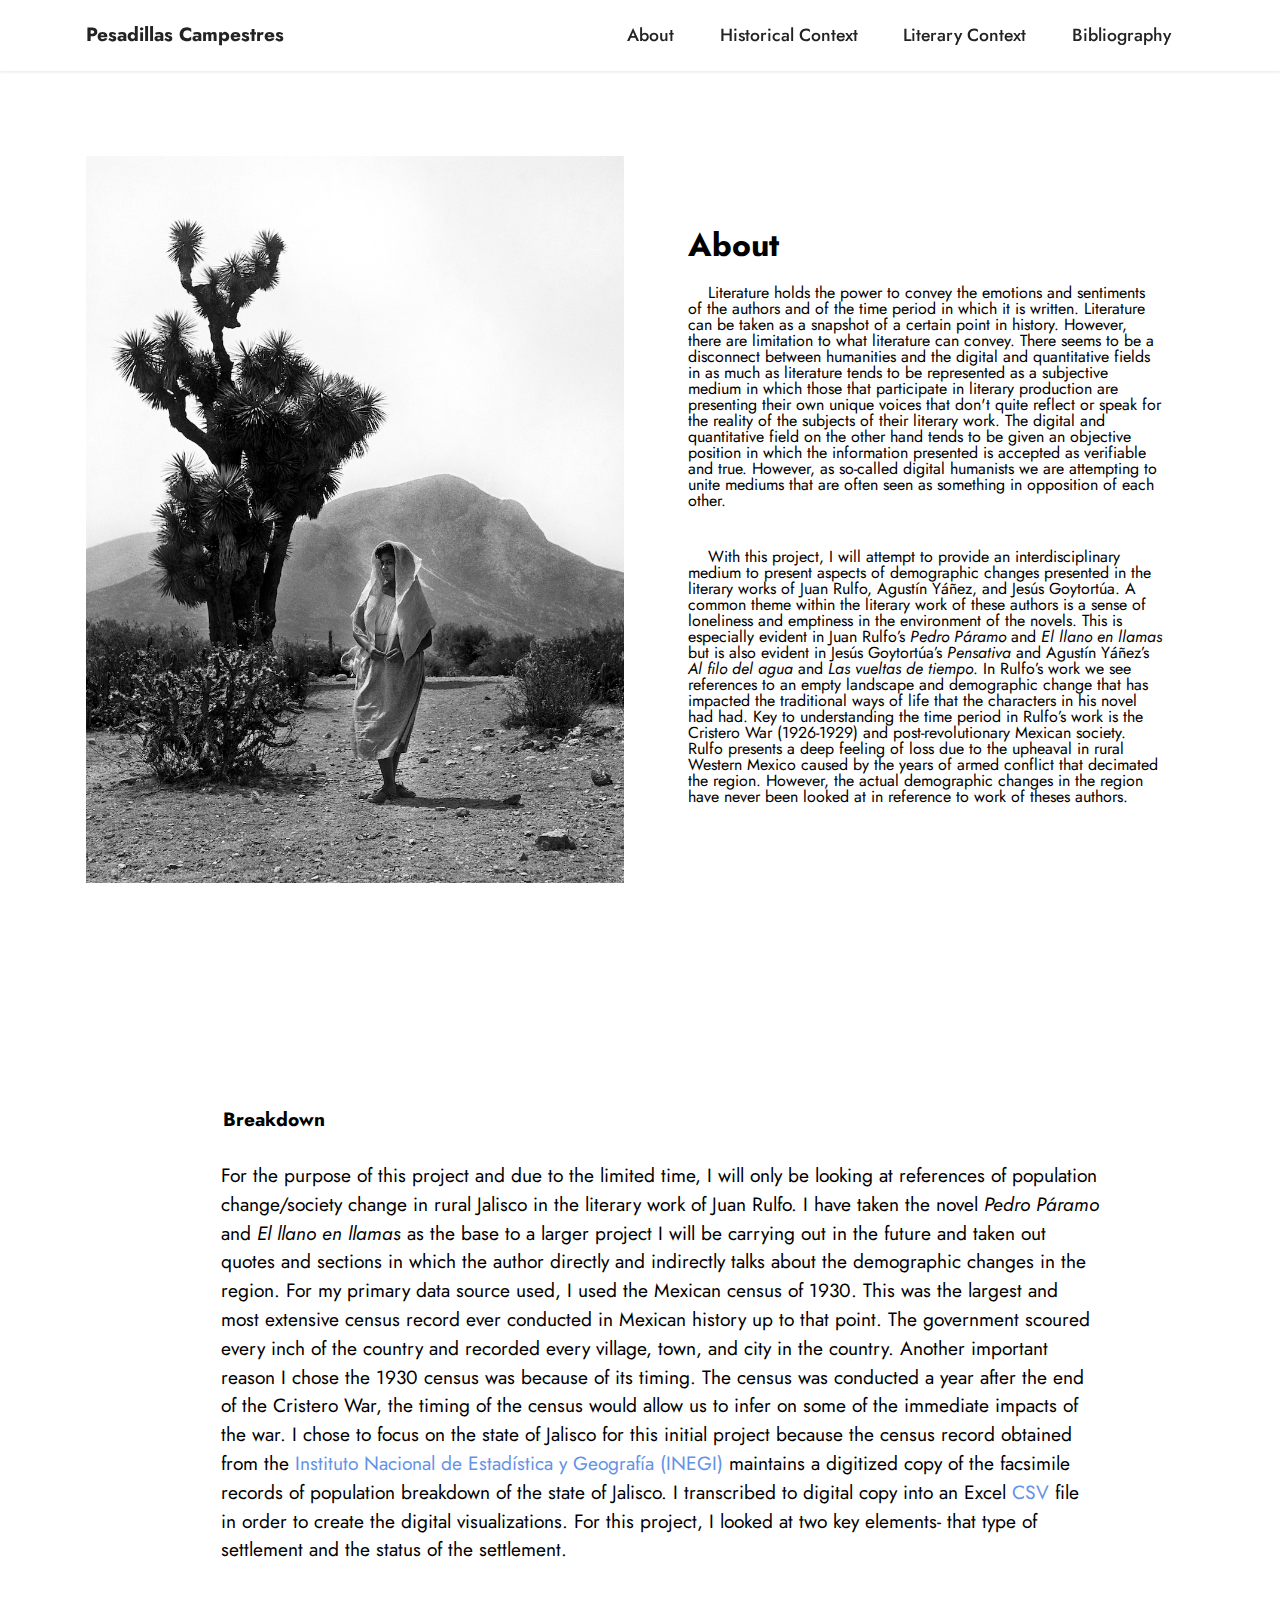
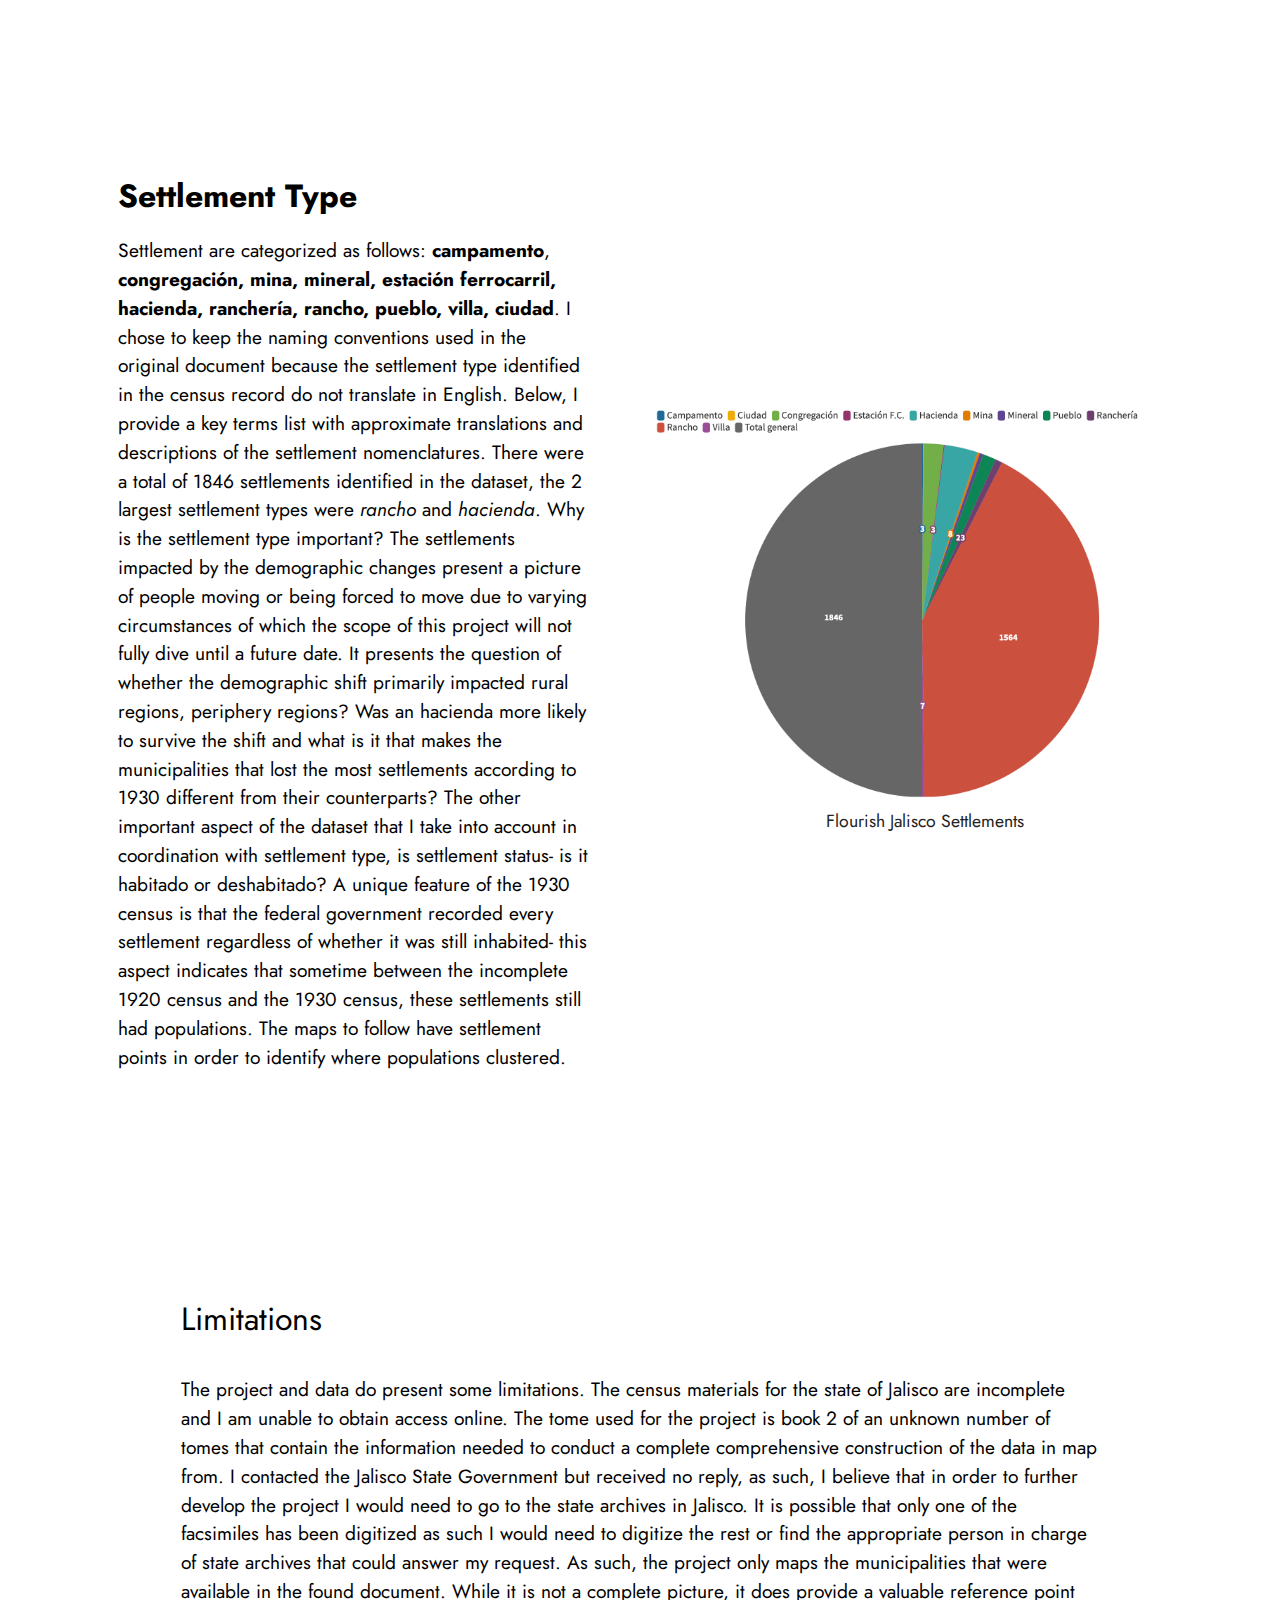
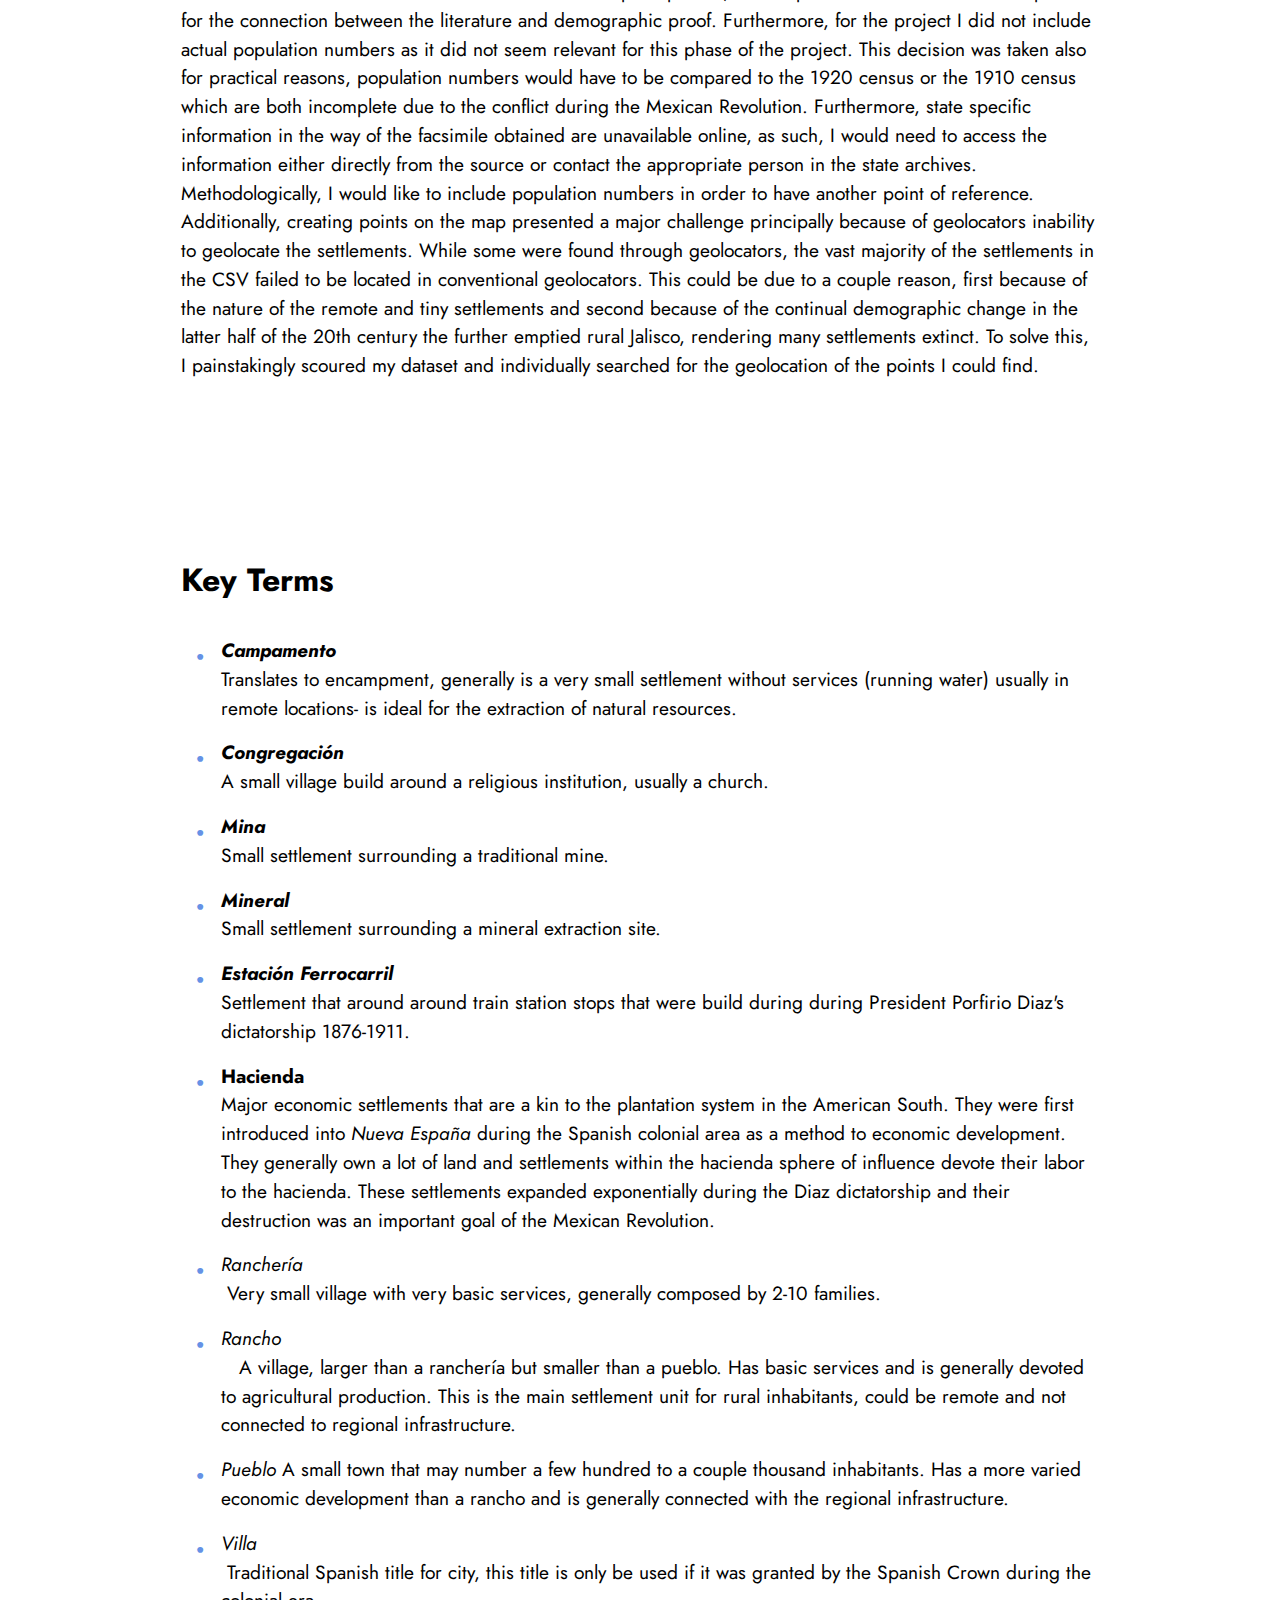
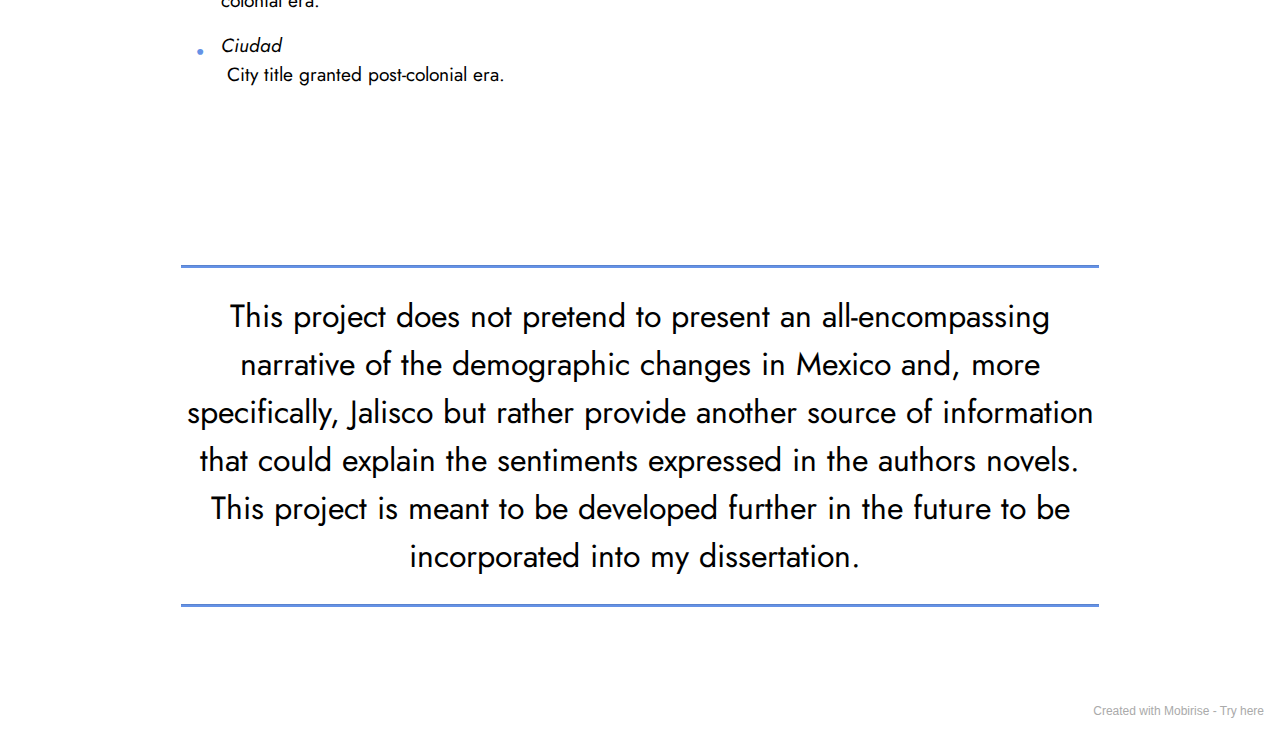
==== page1.html @ a88ec369 "create github pages" ====
<!DOCTYPE html>
<html  >
<head>
  <!-- Site made with Mobirise Website Builder v5.3.0, https://mobirise.com -->
  <meta charset="UTF-8">
  <meta http-equiv="X-UA-Compatible" content="IE=edge">
  <meta name="generator" content="Mobirise v5.3.0, mobirise.com">
  <meta name="viewport" content="width=device-width, initial-scale=1, minimum-scale=1">
  <link rel="shortcut icon" href="assets/images/eecpbb-xyae0jum.jpg" type="image/x-icon">
  <meta name="description" content="">
  
  
  <title>About</title>
  <link rel="stylesheet" href="assets/tether/tether.min.css">
  <link rel="stylesheet" href="assets/bootstrap/css/bootstrap.min.css">
  <link rel="stylesheet" href="assets/bootstrap/css/bootstrap-grid.min.css">
  <link rel="stylesheet" href="assets/bootstrap/css/bootstrap-reboot.min.css">
  <link rel="stylesheet" href="assets/dropdown/css/style.css">
  <link rel="stylesheet" href="assets/socicon/css/styles.css">
  <link rel="stylesheet" href="assets/theme/css/style.css">
  <link rel="preload" as="style" href="assets/mobirise/css/mbr-additional.css"><link rel="stylesheet" href="assets/mobirise/css/mbr-additional.css" type="text/css">
  
  
  
  
</head>
<body>
  
  <section class="menu menu1 cid-srTQe94ipS" once="menu" id="menu1-3">
    

    <nav class="navbar navbar-dropdown navbar-fixed-top navbar-expand-lg">
        <div class="container">
            <div class="navbar-brand">
                
                <span class="navbar-caption-wrap"><a class="navbar-caption text-black text-primary display-7" href="index.html">Pesadillas Campestres</a></span>
            </div>
            <button class="navbar-toggler" type="button" data-toggle="collapse" data-target="#navbarSupportedContent" aria-controls="navbarNavAltMarkup" aria-expanded="false" aria-label="Toggle navigation">
                <div class="hamburger">
                    <span></span>
                    <span></span>
                    <span></span>
                    <span></span>
                </div>
            </button>
            <div class="collapse navbar-collapse" id="navbarSupportedContent">
                <ul class="navbar-nav nav-dropdown nav-right" data-app-modern-menu="true"><li class="nav-item"><a class="nav-link link text-black display-4" href="page1.html">
                            About</a></li>
                    <li class="nav-item"><a class="nav-link link text-black display-4" href="page2.html">Historical Context</a></li>
                    <li class="nav-item"><a class="nav-link link text-black display-4" href="page3.html">Literary Context</a>
                    </li><li class="nav-item"><a class="nav-link link text-black display-4" href="page4.html">Bibliography</a></li></ul>
                
                
            </div>
        </div>
    </nav>
</section>

<section class="image1 cid-ss3Ut6fkdR" id="image1-7">
    

    

    <div class="container">
        <div class="row align-items-center">
            <div class="col-12 col-lg-6">
                <div class="image-wrapper">
                    <img src="assets/images/juan-rulfo-3.png" alt="Mobirise">
                    <p class="mbr-description mbr-fonts-style pt-2 align-center display-4">Actriz Principal de El Despojo, Rulfo, 1959</p>
                </div>
            </div>
            <div class="col-12 col-lg">
                <div class="text-wrapper">
                    <h3 class="mbr-section-title mbr-fonts-style mb-3 display-5"><strong>About</strong></h3>
                    <p class="mbr-text mbr-fonts-style display-7"></p><p>&nbsp;&nbsp;&nbsp;&nbsp;Literature holds the power to convey the emotions and sentiments of the authors and of the time period in which it is written. Literature can be taken as a snapshot of a certain point in history. However, there are limitation to what literature can convey. There seems to be a disconnect between humanities and the digital and quantitative fields in as much as literature tends to be represented as a subjective medium in which those that participate in literary production are presenting their own unique voices that don't quite reflect or speak for the reality of the subjects of their literary work. The digital and quantitative field on the other hand tends to be given an objective position in which the information presented is accepted as verifiable and true. However, as so-called digital humanists we are attempting to unite mediums that are often seen as something in opposition of each other.&nbsp;&nbsp;<br></p><br><p>&nbsp;&nbsp;&nbsp;&nbsp;With this project, I will attempt to provide an interdisciplinary medium to present aspects of demographic changes presented in the literary works of Juan Rulfo, Agustín Yáñez, and Jesús Goytortúa. A common theme within the literary work of these authors is a sense of loneliness and emptiness in the environment of the novels. This is especially evident in Juan Rulfo’s <em>Pedro Páramo</em> and <em>El llano en llamas</em> but is also evident in Jesús Goytortúa’s <em>Pensativa</em> and Agustín Yáñez’s <em>Al filo del agua</em> and <em>Las vueltas de tiempo</em>. In Rulfo’s work we see references to an empty landscape and demographic change that has impacted the traditional ways of life that the characters in his novel had had. Key to understanding the time period in Rulfo’s work is the Cristero War (1926-1929) and post-revolutionary Mexican society. Rulfo presents a deep feeling of loss due to the upheaval in rural Western Mexico caused by the years of armed conflict that decimated the region. However, the actual demographic changes in the region have never been looked at in reference to work of theses authors.&nbsp; &nbsp;</p><p></p><p>&nbsp;&nbsp;<br>&nbsp;</p><p></p>
                </div>
            </div>
        </div>
    </div>
</section>

<section class="content14 cid-ss3WP2ea7P" id="content14-8">
    
    
    
    <div class="container">
        <div class="row justify-content-center">
            <div class="col-md-12 col-lg-10">
                    <h3 class="mbr-section-title mbr-fonts-style mb-4 display-7"><p>&nbsp; &nbsp; &nbsp; &nbsp;<strong>Breakdown</strong><br></p></h3>
                <ul class="list mbr-fonts-style display-7">For the purpose of this project and due to the limited time, I will only be looking at references of population change/society change in rural Jalisco in the literary work of Juan Rulfo. I have taken the novel <em>Pedro Páramo</em> and <em>El llano en llamas</em> as the base to a larger project I will be carrying out in the future and taken out quotes and sections in which the author directly and indirectly talks about the demographic changes in the region. For my primary data source used, I used the Mexican census of 1930. This was the largest and most extensive census record ever conducted in Mexican history up to that point. The government scoured every inch of the country and recorded every village, town, and city in the country. Another important reason I chose the 1930 census was because of its timing. The census was conducted a year after the end of the Cristero War, the timing of the census would allow us to infer on some of the immediate impacts of the war. I chose to focus on the state of Jalisco for this initial project because the census record obtained from the <em><a href="assets/files/QCPEJAL30II.pdf" class="text-primary">Instituto Nacional de Estadística y Geografía (INEGI)</a></em> maintains a digitized copy of the facsimile records of population breakdown of the state of Jalisco. I transcribed to digital copy into an Excel <a href="assets/files/Diaz--CensodePoblacion1930-Jal-Dataset-Updated.xls" class="text-primary">CSV</a> file in order to create the digital visualizations. For this project, I looked at two key elements- that type of settlement and the status of the settlement.<strong>&nbsp;</strong></ul>
            </div>
        </div>
    </div>
</section>

<section class="image2 cid-ss3XR66ey6" id="image2-9">
    

    

    <div class="container">
        <div class="row align-items-center">
            <div class="col-12 col-lg-6">
                <div class="image-wrapper">
                    <img src="assets/images/captura-de-pantalla-2021-03-18-a-las-7.50.52-p.m..png" alt="Mobirise">
                    <p class="mbr-description mbr-fonts-style mt-2 align-center display-4">Flourish Jalisco Settlements</p>
                </div>
            </div>
            <div class="col-12 col-lg">
                <div class="text-wrapper">
                    <h3 class="mbr-section-title mbr-fonts-style mb-3 display-5"><strong>Settlement Type</strong></h3>
                    <p class="mbr-text mbr-fonts-style display-7">Settlement are categorized as follows: <strong>campamento</strong>, <strong>congregación, mina, mineral, estación ferrocarril, hacienda, ranchería, rancho, pueblo, villa, ciudad</strong>. I chose to keep the naming conventions used in the original document because the settlement type identified in the census record do not translate in English. Below, I provide a key terms list with approximate translations and descriptions of the settlement nomenclatures. There were a total of 1846 settlements identified in the dataset, the 2 largest settlement types were <em>rancho</em> and <em>hacienda</em>. Why is the settlement type important? The settlements impacted by the demographic changes present a picture of people moving or being forced to move due to varying circumstances of which the scope of this project will not fully dive until a future date. It presents the question of whether the demographic shift primarily impacted rural regions, periphery regions? Was an hacienda more likely to survive the shift and what is it that makes the municipalities that lost the most settlements according to 1930 different from their counterparts? The other important aspect of the dataset that I take into account in coordination with settlement type, is settlement status- is it habitado or deshabitado? A unique feature of the 1930 census is that the federal government recorded every settlement regardless of whether it was still inhabited- this aspect indicates that sometime between the incomplete 1920 census and the 1930 census, these settlements still had populations. The maps to follow have settlement points in order to identify where populations clustered.&nbsp;</p>
                </div>
            </div>
        </div>
    </div>
</section>

<section class="content5 cid-ss41r25uuj" id="content5-a">
    
    <div class="container">
        <div class="row justify-content-center">
            <div class="col-md-12 col-lg-10">
                
                <h4 class="mbr-section-subtitle mbr-fonts-style mb-4 display-5">Limitations</h4>
                <p class="mbr-text mbr-fonts-style display-7">The project and data do present some limitations. The census materials for the state of Jalisco are incomplete and I am unable to obtain access online. The tome used for the project is book 2 of an unknown number of tomes that contain the information needed to conduct a complete comprehensive construction of the data in map from. I contacted the Jalisco State Government but received no reply, as such, I believe that in order to further develop the project I would need to go to the state archives in Jalisco. It is possible that only one of the facsimiles has been digitized as such I would need to digitize the rest or find the appropriate person in charge of state archives that could answer my request. As such, the project only maps the municipalities that were available in the found document. While it is not a complete picture, it does provide a valuable reference point for the connection between the literature and demographic proof. Furthermore, for the project I did not include actual population numbers as it did not seem relevant for this phase of the project. This decision was taken also for practical reasons, population numbers would have to be compared to the 1920 census or the 1910 census which are both incomplete due to the conflict during the Mexican Revolution. Furthermore, state specific information in the way of the facsimile obtained are unavailable online, as such, I would need to access the information either directly from the source or contact the appropriate person in the state archives. Methodologically, I would like to include population numbers in order to have another point of reference. Additionally, creating points on the map presented a major challenge principally because of geolocators inability to geolocate the settlements. While some were found through geolocators, the vast majority of the settlements in the CSV failed to be located in conventional geolocators. This could be due to a couple reason, first because of the nature of the remote and tiny settlements and second because of the continual demographic change in the latter half of the 20th century the further emptied rural Jalisco, rendering many settlements extinct. To solve this, I painstakingly scoured my dataset and individually searched for the geolocation of the points I could find.</p>
            </div>
        </div>
    </div>
</section>

<section class="content14 cid-ss47DtKlG8" id="content14-c">
    
    
    
    <div class="container">
        <div class="row justify-content-center">
            <div class="col-md-12 col-lg-10">
                    <h3 class="mbr-section-title mbr-fonts-style mb-4 display-5"><strong>Key Terms</strong></h3>
                <ul class="list mbr-fonts-style display-7">
                    <li><strong><em>Campamento</em></strong><br>Translates to encampment, generally is a very small settlement without services (running water) usually in remote locations- is ideal for the extraction of natural resources.</li>
                    <li><strong><em>Congregación</em></strong><br>A small village build around a religious institution, usually a church.&nbsp;</li>
                    <li><strong><em>Mina</em></strong><br>Small settlement surrounding a traditional mine.</li>
                    <li><strong><em>Mineral</em>&nbsp;</strong><br>Small settlement surrounding a mineral extraction site.</li>
                    <li><strong><em>Estación Ferrocarril&nbsp;</em><br></strong>Settlement that around around train station stops that were build during during President Porfirio Diaz's dictatorship 1876-1911.</li><li><strong>Hacienda&nbsp; &nbsp; &nbsp; &nbsp; &nbsp; &nbsp; &nbsp; &nbsp; &nbsp; &nbsp; &nbsp; &nbsp; &nbsp; &nbsp; &nbsp; &nbsp; &nbsp; &nbsp; &nbsp; &nbsp; &nbsp; &nbsp; &nbsp; &nbsp; &nbsp; &nbsp; &nbsp; &nbsp; &nbsp; &nbsp; &nbsp; &nbsp; &nbsp; &nbsp; &nbsp; &nbsp; &nbsp; &nbsp; &nbsp; &nbsp; &nbsp; &nbsp; &nbsp; &nbsp; &nbsp; &nbsp; &nbsp; &nbsp; &nbsp; &nbsp; &nbsp; &nbsp; &nbsp; &nbsp; &nbsp; &nbsp; &nbsp; &nbsp; &nbsp; &nbsp; &nbsp; &nbsp; &nbsp; &nbsp; &nbsp; </strong>Major economic settlements that are a kin to the plantation system in the American South. They were first introduced into <em>Nueva España </em>during the Spanish colonial area as a method to economic development. They generally own a lot of land and settlements within the hacienda sphere of influence devote their labor to the hacienda. These settlements expanded exponentially during the Diaz dictatorship and their destruction was an important goal of the Mexican Revolution.&nbsp;</li><li><em>Ranchería&nbsp; &nbsp; &nbsp; &nbsp; &nbsp; &nbsp; &nbsp; &nbsp; &nbsp; &nbsp; &nbsp; &nbsp; &nbsp; &nbsp; &nbsp; &nbsp; &nbsp; &nbsp; &nbsp; &nbsp; &nbsp; &nbsp; &nbsp; &nbsp; &nbsp; &nbsp; &nbsp; &nbsp; &nbsp; &nbsp; &nbsp; &nbsp; &nbsp; &nbsp; &nbsp; &nbsp; &nbsp; &nbsp; &nbsp; &nbsp; &nbsp; &nbsp; &nbsp; &nbsp; &nbsp; &nbsp; &nbsp; &nbsp; &nbsp; &nbsp; &nbsp; &nbsp; &nbsp; &nbsp; &nbsp; &nbsp; &nbsp; &nbsp; &nbsp; &nbsp; &nbsp; &nbsp; &nbsp; &nbsp; &nbsp; &nbsp;</em>Very small village with very basic services, generally composed by 2-10 families.</li><li><em>Rancho&nbsp; &nbsp; &nbsp; &nbsp; &nbsp; &nbsp; &nbsp; &nbsp; &nbsp; &nbsp; &nbsp; &nbsp; &nbsp; &nbsp; &nbsp; &nbsp; &nbsp; &nbsp; &nbsp; &nbsp; &nbsp; &nbsp; &nbsp; &nbsp; &nbsp; &nbsp; &nbsp; &nbsp; &nbsp; &nbsp; &nbsp; &nbsp; &nbsp; &nbsp; &nbsp; &nbsp; &nbsp; &nbsp; &nbsp; &nbsp; &nbsp; &nbsp; &nbsp; &nbsp; &nbsp; &nbsp; &nbsp; &nbsp; &nbsp; &nbsp; &nbsp; &nbsp; &nbsp; &nbsp; &nbsp; &nbsp; &nbsp; &nbsp; &nbsp; &nbsp; &nbsp; &nbsp; &nbsp; &nbsp; &nbsp; &nbsp; &nbsp; &nbsp; &nbsp; &nbsp;</em>A village, larger than a ranchería but smaller than a pueblo. Has basic services and is generally devoted to agricultural production. This is the main settlement unit for rural inhabitants, could be remote and not connected to regional infrastructure.</li><li><em>Pueblo </em>A small town that may number a few hundred to a couple thousand inhabitants. Has a more varied economic development than a rancho and is generally connected with the regional infrastructure.&nbsp;</li><li><em>Villa&nbsp; &nbsp; &nbsp; &nbsp; &nbsp; &nbsp; &nbsp; &nbsp; &nbsp; &nbsp; &nbsp; &nbsp; &nbsp; &nbsp; &nbsp; &nbsp; &nbsp; &nbsp; &nbsp; &nbsp; &nbsp; &nbsp; &nbsp; &nbsp; &nbsp; &nbsp; &nbsp; &nbsp; &nbsp; &nbsp; &nbsp; &nbsp; &nbsp; &nbsp; &nbsp; &nbsp; &nbsp; &nbsp; &nbsp; &nbsp; &nbsp; &nbsp; &nbsp; &nbsp; &nbsp; &nbsp; &nbsp; &nbsp; &nbsp; &nbsp; &nbsp; &nbsp; &nbsp; &nbsp; &nbsp; &nbsp; &nbsp; &nbsp; &nbsp; &nbsp; &nbsp; &nbsp; &nbsp; &nbsp; &nbsp; &nbsp; &nbsp; &nbsp;</em>Traditional Spanish title for city, this title is only be used if it was granted by the Spanish Crown during the colonial era.&nbsp;</li><li><em>Ciudad&nbsp; &nbsp; &nbsp; &nbsp; &nbsp; &nbsp; &nbsp; &nbsp; &nbsp; &nbsp; &nbsp; &nbsp; &nbsp; &nbsp; &nbsp; &nbsp; &nbsp; &nbsp; &nbsp; &nbsp; &nbsp; &nbsp; &nbsp; &nbsp; &nbsp; &nbsp; &nbsp; &nbsp; &nbsp; &nbsp; &nbsp; &nbsp; &nbsp; &nbsp; &nbsp; &nbsp; &nbsp; &nbsp; &nbsp; &nbsp; &nbsp; &nbsp; &nbsp; &nbsp; &nbsp; &nbsp; &nbsp; &nbsp; &nbsp; &nbsp; &nbsp; &nbsp; &nbsp; &nbsp; &nbsp; &nbsp; &nbsp; &nbsp; &nbsp; &nbsp; &nbsp; &nbsp; &nbsp; &nbsp; &nbsp; &nbsp; &nbsp; &nbsp; &nbsp;</em>City title granted post-colonial era.&nbsp;</li>
                </ul>
            </div>
        </div>
    </div>
</section>

<section class="content6 cid-ss47POtqCQ" id="content6-d">
    
    <div class="container">
        <div class="row justify-content-center">
            <div class="col-md-12 col-lg-10">
                <hr class="line">
                <p class="mbr-text align-center mbr-fonts-style my-4 display-5">This project does not pretend to present an all-encompassing narrative of the demographic changes in Mexico and, more specifically, Jalisco but rather provide another source of information that could explain the sentiments expressed in the authors novels. This project is meant to be developed further in the future to be incorporated into my dissertation.&nbsp;</p>
                <hr class="line">
            </div>
        </div>
    </div>
</section><section style="background-color: #fff; font-family: -apple-system, BlinkMacSystemFont, 'Segoe UI', 'Roboto', 'Helvetica Neue', Arial, sans-serif; color:#aaa; font-size:12px; padding: 0; align-items: center; display: flex;"><a href="https://mobirise.site/v" style="flex: 1 1; height: 3rem; padding-left: 1rem;"></a><p style="flex: 0 0 auto; margin:0; padding-right:1rem;">Created with Mobirise - <a href="https://mobirise.site/l" style="color:#aaa;">Try here</a></p></section><script src="assets/web/assets/jquery/jquery.min.js"></script>  <script src="assets/popper/popper.min.js"></script>  <script src="assets/tether/tether.min.js"></script>  <script src="assets/bootstrap/js/bootstrap.min.js"></script>  <script src="assets/smoothscroll/smooth-scroll.js"></script>  <script src="assets/dropdown/js/nav-dropdown.js"></script>  <script src="assets/dropdown/js/navbar-dropdown.js"></script>  <script src="assets/touchswipe/jquery.touch-swipe.min.js"></script>  <script src="assets/theme/js/script.js"></script>  
  
  
</body>
</html>
---- assets/dropdown/css/style.css ----
.navbar-dropdown {
  left: 0;
  padding: 0;
  position: absolute;
  right: 0;
  top: 0;
  transition: all 0.45s ease;
  z-index: 1030;
  background: #282828; }
  .navbar-dropdown .navbar-logo {
    margin-right: 0.8rem;
    transition: margin 0.3s ease-in-out;
    vertical-align: middle; }
    .navbar-dropdown .navbar-logo img {
      height: 3.125rem;
      transition: all 0.3s ease-in-out; }
    .navbar-dropdown .navbar-logo.mbr-iconfont {
      font-size: 3.125rem;
      line-height: 3.125rem; }
  .navbar-dropdown .navbar-caption {
    font-weight: 700;
    white-space: normal;
    vertical-align: -4px;
    line-height: 3.125rem !important; }
    .navbar-dropdown .navbar-caption, .navbar-dropdown .navbar-caption:hover {
      color: inherit;
      text-decoration: none; }
  .navbar-dropdown .mbr-iconfont + .navbar-caption {
    vertical-align: -1px; }
  .navbar-dropdown.navbar-fixed-top {
    position: fixed; }
  .navbar-dropdown .navbar-brand span {
    vertical-align: -4px; }
  .navbar-dropdown.bg-color.transparent {
    background: none; }
  .navbar-dropdown.navbar-short .navbar-brand {
    padding: 0.625rem 0; }
    .navbar-dropdown.navbar-short .navbar-brand span {
      vertical-align: -1px; }
  .navbar-dropdown.navbar-short .navbar-caption {
    line-height: 2.375rem !important;
    vertical-align: -2px; }
  .navbar-dropdown.navbar-short .navbar-logo {
    margin-right: 0.5rem; }
    .navbar-dropdown.navbar-short .navbar-logo img {
      height: 2.375rem; }
    .navbar-dropdown.navbar-short .navbar-logo.mbr-iconfont {
      font-size: 2.375rem;
      line-height: 2.375rem; }
  .navbar-dropdown.navbar-short .mbr-table-cell {
    height: 3.625rem; }
  .navbar-dropdown .navbar-close {
    left: 0.6875rem;
    position: fixed;
    top: 0.75rem;
    z-index: 1000; }
  .navbar-dropdown .hamburger-icon {
    content: "";
    display: inline-block;
    vertical-align: middle;
    width: 16px;
    -webkit-box-shadow: 0 -6px 0 1px #282828,0 0 0 1px #282828,0 6px 0 1px #282828;
    -moz-box-shadow: 0 -6px 0 1px #282828,0 0 0 1px #282828,0 6px 0 1px #282828;
    box-shadow: 0 -6px 0 1px #282828,0 0 0 1px #282828,0 6px 0 1px #282828; }

.dropdown-menu .dropdown-toggle[data-toggle="dropdown-submenu"]::after {
  border-bottom: 0.35em solid transparent;
  border-left: 0.35em solid;
  border-right: 0;
  border-top: 0.35em solid transparent;
  margin-left: 0.3rem; }

.dropdown-menu .dropdown-item:focus {
  outline: 0; }

.nav-dropdown {
  font-size: 0.75rem;
  font-weight: 500;
  height: auto !important; }
  .nav-dropdown .nav-btn {
    padding-left: 1rem; }
  .nav-dropdown .link {
    margin: .667em 1.667em;
    font-weight: 500;
    padding: 0;
    transition: color .2s ease-in-out; }
    .nav-dropdown .link.dropdown-toggle {
      margin-right: 2.583em; }
      .nav-dropdown .link.dropdown-toggle::after {
        margin-left: .25rem;
        border-top: 0.35em solid;
        border-right: 0.35em solid transparent;
        border-left: 0.35em solid transparent;
        border-bottom: 0; }
      .nav-dropdown .link.dropdown-toggle[aria-expanded="true"] {
        margin: 0;
        padding: 0.667em 3.263em  0.667em 1.667em; }
  .nav-dropdown .link::after,
  .nav-dropdown .dropdown-item::after {
    color: inherit; }
  .nav-dropdown .btn {
    font-size: 0.75rem;
    font-weight: 700;
    letter-spacing: 0;
    margin-bottom: 0;
    padding-left: 1.25rem;
    padding-right: 1.25rem; }
  .nav-dropdown .dropdown-menu {
    border-radius: 0;
    border: 0;
    left: 0;
    margin: 0;
    padding-bottom: 1.25rem;
    padding-top: 1.25rem;
    position: relative; }
  .nav-dropdown .dropdown-submenu {
    margin-left: 0.125rem;
    top: 0; }
  .nav-dropdown .dropdown-item {
    font-weight: 500;
    line-height: 2;
    padding: 0.3846em 4.615em 0.3846em 1.5385em;
    position: relative;
    transition: color .2s ease-in-out, background-color .2s ease-in-out; }
    .nav-dropdown .dropdown-item::after {
      margin-top: -0.3077em;
      position: absolute;
      right: 1.1538em;
      top: 50%; }
    .nav-dropdown .dropdown-item:focus, .nav-dropdown .dropdown-item:hover {
      background: none; }

@media (max-width: 767px) {
  .nav-dropdown.navbar-toggleable-sm {
    bottom: 0;
    display: none;
    left: 0;
    overflow-x: hidden;
    position: fixed;
    top: 0;
    transform: translateX(-100%);
    -ms-transform: translateX(-100%);
    -webkit-transform: translateX(-100%);
    width: 18.75rem;
    z-index: 999; } }
.nav-dropdown.navbar-toggleable-xl {
  bottom: 0;
  display: none;
  left: 0;
  overflow-x: hidden;
  position: fixed;
  top: 0;
  transform: translateX(-100%);
  -ms-transform: translateX(-100%);
  -webkit-transform: translateX(-100%);
  width: 18.75rem;
  z-index: 999; }

.nav-dropdown-sm {
  display: block !important;
  overflow-x: hidden;
  overflow: auto;
  padding-top: 3.875rem; }
  .nav-dropdown-sm::after {
    content: "";
    display: block;
    height: 3rem;
    width: 100%; }
  .nav-dropdown-sm.collapse.in ~ .navbar-close {
    display: block !important; }
  .nav-dropdown-sm.collapsing, .nav-dropdown-sm.collapse.in {
    transform: translateX(0);
    -ms-transform: translateX(0);
    -webkit-transform: translateX(0);
    transition: all 0.25s ease-out;
    -webkit-transition: all 0.25s ease-out;
    background: #282828; }
  .nav-dropdown-sm.collapsing[aria-expanded="false"] {
    transform: translateX(-100%);
    -ms-transform: translateX(-100%);
    -webkit-transform: translateX(-100%); }
  .nav-dropdown-sm .nav-item {
    display: block;
    margin-left: 0 !important;
    padding-left: 0; }
  .nav-dropdown-sm .link,
  .nav-dropdown-sm .dropdown-item {
    border-top: 1px dotted rgba(255, 255, 255, 0.1);
    font-size: 0.8125rem;
    line-height: 1.6;
    margin: 0 !important;
    padding: 0.875rem 2.4rem 0.875rem 1.5625rem !important;
    position: relative;
    white-space: normal; }
    .nav-dropdown-sm .link:focus, .nav-dropdown-sm .link:hover,
    .nav-dropdown-sm .dropdown-item:focus,
    .nav-dropdown-sm .dropdown-item:hover {
      background: rgba(0, 0, 0, 0.2) !important;
      color: #c0a375; }
  .nav-dropdown-sm .nav-btn {
    position: relative;
    padding: 1.5625rem 1.5625rem 0 1.5625rem; }
    .nav-dropdown-sm .nav-btn::before {
      border-top: 1px dotted rgba(255, 255, 255, 0.1);
      content: "";
      left: 0;
      position: absolute;
      top: 0;
      width: 100%; }
    .nav-dropdown-sm .nav-btn + .nav-btn {
      padding-top: 0.625rem; }
      .nav-dropdown-sm .nav-btn + .nav-btn::before {
        display: none; }
  .nav-dropdown-sm .btn {
    padding: 0.625rem 0; }
  .nav-dropdown-sm .dropdown-toggle[data-toggle="dropdown-submenu"]::after {
    margin-left: .25rem;
    border-top: 0.35em solid;
    border-right: 0.35em solid transparent;
    border-left: 0.35em solid transparent;
    border-bottom: 0; }
  .nav-dropdown-sm .dropdown-toggle[data-toggle="dropdown-submenu"][aria-expanded="true"]::after {
    border-top: 0;
    border-right: 0.35em solid transparent;
    border-left: 0.35em solid transparent;
    border-bottom: 0.35em solid; }
  .nav-dropdown-sm .dropdown-menu {
    margin: 0;
    padding: 0;
    position: relative;
    top: 0;
    left: 0;
    width: 100%;
    border: 0;
    float: none;
    border-radius: 0;
    background: none; }
  .nav-dropdown-sm .dropdown-submenu {
    left: 100%;
    margin-left: 0.125rem;
    margin-top: -1.25rem;
    top: 0; }

.navbar-toggleable-sm .nav-dropdown .dropdown-menu {
  position: absolute; }

.navbar-toggleable-sm .nav-dropdown .dropdown-submenu {
  left: 100%;
  margin-left: 0.125rem;
  margin-top: -1.25rem;
  top: 0; }

.navbar-toggleable-sm.opened .nav-dropdown .dropdown-menu {
  position: relative; }

.navbar-toggleable-sm.opened .nav-dropdown .dropdown-submenu {
  left: 0;
  margin-left: 00rem;
  margin-top: 0rem;
  top: 0; }

.is-builder .nav-dropdown.collapsing {
  transition: none !important; }

/*# sourceMappingURL=style.css.map */
---- assets/socicon/css/styles.css ----
@charset "UTF-8";

@font-face {
  font-family: 'Socicon';
  src:  url('../fonts/socicon.eot');
  src:  url('../fonts/socicon.eot?#iefix') format('embedded-opentype'),
    url('../fonts/socicon.woff2') format('woff2'),
    url('../fonts/socicon.ttf') format('truetype'),
    url('../fonts/socicon.woff') format('woff'),
    url('../fonts/socicon.svg#socicon') format('svg');
  font-weight: normal;
  font-style: normal;
  font-display: swap;
}

[data-icon]:before {
  font-family: "socicon" !important;
  content: attr(data-icon);
  font-style: normal !important;
  font-weight: normal !important;
  font-variant: normal !important;
  text-transform: none !important;
  speak: none;
  line-height: 1;
  -webkit-font-smoothing: antialiased;
  -moz-osx-font-smoothing: grayscale;
}

[class^="socicon-"], [class*=" socicon-"] {
  /* use !important to prevent issues with browser extensions that change fonts */
  font-family: 'Socicon' !important;
  speak: none;
  font-style: normal;
  font-weight: normal;
  font-variant: normal;
  text-transform: none;
  line-height: 1;

  /* Better Font Rendering =========== */
  -webkit-font-smoothing: antialiased;
  -moz-osx-font-smoothing: grayscale;
}

.socicon-eitaa:before {
  content: "\e97c";
}
.socicon-soroush:before {
  content: "\e97d";
}
.socicon-bale:before {
  content: "\e97e";
}
.socicon-zazzle:before {
  content: "\e97b";
}
.socicon-society6:before {
  content: "\e97a";
}
.socicon-redbubble:before {
  content: "\e979";
}
.socicon-avvo:before {
  content: "\e978";
}
.socicon-stitcher:before {
  content: "\e977";
}
.socicon-googlehangouts:before {
  content: "\e974";
}
.socicon-dlive:before {
  content: "\e975";
}
.socicon-vsco:before {
  content: "\e976";
}
.socicon-flipboard:before {
  content: "\e973";
}
.socicon-ubuntu:before {
  content: "\e958";
}
.socicon-artstation:before {
  content: "\e959";
}
.socicon-invision:before {
  content: "\e95a";
}
.socicon-torial:before {
  content: "\e95b";
}
.socicon-collectorz:before {
  content: "\e95c";
}
.socicon-seenthis:before {
  content: "\e95d";
}
.socicon-googleplaymusic:before {
  content: "\e95e";
}
.socicon-debian:before {
  content: "\e95f";
}
.socicon-filmfreeway:before {
  content: "\e960";
}
.socicon-gnome:before {
  content: "\e961";
}
.socicon-itchio:before {
  content: "\e962";
}
.socicon-jamendo:before {
  content: "\e963";
}
.socicon-mix:before {
  content: "\e964";
}
.socicon-sharepoint:before {
  content: "\e965";
}
.socicon-tinder:before {
  content: "\e966";
}
.socicon-windguru:before {
  content: "\e967";
}
.socicon-cdbaby:before {
  content: "\e968";
}
.socicon-elementaryos:before {
  content: "\e969";
}
.socicon-stage32:before {
  content: "\e96a";
}
.socicon-tiktok:before {
  content: "\e96b";
}
.socicon-gitter:before {
  content: "\e96c";
}
.socicon-letterboxd:before {
  content: "\e96d";
}
.socicon-threema:before {
  content: "\e96e";
}
.socicon-splice:before {
  content: "\e96f";
}
.socicon-metapop:before {
  content: "\e970";
}
.socicon-naver:before {
  content: "\e971";
}
.socicon-remote:before {
  content: "\e972";
}
.socicon-internet:before {
  content: "\e957";
}
.socicon-moddb:before {
  content: "\e94b";
}
.socicon-indiedb:before {
  content: "\e94c";
}
.socicon-traxsource:before {
  content: "\e94d";
}
.socicon-gamefor:before {
  content: "\e94e";
}
.socicon-pixiv:before {
  content: "\e94f";
}
.socicon-myanimelist:before {
  content: "\e950";
}
.socicon-blackberry:before {
  content: "\e951";
}
.socicon-wickr:before {
  content: "\e952";
}
.socicon-spip:before {
  content: "\e953";
}
.socicon-napster:before {
  content: "\e954";
}
.socicon-beatport:before {
  content: "\e955";
}
.socicon-hackerone:before {
  content: "\e956";
}
.socicon-hackernews:before {
  content: "\e946";
}
.socicon-smashwords:before {
  content: "\e947";
}
.socicon-kobo:before {
  content: "\e948";
}
.socicon-bookbub:before {
  content: "\e949";
}
.socicon-mailru:before {
  content: "\e94a";
}
.socicon-gitlab:before {
  content: "\e945";
}
.socicon-instructables:before {
  content: "\e944";
}
.socicon-portfolio:before {
  content: "\e943";
}
.socicon-codered:before {
  content: "\e940";
}
.socicon-origin:before {
  content: "\e941";
}
.socicon-nextdoor:before {
  content: "\e942";
}
.socicon-udemy:before {
  content: "\e93f";
}
.socicon-livemaster:before {
  content: "\e93e";
}
.socicon-crunchbase:before {
  content: "\e93b";
}
.socicon-homefy:before {
  content: "\e93c";
}
.socicon-calendly:before {
  content: "\e93d";
}
.socicon-realtor:before {
  content: "\e90f";
}
.socicon-tidal:before {
  content: "\e910";
}
.socicon-qobuz:before {
  content: "\e911";
}
.socicon-natgeo:before {
  content: "\e912";
}
.socicon-mastodon:before {
  content: "\e913";
}
.socicon-unsplash:before {
  content: "\e914";
}
.socicon-homeadvisor:before {
  content: "\e915";
}
.socicon-angieslist:before {
  content: "\e916";
}
.socicon-codepen:before {
  content: "\e917";
}
.socicon-slack:before {
  content: "\e918";
}
.socicon-openaigym:before {
  content: "\e919";
}
.socicon-logmein:before {
  content: "\e91a";
}
.socicon-fiverr:before {
  content: "\e91b";
}
.socicon-gotomeeting:before {
  content: "\e91c";
}
.socicon-aliexpress:before {
  content: "\e91d";
}
.socicon-guru:before {
  content: "\e91e";
}
.socicon-appstore:before {
  content: "\e91f";
}
.socicon-homes:before {
  content: "\e920";
}
.socicon-zoom:before {
  content: "\e921";
}
.socicon-alibaba:before {
  content: "\e922";
}
.socicon-craigslist:before {
  content: "\e923";
}
.socicon-wix:before {
  content: "\e924";
}
.socicon-redfin:before {
  content: "\e925";
}
.socicon-googlecalendar:before {
  content: "\e926";
}
.socicon-shopify:before {
  content: "\e927";
}
.socicon-freelancer:before {
  content: "\e928";
}
.socicon-seedrs:before {
  content: "\e929";
}
.socicon-bing:before {
  content: "\e92a";
}
.socicon-doodle:before {
  content: "\e92b";
}
.socicon-bonanza:before {
  content: "\e92c";
}
.socicon-squarespace:before {
  content: "\e92d";
}
.socicon-toptal:before {
  content: "\e92e";
}
.socicon-gust:before {
  content: "\e92f";
}
.socicon-ask:before {
  content: "\e930";
}
.socicon-trulia:before {
  content: "\e931";
}
.socicon-loomly:before {
  content: "\e932";
}
.socicon-ghost:before {
  content: "\e933";
}
.socicon-upwork:before {
  content: "\e934";
}
.socicon-fundable:before {
  content: "\e935";
}
.socicon-booking:before {
  content: "\e936";
}
.socicon-googlemaps:before {
  content: "\e937";
}
.socicon-zillow:before {
  content: "\e938";
}
.socicon-niconico:before {
  content: "\e939";
}
.socicon-toneden:before {
  content: "\e93a";
}
.socicon-augment:before {
  content: "\e908";
}
.socicon-bitbucket:before {
  content: "\e909";
}
.socicon-fyuse:before {
  content: "\e90a";
}
.socicon-yt-gaming:before {
  content: "\e90b";
}
.socicon-sketchfab:before {
  content: "\e90c";
}
.socicon-mobcrush:before {
  content: "\e90d";
}
.socicon-microsoft:before {
  content: "\e90e";
}
.socicon-pandora:before {
  content: "\e907";
}
.socicon-messenger:before {
  content: "\e906";
}
.socicon-gamewisp:before {
  content: "\e905";
}
.socicon-bloglovin:before {
  content: "\e904";
}
.socicon-tunein:before {
  content: "\e903";
}
.socicon-gamejolt:before {
  content: "\e901";
}
.socicon-trello:before {
  content: "\e902";
}
.socicon-spreadshirt:before {
  content: "\e900";
}
.socicon-500px:before {
  content: "\e000";
}
.socicon-8tracks:before {
  content: "\e001";
}
.socicon-airbnb:before {
  content: "\e002";
}
.socicon-alliance:before {
  content: "\e003";
}
.socicon-amazon:before {
  content: "\e004";
}
.socicon-amplement:before {
  content: "\e005";
}
.socicon-android:before {
  content: "\e006";
}
.socicon-angellist:before {
  content: "\e007";
}
.socicon-apple:before {
  content: "\e008";
}
.socicon-appnet:before {
  content: "\e009";
}
.socicon-baidu:before {
  content: "\e00a";
}
.socicon-bandcamp:before {
  content: "\e00b";
}
.socicon-battlenet:before {
  content: "\e00c";
}
.socicon-mixer:before {
  content: "\e00d";
}
.socicon-bebee:before {
  content: "\e00e";
}
.socicon-bebo:before {
  content: "\e00f";
}
.socicon-behance:before {
  content: "\e010";
}
.socicon-blizzard:before {
  content: "\e011";
}
.socicon-blogger:before {
  content: "\e012";
}
.socicon-buffer:before {
  content: "\e013";
}
.socicon-chrome:before {
  content: "\e014";
}
.socicon-coderwall:before {
  content: "\e015";
}
.socicon-curse:before {
  content: "\e016";
}
.socicon-dailymotion:before {
  content: "\e017";
}
.socicon-deezer:before {
  content: "\e018";
}
.socicon-delicious:before {
  content: "\e019";
}
.socicon-deviantart:before {
  content: "\e01a";
}
.socicon-diablo:before {
  content: "\e01b";
}
.socicon-digg:before {
  content: "\e01c";
}
.socicon-discord:before {
  content: "\e01d";
}
.socicon-disqus:before {
  content: "\e01e";
}
.socicon-douban:before {
  content: "\e01f";
}
.socicon-draugiem:before {
  content: "\e020";
}
.socicon-dribbble:before {
  content: "\e021";
}
.socicon-drupal:before {
  content: "\e022";
}
.socicon-ebay:before {
  content: "\e023";
}
.socicon-ello:before {
  content: "\e024";
}
.socicon-endomodo:before {
  content: "\e025";
}
.socicon-envato:before {
  content: "\e026";
}
.socicon-etsy:before {
  content: "\e027";
}
.socicon-facebook:before {
  content: "\e028";
}
.socicon-feedburner:before {
  content: "\e029";
}
.socicon-filmweb:before {
  content: "\e02a";
}
.socicon-firefox:before {
  content: "\e02b";
}
.socicon-flattr:before {
  content: "\e02c";
}
.socicon-flickr:before {
  content: "\e02d";
}
.socicon-formulr:before {
  content: "\e02e";
}
.socicon-forrst:before {
  content: "\e02f";
}
.socicon-foursquare:before {
  content: "\e030";
}
.socicon-friendfeed:before {
  content: "\e031";
}
.socicon-github:before {
  content: "\e032";
}
.socicon-goodreads:before {
  content: "\e033";
}
.socicon-google:before {
  content: "\e034";
}
.socicon-googlescholar:before {
  content: "\e035";
}
.socicon-googlegroups:before {
  content: "\e036";
}
.socicon-googlephotos:before {
  content: "\e037";
}
.socicon-googleplus:before {
  content: "\e038";
}
.socicon-grooveshark:before {
  content: "\e039";
}
.socicon-hackerrank:before {
  content: "\e03a";
}
.socicon-hearthstone:before {
  content: "\e03b";
}
.socicon-hellocoton:before {
  content: "\e03c";
}
.socicon-heroes:before {
  content: "\e03d";
}
.socicon-smashcast:before {
  content: "\e03e";
}
.socicon-horde:before {
  content: "\e03f";
}
.socicon-houzz:before {
  content: "\e040";
}
.socicon-icq:before {
  content: "\e041";
}
.socicon-identica:before {
  content: "\e042";
}
.socicon-imdb:before {
  content: "\e043";
}
.socicon-instagram:before {
  content: "\e044";
}
.socicon-issuu:before {
  content: "\e045";
}
.socicon-istock:before {
  content: "\e046";
}
.socicon-itunes:before {
  content: "\e047";
}
.socicon-keybase:before {
  content: "\e048";
}
.socicon-lanyrd:before {
  content: "\e049";
}
.socicon-lastfm:before {
  content: "\e04a";
}
.socicon-line:before {
  content: "\e04b";
}
.socicon-linkedin:before {
  content: "\e04c";
}
.socicon-livejournal:before {
  content: "\e04d";
}
.socicon-lyft:before {
  content: "\e04e";
}
.socicon-macos:before {
  content: "\e04f";
}
.socicon-mail:before {
  content: "\e050";
}
.socicon-medium:before {
  content: "\e051";
}
.socicon-meetup:before {
  content: "\e052";
}
.socicon-mixcloud:before {
  content: "\e053";
}
.socicon-modelmayhem:before {
  content: "\e054";
}
.socicon-mumble:before {
  content: "\e055";
}
.socicon-myspace:before {
  content: "\e056";
}
.socicon-newsvine:before {
  content: "\e057";
}
.socicon-nintendo:before {
  content: "\e058";
}
.socicon-npm:before {
  content: "\e059";
}
.socicon-odnoklassniki:before {
  content: "\e05a";
}
.socicon-openid:before {
  content: "\e05b";
}
.socicon-opera:before {
  content: "\e05c";
}
.socicon-outlook:before {
  content: "\e05d";
}
.socicon-overwatch:before {
  content: "\e05e";
}
.socicon-patreon:before {
  content: "\e05f";
}
.socicon-paypal:before {
  content: "\e060";
}
.socicon-periscope:before {
  content: "\e061";
}
.socicon-persona:before {
  content: "\e062";
}
.socicon-pinterest:before {
  content: "\e063";
}
.socicon-play:before {
  content: "\e064";
}
.socicon-player:before {
  content: "\e065";
}
.socicon-playstation:before {
  content: "\e066";
}
.socicon-pocket:before {
  content: "\e067";
}
.socicon-qq:before {
  content: "\e068";
}
.socicon-quora:before {
  content: "\e069";
}
.socicon-raidcall:before {
  content: "\e06a";
}
.socicon-ravelry:before {
  content: "\e06b";
}
.socicon-reddit:before {
  content: "\e06c";
}
.socicon-renren:before {
  content: "\e06d";
}
.socicon-researchgate:before {
  content: "\e06e";
}
.socicon-residentadvisor:before {
  content: "\e06f";
}
.socicon-reverbnation:before {
  content: "\e070";
}
.socicon-rss:before {
  content: "\e071";
}
.socicon-sharethis:before {
  content: "\e072";
}
.socicon-skype:before {
  content: "\e073";
}
.socicon-slideshare:before {
  content: "\e074";
}
.socicon-smugmug:before {
  content: "\e075";
}
.socicon-snapchat:before {
  content: "\e076";
}
.socicon-songkick:before {
  content: "\e077";
}
.socicon-soundcloud:before {
  content: "\e078";
}
.socicon-spotify:before {
  content: "\e079";
}
.socicon-stackexchange:before {
  content: "\e07a";
}
.socicon-stackoverflow:before {
  content: "\e07b";
}
.socicon-starcraft:before {
  content: "\e07c";
}
.socicon-stayfriends:before {
  content: "\e07d";
}
.socicon-steam:before {
  content: "\e07e";
}
.socicon-storehouse:before {
  content: "\e07f";
}
.socicon-strava:before {
  content: "\e080";
}
.socicon-streamjar:before {
  content: "\e081";
}
.socicon-stumbleupon:before {
  content: "\e082";
}
.socicon-swarm:before {
  content: "\e083";
}
.socicon-teamspeak:before {
  content: "\e084";
}
.socicon-teamviewer:before {
  content: "\e085";
}
.socicon-technorati:before {
  content: "\e086";
}
.socicon-telegram:before {
  content: "\e087";
}
.socicon-tripadvisor:before {
  content: "\e088";
}
.socicon-tripit:before {
  content: "\e089";
}
.socicon-triplej:before {
  content: "\e08a";
}
.socicon-tumblr:before {
  content: "\e08b";
}
.socicon-twitch:before {
  content: "\e08c";
}
.socicon-twitter:before {
  content: "\e08d";
}
.socicon-uber:before {
  content: "\e08e";
}
.socicon-ventrilo:before {
  content: "\e08f";
}
.socicon-viadeo:before {
  content: "\e090";
}
.socicon-viber:before {
  content: "\e091";
}
.socicon-viewbug:before {
  content: "\e092";
}
.socicon-vimeo:before {
  content: "\e093";
}
.socicon-vine:before {
  content: "\e094";
}
.socicon-vkontakte:before {
  content: "\e095";
}
.socicon-warcraft:before {
  content: "\e096";
}
.socicon-wechat:before {
  content: "\e097";
}
.socicon-weibo:before {
  content: "\e098";
}
.socicon-whatsapp:before {
  content: "\e099";
}
.socicon-wikipedia:before {
  content: "\e09a";
}
.socicon-windows:before {
  content: "\e09b";
}
.socicon-wordpress:before {
  content: "\e09c";
}
.socicon-wykop:before {
  content: "\e09d";
}
.socicon-xbox:before {
  content: "\e09e";
}
.socicon-xing:before {
  content: "\e09f";
}
.socicon-yahoo:before {
  content: "\e0a0";
}
.socicon-yammer:before {
  content: "\e0a1";
}
.socicon-yandex:before {
  content: "\e0a2";
}
.socicon-yelp:before {
  content: "\e0a3";
}
.socicon-younow:before {
  content: "\e0a4";
}
.socicon-youtube:before {
  content: "\e0a5";
}
.socicon-zapier:before {
  content: "\e0a6";
}
.socicon-zerply:before {
  content: "\e0a7";
}
.socicon-zomato:before {
  content: "\e0a8";
}
.socicon-zynga:before {
  content: "\e0a9";
}
---- assets/theme/css/style.css ----
@charset "UTF-8";
section {
  background-color: #ffffff;
}

body {
  font-style: normal;
  line-height: 1.5;
  font-weight: 400;
  color: #232323;
  position: relative;
}

section,
.container,
.container-fluid {
  position: relative;
  word-wrap: break-word;
}

a.mbr-iconfont:hover {
  text-decoration: none;
}

.article .lead p,
.article .lead ul,
.article .lead ol,
.article .lead pre,
.article .lead blockquote {
  margin-bottom: 0;
}

a {
  font-style: normal;
  font-weight: 400;
  cursor: pointer;
}
a, a:hover {
  text-decoration: none;
}

.mbr-section-title {
  font-style: normal;
  line-height: 1.3;
}

.mbr-section-subtitle {
  line-height: 1.3;
}

.mbr-text {
  font-style: normal;
  line-height: 1.7;
}

h1,
h2,
h3,
h4,
h5,
h6,
.display-1,
.display-2,
.display-4,
.display-5,
.display-7,
span,
p,
a {
  line-height: 1;
  word-break: break-word;
  word-wrap: break-word;
  font-weight: 400;
}

b,
strong {
  font-weight: bold;
}

input:-webkit-autofill, input:-webkit-autofill:hover, input:-webkit-autofill:focus, input:-webkit-autofill:active {
  transition-delay: 9999s;
  -webkit-transition-property: background-color, color;
  transition-property: background-color, color;
}

textarea[type=hidden] {
  display: none;
}

section {
  background-position: 50% 50%;
  background-repeat: no-repeat;
  background-size: cover;
}
section .mbr-background-video,
section .mbr-background-video-preview {
  position: absolute;
  bottom: 0;
  left: 0;
  right: 0;
  top: 0;
}

.hidden {
  visibility: hidden;
}

.mbr-z-index20 {
  z-index: 20;
}

/*! Base colors */
.mbr-white {
  color: #ffffff;
}

.mbr-black {
  color: #111111;
}

.mbr-bg-white {
  background-color: #ffffff;
}

.mbr-bg-black {
  background-color: #000000;
}

/*! Text-aligns */
.align-left {
  text-align: left;
}

.align-center {
  text-align: center;
}

.align-right {
  text-align: right;
}

/*! Font-weight  */
.mbr-light {
  font-weight: 300;
}

.mbr-regular {
  font-weight: 400;
}

.mbr-semibold {
  font-weight: 500;
}

.mbr-bold {
  font-weight: 700;
}

/*! Media  */
.media-content {
  flex-basis: 100%;
}

.media-container-row {
  display: flex;
  flex-direction: row;
  flex-wrap: wrap;
  justify-content: center;
  align-content: center;
  align-items: start;
}
.media-container-row .media-size-item {
  width: 400px;
}

.media-container-column {
  display: flex;
  flex-direction: column;
  flex-wrap: wrap;
  justify-content: center;
  align-content: center;
  align-items: stretch;
}
.media-container-column > * {
  width: 100%;
}

@media (min-width: 992px) {
  .media-container-row {
    flex-wrap: nowrap;
  }
}
figure {
  margin-bottom: 0;
  overflow: hidden;
}

figure[mbr-media-size] {
  transition: width 0.1s;
}

img,
iframe {
  display: block;
  width: 100%;
}

.card {
  background-color: transparent;
  border: none;
}

.card-box {
  width: 100%;
}

.card-img {
  text-align: center;
  flex-shrink: 0;
  -webkit-flex-shrink: 0;
}

.media {
  max-width: 100%;
  margin: 0 auto;
}

.mbr-figure {
  align-self: center;
}

.media-container > div {
  max-width: 100%;
}

.mbr-figure img,
.card-img img {
  width: 100%;
}

@media (max-width: 991px) {
  .media-size-item {
    width: auto !important;
  }

  .media {
    width: auto;
  }

  .mbr-figure {
    width: 100% !important;
  }
}
/*! Buttons */
.mbr-section-btn {
  margin-left: -0.6rem;
  margin-right: -0.6rem;
  font-size: 0;
}

.btn {
  font-weight: 600;
  border-width: 1px;
  font-style: normal;
  margin: 0.6rem 0.6rem;
  white-space: normal;
  transition: all 0.2s ease-in-out;
  display: inline-flex;
  align-items: center;
  justify-content: center;
  word-break: break-word;
}

.btn-sm {
  font-weight: 600;
  letter-spacing: 0px;
  transition: all 0.3s ease-in-out;
}

.btn-md {
  font-weight: 600;
  letter-spacing: 0px;
  transition: all 0.3s ease-in-out;
}

.btn-lg {
  font-weight: 600;
  letter-spacing: 0px;
  transition: all 0.3s ease-in-out;
}

.btn-form {
  margin: 0;
}
.btn-form:hover {
  cursor: pointer;
}

nav .mbr-section-btn {
  margin-left: 0rem;
  margin-right: 0rem;
}

/*! Btn icon margin */
.btn .mbr-iconfont,
.btn.btn-sm .mbr-iconfont {
  order: 1;
  cursor: pointer;
  margin-left: 0.5rem;
  vertical-align: sub;
}

.btn.btn-md .mbr-iconfont,
.btn.btn-md .mbr-iconfont {
  margin-left: 0.8rem;
}

.mbr-regular {
  font-weight: 400;
}

.mbr-semibold {
  font-weight: 500;
}

.mbr-bold {
  font-weight: 700;
}

[type=submit] {
  -webkit-appearance: none;
}

/*! Full-screen */
.mbr-fullscreen .mbr-overlay {
  min-height: 100vh;
}

.mbr-fullscreen {
  display: flex;
  display: -moz-flex;
  display: -ms-flex;
  display: -o-flex;
  align-items: center;
  min-height: 100vh;
  padding-top: 3rem;
  padding-bottom: 3rem;
}

/*! Map */
.map {
  height: 25rem;
  position: relative;
}
.map iframe {
  width: 100%;
  height: 100%;
}

/*! Scroll to top arrow */
.mbr-arrow-up {
  bottom: 25px;
  right: 90px;
  position: fixed;
  text-align: right;
  z-index: 5000;
  color: #ffffff;
  font-size: 22px;
}

.mbr-arrow-up a {
  background: rgba(0, 0, 0, 0.2);
  border-radius: 50%;
  color: #fff;
  display: inline-block;
  height: 60px;
  width: 60px;
  border: 2px solid #fff;
  outline-style: none !important;
  position: relative;
  text-decoration: none;
  transition: all 0.3s ease-in-out;
  cursor: pointer;
  text-align: center;
}
.mbr-arrow-up a:hover {
  background-color: rgba(0, 0, 0, 0.4);
}
.mbr-arrow-up a i {
  line-height: 60px;
}

.mbr-arrow-up-icon {
  display: block;
  color: #fff;
}

.mbr-arrow-up-icon::before {
  content: "›";
  display: inline-block;
  font-family: serif;
  font-size: 22px;
  line-height: 1;
  font-style: normal;
  position: relative;
  top: 6px;
  left: -4px;
  transform: rotate(-90deg);
}

/*! Arrow Down */
.mbr-arrow {
  position: absolute;
  bottom: 45px;
  left: 50%;
  width: 60px;
  height: 60px;
  cursor: pointer;
  background-color: rgba(80, 80, 80, 0.5);
  border-radius: 50%;
  transform: translateX(-50%);
}
@media (max-width: 767px) {
  .mbr-arrow {
    display: none;
  }
}
.mbr-arrow > a {
  display: inline-block;
  text-decoration: none;
  outline-style: none;
  -webkit-animation: arrowdown 1.7s ease-in-out infinite;
          animation: arrowdown 1.7s ease-in-out infinite;
  color: #ffffff;
}
.mbr-arrow > a > i {
  position: absolute;
  top: -2px;
  left: 15px;
  font-size: 2rem;
}

#scrollToTop a i::before {
  content: "";
  position: absolute;
  display: block;
  border-bottom: 2.5px solid #fff;
  border-left: 2.5px solid #fff;
  width: 27.8%;
  height: 27.8%;
  left: 50%;
  top: 51%;
  transform: translateY(-30%) translateX(-50%) rotate(135deg);
}

@keyframes arrowdown {
  0% {
    transform: translateY(0px);
  }
  50% {
    transform: translateY(-5px);
  }
  100% {
    transform: translateY(0px);
  }
}
@-webkit-keyframes arrowdown {
  0% {
    transform: translateY(0px);
  }
  50% {
    transform: translateY(-5px);
  }
  100% {
    transform: translateY(0px);
  }
}
@media (max-width: 500px) {
  .mbr-arrow-up {
    left: 0;
    right: 0;
    text-align: center;
  }
}
/*Gradients animation*/
@keyframes gradient-animation {
  from {
    background-position: 0% 100%;
    -webkit-animation-timing-function: ease-in-out;
            animation-timing-function: ease-in-out;
  }
  to {
    background-position: 100% 0%;
    -webkit-animation-timing-function: ease-in-out;
            animation-timing-function: ease-in-out;
  }
}
@-webkit-keyframes gradient-animation {
  from {
    background-position: 0% 100%;
    -webkit-animation-timing-function: ease-in-out;
            animation-timing-function: ease-in-out;
  }
  to {
    background-position: 100% 0%;
    -webkit-animation-timing-function: ease-in-out;
            animation-timing-function: ease-in-out;
  }
}
.bg-gradient {
  background-size: 200% 200%;
  animation: gradient-animation 5s infinite alternate;
  -webkit-animation: gradient-animation 5s infinite alternate;
}

.menu .navbar-brand {
  display: -webkit-flex;
}
.menu .navbar-brand span {
  display: flex;
  display: -webkit-flex;
}
.menu .navbar-brand .navbar-caption-wrap {
  display: -webkit-flex;
}
.menu .navbar-brand .navbar-logo img {
  display: -webkit-flex;
  width: auto;
}
@media (min-width: 768px) and (max-width: 991px) {
  .menu .navbar-toggleable-sm .navbar-nav {
    display: -ms-flexbox;
  }
}
@media (max-width: 991px) {
  .menu .navbar-collapse {
    max-height: 93.5vh;
  }
  .menu .navbar-collapse.show {
    overflow: auto;
  }
}
@media (min-width: 992px) {
  .menu .navbar-nav.nav-dropdown {
    display: -webkit-flex;
  }
  .menu .navbar-toggleable-sm .navbar-collapse {
    display: -webkit-flex !important;
  }
  .menu .collapsed .navbar-collapse {
    max-height: 93.5vh;
  }
  .menu .collapsed .navbar-collapse.show {
    overflow: auto;
  }
}
@media (max-width: 767px) {
  .menu .navbar-collapse {
    max-height: 80vh;
  }
}

.nav-link .mbr-iconfont {
  margin-right: 0.5rem;
}

.navbar {
  display: -webkit-flex;
  -webkit-flex-wrap: wrap;
  -webkit-align-items: center;
  -webkit-justify-content: space-between;
}

.navbar-collapse {
  -webkit-flex-basis: 100%;
  -webkit-flex-grow: 1;
  -webkit-align-items: center;
}

.nav-dropdown .link {
  padding: 0.667em 1.667em !important;
  margin: 0 !important;
}

.nav {
  display: -webkit-flex;
  -webkit-flex-wrap: wrap;
}

.row {
  display: -webkit-flex;
  -webkit-flex-wrap: wrap;
}

.justify-content-center {
  -webkit-justify-content: center;
}

.form-inline {
  display: -webkit-flex;
}

.card-wrapper {
  -webkit-flex: 1;
}

.carousel-control {
  z-index: 10;
  display: -webkit-flex;
}

.carousel-controls {
  display: -webkit-flex;
}

.media {
  display: -webkit-flex;
}

.form-group:focus {
  outline: none;
}

.jq-selectbox__select {
  padding: 7px 0;
  position: relative;
}

.jq-selectbox__dropdown {
  overflow: hidden;
  border-radius: 10px;
  position: absolute;
  top: 100%;
  left: 0 !important;
  width: 100% !important;
}

.jq-selectbox__trigger-arrow {
  right: 0;
  transform: translateY(-50%);
}

.jq-selectbox li {
  padding: 1.07em 0.5em;
}

input[type=range] {
  padding-left: 0 !important;
  padding-right: 0 !important;
}

.modal-dialog,
.modal-content {
  height: 100%;
}

.modal-dialog .carousel-inner {
  height: calc(100vh - 1.75rem);
}
@media (max-width: 575px) {
  .modal-dialog .carousel-inner {
    height: calc(100vh - 1rem);
  }
}

.carousel-item {
  text-align: center;
}

.carousel-item img {
  margin: auto;
}

.navbar-toggler {
  align-self: flex-start;
  padding: 0.25rem 0.75rem;
  font-size: 1.25rem;
  line-height: 1;
  background: transparent;
  border: 1px solid transparent;
  border-radius: 0.25rem;
}

.navbar-toggler:focus,
.navbar-toggler:hover {
  text-decoration: none;
}

.navbar-toggler-icon {
  display: inline-block;
  width: 1.5em;
  height: 1.5em;
  vertical-align: middle;
  content: "";
  background: no-repeat center center;
  background-size: 100% 100%;
}

.navbar-toggler-left {
  position: absolute;
  left: 1rem;
}

.navbar-toggler-right {
  position: absolute;
  right: 1rem;
}

.card-img {
  width: auto;
}

.menu .navbar.collapsed:not(.beta-menu) {
  flex-direction: column;
}

.carousel-item.active,
.carousel-item-next,
.carousel-item-prev {
  display: flex;
}

.note-air-layout .dropup .dropdown-menu,
.note-air-layout .navbar-fixed-bottom .dropdown .dropdown-menu {
  bottom: initial !important;
}

html,
body {
  height: auto;
  min-height: 100vh;
}

.dropup .dropdown-toggle::after {
  display: none;
}

.form-asterisk {
  font-family: initial;
  position: absolute;
  top: -2px;
  font-weight: normal;
}

.form-control-label {
  position: relative;
  cursor: pointer;
  margin-bottom: 0.357em;
  padding: 0;
}

.alert {
  color: #ffffff;
  border-radius: 0;
  border: 0;
  font-size: 1.1rem;
  line-height: 1.5;
  margin-bottom: 1.875rem;
  padding: 1.25rem;
  position: relative;
  text-align: center;
}
.alert.alert-form::after {
  background-color: inherit;
  bottom: -7px;
  content: "";
  display: block;
  height: 14px;
  left: 50%;
  margin-left: -7px;
  position: absolute;
  transform: rotate(45deg);
  width: 14px;
}

.form-control {
  background-color: #ffffff;
  background-clip: border-box;
  color: #232323;
  line-height: 1rem !important;
  height: auto;
  padding: 0.6rem 1.2rem;
  transition: border-color 0.25s ease 0s;
  border: 1px solid transparent !important;
  border-radius: 4px;
  box-shadow: rgba(0, 0, 0, 0.07) 0px 1px 1px 0px, rgba(0, 0, 0, 0.07) 0px 1px 3px 0px, rgba(0, 0, 0, 0.03) 0px 0px 0px 1px;
}
.form-active .form-control:invalid {
  border-color: red;
}

form .row {
  margin-left: -0.6rem;
  margin-right: -0.6rem;
}
form .row [class*=col] {
  padding-left: 0.6rem;
  padding-right: 0.6rem;
}

form .mbr-section-btn {
  margin: 0;
  padding-left: 0.6rem;
  padding-right: 0.6rem;
}

form .btn {
  display: flex;
  padding: 0.6rem 1.2rem;
  margin: 0;
}

form .form-check-input {
  margin-top: 0.5;
}

textarea.form-control {
  line-height: 1.5rem !important;
}

.form-group {
  margin-bottom: 1.2rem;
}

.form-control,
form .btn {
  min-height: 48px;
}

.gdpr-block label span.textGDPR input[name=gdpr] {
  top: 7px;
}

.form-control:focus {
  box-shadow: none;
}

:focus {
  outline: none;
}

.mbr-overlay {
  background-color: #000;
  bottom: 0;
  left: 0;
  opacity: 0.5;
  position: absolute;
  right: 0;
  top: 0;
  z-index: 0;
  pointer-events: none;
}

blockquote {
  font-style: italic;
  padding: 3rem;
  font-size: 1.09rem;
  position: relative;
  border-left: 3px solid;
}

ul,
ol,
pre,
blockquote {
  margin-bottom: 2.3125rem;
}

.mt-4 {
  margin-top: 2rem !important;
}

.mb-4 {
  margin-bottom: 2rem !important;
}

@media (min-width: 992px) {
  .container {
    padding-left: 16px;
    padding-right: 16px;
  }

  .row {
    margin-left: -16px;
    margin-right: -16px;
  }
  .row > [class*=col] {
    padding-left: 16px;
    padding-right: 16px;
  }
}
@media (min-width: 768px) {
  .container-fluid {
    padding-left: 32px;
    padding-right: 32px;
  }
}
@media (min-width: 768px) and (max-width: 991px) {
  .mbr-container {
    padding-left: 32px;
    padding-right: 32px;
  }
}
@media (max-width: 767px) {
  .mbr-container {
    padding-left: 16px;
    padding-right: 16px;
  }
}
.card-wrapper,
.item-wrapper {
  overflow: hidden;
}

.app-video-wrapper > img {
  opacity: 1;
}.engine {
	position: absolute;
	text-indent: -2400px;
	text-align: center;
	padding: 0;
	top: 0;
	left: -2400px;
}
---- assets/mobirise/css/mbr-additional.css ----
@import url(https://fonts.googleapis.com/css?family=Jost:100,200,300,400,500,600,700,800,900,100i,200i,300i,400i,500i,600i,700i,800i,900i&display=swap);





body {
  font-family: Jost;
}
.display-1 {
  font-family: 'Jost', sans-serif;
  font-size: 4.6rem;
  line-height: 1.1;
}
.display-1 > .mbr-iconfont {
  font-size: 5.75rem;
}
.display-2 {
  font-family: 'Jost', sans-serif;
  font-size: 3rem;
  line-height: 1.1;
}
.display-2 > .mbr-iconfont {
  font-size: 3.75rem;
}
.display-4 {
  font-family: 'Jost', sans-serif;
  font-size: 1.1rem;
  line-height: 1.5;
}
.display-4 > .mbr-iconfont {
  font-size: 1.375rem;
}
.display-5 {
  font-family: 'Jost', sans-serif;
  font-size: 2rem;
  line-height: 1.5;
}
.display-5 > .mbr-iconfont {
  font-size: 2.5rem;
}
.display-7 {
  font-family: 'Jost', sans-serif;
  font-size: 1.2rem;
  line-height: 1.5;
}
.display-7 > .mbr-iconfont {
  font-size: 1.5rem;
}
/* ---- Fluid typography for mobile devices ---- */
/* 1.4 - font scale ratio ( bootstrap == 1.42857 ) */
/* 100vw - current viewport width */
/* (48 - 20)  48 == 48rem == 768px, 20 == 20rem == 320px(minimal supported viewport) */
/* 0.65 - min scale variable, may vary */
@media (max-width: 992px) {
  .display-1 {
    font-size: 3.68rem;
  }
}
@media (max-width: 768px) {
  .display-1 {
    font-size: 3.22rem;
    font-size: calc( 2.26rem + (4.6 - 2.26) * ((100vw - 20rem) / (48 - 20)));
    line-height: calc( 1.1 * (2.26rem + (4.6 - 2.26) * ((100vw - 20rem) / (48 - 20))));
  }
  .display-2 {
    font-size: 2.4rem;
    font-size: calc( 1.7rem + (3 - 1.7) * ((100vw - 20rem) / (48 - 20)));
    line-height: calc( 1.3 * (1.7rem + (3 - 1.7) * ((100vw - 20rem) / (48 - 20))));
  }
  .display-4 {
    font-size: 0.88rem;
    font-size: calc( 1.0350000000000001rem + (1.1 - 1.0350000000000001) * ((100vw - 20rem) / (48 - 20)));
    line-height: calc( 1.4 * (1.0350000000000001rem + (1.1 - 1.0350000000000001) * ((100vw - 20rem) / (48 - 20))));
  }
  .display-5 {
    font-size: 1.6rem;
    font-size: calc( 1.35rem + (2 - 1.35) * ((100vw - 20rem) / (48 - 20)));
    line-height: calc( 1.4 * (1.35rem + (2 - 1.35) * ((100vw - 20rem) / (48 - 20))));
  }
  .display-7 {
    font-size: 0.96rem;
    font-size: calc( 1.07rem + (1.2 - 1.07) * ((100vw - 20rem) / (48 - 20)));
    line-height: calc( 1.4 * (1.07rem + (1.2 - 1.07) * ((100vw - 20rem) / (48 - 20))));
  }
}
/* Buttons */
.btn {
  padding: 0.6rem 1.2rem;
  border-radius: 4px;
}
.btn-sm {
  padding: 0.6rem 1.2rem;
  border-radius: 4px;
}
.btn-md {
  padding: 0.6rem 1.2rem;
  border-radius: 4px;
}
.btn-lg {
  padding: 1rem 2.6rem;
  border-radius: 4px;
}
.bg-primary {
  background-color: #6592e6 !important;
}
.bg-success {
  background-color: #40b0bf !important;
}
.bg-info {
  background-color: #47b5ed !important;
}
.bg-warning {
  background-color: #ffe161 !important;
}
.bg-danger {
  background-color: #ff9966 !important;
}
.btn-primary,
.btn-primary:active {
  background-color: #6592e6 !important;
  border-color: #6592e6 !important;
  color: #ffffff !important;
  box-shadow: 0 2px 2px 0 rgba(0, 0, 0, 0.2);
}
.btn-primary:hover,
.btn-primary:focus,
.btn-primary.focus,
.btn-primary.active {
  color: #ffffff !important;
  background-color: #2260d2 !important;
  border-color: #2260d2 !important;
  box-shadow: 0 2px 5px 0 rgba(0, 0, 0, 0.2);
}
.btn-primary.disabled,
.btn-primary:disabled {
  color: #ffffff !important;
  background-color: #2260d2 !important;
  border-color: #2260d2 !important;
}
.btn-secondary,
.btn-secondary:active {
  background-color: #ff6666 !important;
  border-color: #ff6666 !important;
  color: #ffffff !important;
  box-shadow: 0 2px 2px 0 rgba(0, 0, 0, 0.2);
}
.btn-secondary:hover,
.btn-secondary:focus,
.btn-secondary.focus,
.btn-secondary.active {
  color: #ffffff !important;
  background-color: #ff0f0f !important;
  border-color: #ff0f0f !important;
  box-shadow: 0 2px 5px 0 rgba(0, 0, 0, 0.2);
}
.btn-secondary.disabled,
.btn-secondary:disabled {
  color: #ffffff !important;
  background-color: #ff0f0f !important;
  border-color: #ff0f0f !important;
}
.btn-info,
.btn-info:active {
  background-color: #47b5ed !important;
  border-color: #47b5ed !important;
  color: #ffffff !important;
  box-shadow: 0 2px 2px 0 rgba(0, 0, 0, 0.2);
}
.btn-info:hover,
.btn-info:focus,
.btn-info.focus,
.btn-info.active {
  color: #ffffff !important;
  background-color: #148cca !important;
  border-color: #148cca !important;
  box-shadow: 0 2px 5px 0 rgba(0, 0, 0, 0.2);
}
.btn-info.disabled,
.btn-info:disabled {
  color: #ffffff !important;
  background-color: #148cca !important;
  border-color: #148cca !important;
}
.btn-success,
.btn-success:active {
  background-color: #40b0bf !important;
  border-color: #40b0bf !important;
  color: #ffffff !important;
  box-shadow: 0 2px 2px 0 rgba(0, 0, 0, 0.2);
}
.btn-success:hover,
.btn-success:focus,
.btn-success.focus,
.btn-success.active {
  color: #ffffff !important;
  background-color: #2a747e !important;
  border-color: #2a747e !important;
  box-shadow: 0 2px 5px 0 rgba(0, 0, 0, 0.2);
}
.btn-success.disabled,
.btn-success:disabled {
  color: #ffffff !important;
  background-color: #2a747e !important;
  border-color: #2a747e !important;
}
.btn-warning,
.btn-warning:active {
  background-color: #ffe161 !important;
  border-color: #ffe161 !important;
  color: #614f00 !important;
  box-shadow: 0 2px 2px 0 rgba(0, 0, 0, 0.2);
}
.btn-warning:hover,
.btn-warning:focus,
.btn-warning.focus,
.btn-warning.active {
  color: #0a0800 !important;
  background-color: #ffd10a !important;
  border-color: #ffd10a !important;
  box-shadow: 0 2px 5px 0 rgba(0, 0, 0, 0.2);
}
.btn-warning.disabled,
.btn-warning:disabled {
  color: #614f00 !important;
  background-color: #ffd10a !important;
  border-color: #ffd10a !important;
}
.btn-danger,
.btn-danger:active {
  background-color: #ff9966 !important;
  border-color: #ff9966 !important;
  color: #ffffff !important;
  box-shadow: 0 2px 2px 0 rgba(0, 0, 0, 0.2);
}
.btn-danger:hover,
.btn-danger:focus,
.btn-danger.focus,
.btn-danger.active {
  color: #ffffff !important;
  background-color: #ff5f0f !important;
  border-color: #ff5f0f !important;
  box-shadow: 0 2px 5px 0 rgba(0, 0, 0, 0.2);
}
.btn-danger.disabled,
.btn-danger:disabled {
  color: #ffffff !important;
  background-color: #ff5f0f !important;
  border-color: #ff5f0f !important;
}
.btn-white,
.btn-white:active {
  background-color: #fafafa !important;
  border-color: #fafafa !important;
  color: #7a7a7a !important;
  box-shadow: 0 2px 2px 0 rgba(0, 0, 0, 0.2);
}
.btn-white:hover,
.btn-white:focus,
.btn-white.focus,
.btn-white.active {
  color: #4f4f4f !important;
  background-color: #cfcfcf !important;
  border-color: #cfcfcf !important;
  box-shadow: 0 2px 5px 0 rgba(0, 0, 0, 0.2);
}
.btn-white.disabled,
.btn-white:disabled {
  color: #7a7a7a !important;
  background-color: #cfcfcf !important;
  border-color: #cfcfcf !important;
}
.btn-black,
.btn-black:active {
  background-color: #232323 !important;
  border-color: #232323 !important;
  color: #ffffff !important;
  box-shadow: 0 2px 2px 0 rgba(0, 0, 0, 0.2);
}
.btn-black:hover,
.btn-black:focus,
.btn-black.focus,
.btn-black.active {
  color: #ffffff !important;
  background-color: #000000 !important;
  border-color: #000000 !important;
  box-shadow: 0 2px 5px 0 rgba(0, 0, 0, 0.2);
}
.btn-black.disabled,
.btn-black:disabled {
  color: #ffffff !important;
  background-color: #000000 !important;
  border-color: #000000 !important;
}
.btn-primary-outline,
.btn-primary-outline:active {
  background-color: transparent !important;
  border-color: transparent;
  color: #6592e6;
}
.btn-primary-outline:hover,
.btn-primary-outline:focus,
.btn-primary-outline.focus,
.btn-primary-outline.active {
  color: #2260d2 !important;
  background-color: transparent!important;
  border-color: transparent!important;
  box-shadow: none!important;
}
.btn-primary-outline.disabled,
.btn-primary-outline:disabled {
  color: #ffffff !important;
  background-color: #6592e6 !important;
  border-color: #6592e6 !important;
}
.btn-secondary-outline,
.btn-secondary-outline:active {
  background-color: transparent !important;
  border-color: transparent;
  color: #ff6666;
}
.btn-secondary-outline:hover,
.btn-secondary-outline:focus,
.btn-secondary-outline.focus,
.btn-secondary-outline.active {
  color: #ff0f0f !important;
  background-color: transparent!important;
  border-color: transparent!important;
  box-shadow: none!important;
}
.btn-secondary-outline.disabled,
.btn-secondary-outline:disabled {
  color: #ffffff !important;
  background-color: #ff6666 !important;
  border-color: #ff6666 !important;
}
.btn-info-outline,
.btn-info-outline:active {
  background-color: transparent !important;
  border-color: transparent;
  color: #47b5ed;
}
.btn-info-outline:hover,
.btn-info-outline:focus,
.btn-info-outline.focus,
.btn-info-outline.active {
  color: #148cca !important;
  background-color: transparent!important;
  border-color: transparent!important;
  box-shadow: none!important;
}
.btn-info-outline.disabled,
.btn-info-outline:disabled {
  color: #ffffff !important;
  background-color: #47b5ed !important;
  border-color: #47b5ed !important;
}
.btn-success-outline,
.btn-success-outline:active {
  background-color: transparent !important;
  border-color: transparent;
  color: #40b0bf;
}
.btn-success-outline:hover,
.btn-success-outline:focus,
.btn-success-outline.focus,
.btn-success-outline.active {
  color: #2a747e !important;
  background-color: transparent!important;
  border-color: transparent!important;
  box-shadow: none!important;
}
.btn-success-outline.disabled,
.btn-success-outline:disabled {
  color: #ffffff !important;
  background-color: #40b0bf !important;
  border-color: #40b0bf !important;
}
.btn-warning-outline,
.btn-warning-outline:active {
  background-color: transparent !important;
  border-color: transparent;
  color: #ffe161;
}
.btn-warning-outline:hover,
.btn-warning-outline:focus,
.btn-warning-outline.focus,
.btn-warning-outline.active {
  color: #ffd10a !important;
  background-color: transparent!important;
  border-color: transparent!important;
  box-shadow: none!important;
}
.btn-warning-outline.disabled,
.btn-warning-outline:disabled {
  color: #614f00 !important;
  background-color: #ffe161 !important;
  border-color: #ffe161 !important;
}
.btn-danger-outline,
.btn-danger-outline:active {
  background-color: transparent !important;
  border-color: transparent;
  color: #ff9966;
}
.btn-danger-outline:hover,
.btn-danger-outline:focus,
.btn-danger-outline.focus,
.btn-danger-outline.active {
  color: #ff5f0f !important;
  background-color: transparent!important;
  border-color: transparent!important;
  box-shadow: none!important;
}
.btn-danger-outline.disabled,
.btn-danger-outline:disabled {
  color: #ffffff !important;
  background-color: #ff9966 !important;
  border-color: #ff9966 !important;
}
.btn-black-outline,
.btn-black-outline:active {
  background-color: transparent !important;
  border-color: transparent;
  color: #232323;
}
.btn-black-outline:hover,
.btn-black-outline:focus,
.btn-black-outline.focus,
.btn-black-outline.active {
  color: #000000 !important;
  background-color: transparent!important;
  border-color: transparent!important;
  box-shadow: none!important;
}
.btn-black-outline.disabled,
.btn-black-outline:disabled {
  color: #ffffff !important;
  background-color: #232323 !important;
  border-color: #232323 !important;
}
.btn-white-outline,
.btn-white-outline:active {
  background-color: transparent !important;
  border-color: transparent;
  color: #fafafa;
}
.btn-white-outline:hover,
.btn-white-outline:focus,
.btn-white-outline.focus,
.btn-white-outline.active {
  color: #cfcfcf !important;
  background-color: transparent!important;
  border-color: transparent!important;
  box-shadow: none!important;
}
.btn-white-outline.disabled,
.btn-white-outline:disabled {
  color: #7a7a7a !important;
  background-color: #fafafa !important;
  border-color: #fafafa !important;
}
.text-primary {
  color: #6592e6 !important;
}
.text-secondary {
  color: #ff6666 !important;
}
.text-success {
  color: #40b0bf !important;
}
.text-info {
  color: #47b5ed !important;
}
.text-warning {
  color: #ffe161 !important;
}
.text-danger {
  color: #ff9966 !important;
}
.text-white {
  color: #fafafa !important;
}
.text-black {
  color: #232323 !important;
}
a.text-primary:hover,
a.text-primary:focus,
a.text-primary.active {
  color: #205ac5 !important;
}
a.text-secondary:hover,
a.text-secondary:focus,
a.text-secondary.active {
  color: #ff0000 !important;
}
a.text-success:hover,
a.text-success:focus,
a.text-success.active {
  color: #266a73 !important;
}
a.text-info:hover,
a.text-info:focus,
a.text-info.active {
  color: #1283bc !important;
}
a.text-warning:hover,
a.text-warning:focus,
a.text-warning.active {
  color: #facb00 !important;
}
a.text-danger:hover,
a.text-danger:focus,
a.text-danger.active {
  color: #ff5500 !important;
}
a.text-white:hover,
a.text-white:focus,
a.text-white.active {
  color: #c7c7c7 !important;
}
a.text-black:hover,
a.text-black:focus,
a.text-black.active {
  color: #000000 !important;
}
a[class*="text-"]:not(.nav-link):not(.dropdown-item):not([role]):not(.navbar-caption) {
  position: relative;
  background-image: transparent;
  background-size: 10000px 2px;
  background-repeat: no-repeat;
  background-position: 0px 1.2em;
  background-position: -10000px 1.2em;
}
a[class*="text-"]:not(.nav-link):not(.dropdown-item):not([role]):not(.navbar-caption):hover {
  transition: background-position 2s ease-in-out;
  background-image: linear-gradient(currentColor 50%, currentColor 50%);
  background-position: 0px 1.2em;
}
.nav-tabs .nav-link.active {
  color: #6592e6;
}
.nav-tabs .nav-link:not(.active) {
  color: #232323;
}
.alert-success {
  background-color: #70c770;
}
.alert-info {
  background-color: #47b5ed;
}
.alert-warning {
  background-color: #ffe161;
}
.alert-danger {
  background-color: #ff9966;
}
.mbr-gallery-filter li.active .btn {
  background-color: #6592e6;
  border-color: #6592e6;
  color: #ffffff;
}
.mbr-gallery-filter li.active .btn:focus {
  box-shadow: none;
}
a,
a:hover {
  color: #6592e6;
}
.mbr-plan-header.bg-primary .mbr-plan-subtitle,
.mbr-plan-header.bg-primary .mbr-plan-price-desc {
  color: #ffffff;
}
.mbr-plan-header.bg-success .mbr-plan-subtitle,
.mbr-plan-header.bg-success .mbr-plan-price-desc {
  color: #a0d8df;
}
.mbr-plan-header.bg-info .mbr-plan-subtitle,
.mbr-plan-header.bg-info .mbr-plan-price-desc {
  color: #ffffff;
}
.mbr-plan-header.bg-warning .mbr-plan-subtitle,
.mbr-plan-header.bg-warning .mbr-plan-price-desc {
  color: #ffffff;
}
.mbr-plan-header.bg-danger .mbr-plan-subtitle,
.mbr-plan-header.bg-danger .mbr-plan-price-desc {
  color: #ffffff;
}
/* Scroll to top button*/
.scrollToTop_wraper {
  display: none;
}
.form-control {
  font-family: 'Jost', sans-serif;
  font-size: 1.1rem;
  line-height: 1.5;
  font-weight: 400;
}
.form-control > .mbr-iconfont {
  font-size: 1.375rem;
}
.form-control:hover,
.form-control:focus {
  box-shadow: rgba(0, 0, 0, 0.07) 0px 1px 1px 0px, rgba(0, 0, 0, 0.07) 0px 1px 3px 0px, rgba(0, 0, 0, 0.03) 0px 0px 0px 1px;
  border-color: #6592e6 !important;
}
.form-control:-webkit-input-placeholder {
  font-family: 'Jost', sans-serif;
  font-size: 1.1rem;
  line-height: 1.5;
  font-weight: 400;
}
.form-control:-webkit-input-placeholder > .mbr-iconfont {
  font-size: 1.375rem;
}
blockquote {
  border-color: #6592e6;
}
/* Forms */
.jq-selectbox li:hover,
.jq-selectbox li.selected {
  background-color: #6592e6;
  color: #ffffff;
}
.jq-number__spin {
  transition: 0.25s ease;
}
.jq-number__spin:hover {
  border-color: #6592e6;
}
.jq-selectbox .jq-selectbox__trigger-arrow,
.jq-number__spin.minus:after,
.jq-number__spin.plus:after {
  transition: 0.4s;
  border-top-color: #353535;
  border-bottom-color: #353535;
}
.jq-selectbox:hover .jq-selectbox__trigger-arrow,
.jq-number__spin.minus:hover:after,
.jq-number__spin.plus:hover:after {
  border-top-color: #6592e6;
  border-bottom-color: #6592e6;
}
.xdsoft_datetimepicker .xdsoft_calendar td.xdsoft_default,
.xdsoft_datetimepicker .xdsoft_calendar td.xdsoft_current,
.xdsoft_datetimepicker .xdsoft_timepicker .xdsoft_time_box > div > div.xdsoft_current {
  color: #ffffff !important;
  background-color: #6592e6 !important;
  box-shadow: none !important;
}
.xdsoft_datetimepicker .xdsoft_calendar td:hover,
.xdsoft_datetimepicker .xdsoft_timepicker .xdsoft_time_box > div > div:hover {
  color: #000000 !important;
  background: #ff6666 !important;
  box-shadow: none !important;
}
.lazy-bg {
  background-image: none !important;
}
.lazy-placeholder:not(section),
.lazy-none {
  display: block;
  position: relative;
  padding-bottom: 56.25%;
  width: 100%;
  height: auto;
}
iframe.lazy-placeholder,
.lazy-placeholder:after {
  content: '';
  position: absolute;
  width: 200px;
  height: 200px;
  background: transparent no-repeat center;
  background-size: contain;
  top: 50%;
  left: 50%;
  transform: translateX(-50%) translateY(-50%);
  background-image: url("data:image/svg+xml;charset=UTF-8,%3csvg width='32' height='32' viewBox='0 0 64 64' xmlns='http://www.w3.org/2000/svg' stroke='%236592e6' %3e%3cg fill='none' fill-rule='evenodd'%3e%3cg transform='translate(16 16)' stroke-width='2'%3e%3ccircle stroke-opacity='.5' cx='16' cy='16' r='16'/%3e%3cpath d='M32 16c0-9.94-8.06-16-16-16'%3e%3canimateTransform attributeName='transform' type='rotate' from='0 16 16' to='360 16 16' dur='1s' repeatCount='indefinite'/%3e%3c/path%3e%3c/g%3e%3c/g%3e%3c/svg%3e");
}
section.lazy-placeholder:after {
  opacity: 0.5;
}
body {
  overflow-x: hidden;
}
a {
  transition: color 0.6s;
}
.cid-srTQe94ipS {
  z-index: 1000;
  width: 100%;
  position: relative;
  min-height: 60px;
}
.cid-srTQe94ipS nav.navbar {
  position: fixed;
}
.cid-srTQe94ipS .dropdown-item:before {
  font-family: Moririse2 !important;
  content: "\e966";
  display: inline-block;
  width: 0;
  position: absolute;
  left: 1rem;
  top: 0.5rem;
  margin-right: 0.5rem;
  line-height: 1;
  font-size: inherit;
  vertical-align: middle;
  text-align: center;
  overflow: hidden;
  transform: scale(0, 1);
  transition: all 0.25s ease-in-out;
}
.cid-srTQe94ipS .dropdown-menu {
  padding: 0;
  border-radius: 4px;
  box-shadow: 0 1px 3px 0 rgba(0, 0, 0, 0.1);
}
.cid-srTQe94ipS .dropdown-item {
  border-bottom: 1px solid #e6e6e6;
}
.cid-srTQe94ipS .dropdown-item:hover,
.cid-srTQe94ipS .dropdown-item:focus {
  background: #6592e6 !important;
  color: white !important;
}
.cid-srTQe94ipS .dropdown-item:first-child {
  border-top-left-radius: 4px;
  border-top-right-radius: 4px;
}
.cid-srTQe94ipS .dropdown-item:last-child {
  border-bottom: none;
  border-bottom-left-radius: 4px;
  border-bottom-right-radius: 4px;
}
.cid-srTQe94ipS .nav-dropdown .link {
  padding: 0 0.3em !important;
  margin: 0.667em 1em !important;
}
.cid-srTQe94ipS .nav-dropdown .link.dropdown-toggle::after {
  margin-left: 0.5rem;
  margin-top: 0.2rem;
}
.cid-srTQe94ipS .nav-link {
  position: relative;
}
.cid-srTQe94ipS .container {
  display: flex;
  margin: auto;
}
.cid-srTQe94ipS .iconfont-wrapper {
  color: #000000 !important;
  font-size: 1.5rem;
  padding-right: 0.5rem;
}
.cid-srTQe94ipS .dropdown-menu,
.cid-srTQe94ipS .navbar.opened {
  background: #ffffff !important;
}
.cid-srTQe94ipS .nav-item:focus,
.cid-srTQe94ipS .nav-link:focus {
  outline: none;
}
.cid-srTQe94ipS .dropdown .dropdown-menu .dropdown-item {
  width: auto;
  transition: all 0.25s ease-in-out;
}
.cid-srTQe94ipS .dropdown .dropdown-menu .dropdown-item::after {
  right: 0.5rem;
}
.cid-srTQe94ipS .dropdown .dropdown-menu .dropdown-item .mbr-iconfont {
  margin-right: 0.5rem;
  vertical-align: sub;
}
.cid-srTQe94ipS .dropdown .dropdown-menu .dropdown-item .mbr-iconfont:before {
  display: inline-block;
  transform: scale(1, 1);
  transition: all 0.25s ease-in-out;
}
.cid-srTQe94ipS .collapsed .dropdown-menu .dropdown-item:before {
  display: none;
}
.cid-srTQe94ipS .collapsed .dropdown .dropdown-menu .dropdown-item {
  padding: 0.235em 1.5em 0.235em 1.5em !important;
  transition: none;
  margin: 0 !important;
}
.cid-srTQe94ipS .navbar {
  min-height: 70px;
  transition: all 0.3s;
  border-bottom: 1px solid transparent;
  box-shadow: 0 1px 3px 0 rgba(0, 0, 0, 0.1);
  background: #ffffff;
}
.cid-srTQe94ipS .navbar.opened {
  transition: all 0.3s;
}
.cid-srTQe94ipS .navbar .dropdown-item {
  padding: 0.5rem 1.8rem;
}
.cid-srTQe94ipS .navbar .navbar-logo img {
  width: auto;
}
.cid-srTQe94ipS .navbar .navbar-collapse {
  justify-content: flex-end;
  z-index: 1;
}
.cid-srTQe94ipS .navbar.collapsed {
  justify-content: center;
}
.cid-srTQe94ipS .navbar.collapsed .nav-item .nav-link::before {
  display: none;
}
.cid-srTQe94ipS .navbar.collapsed.opened .dropdown-menu {
  top: 0;
}
.cid-srTQe94ipS .navbar.collapsed .dropdown-menu .dropdown-submenu {
  left: 0 !important;
}
.cid-srTQe94ipS .navbar.collapsed .dropdown-menu .dropdown-item:after {
  right: auto;
}
.cid-srTQe94ipS .navbar.collapsed .dropdown-menu .dropdown-toggle[data-toggle="dropdown-submenu"]:after {
  margin-left: 0.5rem;
  margin-top: 0.2rem;
  border-top: 0.35em solid;
  border-right: 0.35em solid transparent;
  border-left: 0.35em solid transparent;
  border-bottom: 0;
  top: 41%;
}
.cid-srTQe94ipS .navbar.collapsed ul.navbar-nav li {
  margin: auto;
}
.cid-srTQe94ipS .navbar.collapsed .dropdown-menu .dropdown-item {
  padding: 0.25rem 1.5rem;
  text-align: center;
}
.cid-srTQe94ipS .navbar.collapsed .icons-menu {
  padding-left: 0;
  padding-right: 0;
  padding-top: 0.5rem;
  padding-bottom: 0.5rem;
}
@media (max-width: 991px) {
  .cid-srTQe94ipS .navbar .nav-item .nav-link::before {
    display: none;
  }
  .cid-srTQe94ipS .navbar.opened .dropdown-menu {
    top: 0;
  }
  .cid-srTQe94ipS .navbar .dropdown-menu .dropdown-submenu {
    left: 0 !important;
  }
  .cid-srTQe94ipS .navbar .dropdown-menu .dropdown-item:after {
    right: auto;
  }
  .cid-srTQe94ipS .navbar .dropdown-menu .dropdown-toggle[data-toggle="dropdown-submenu"]:after {
    margin-left: 0.5rem;
    margin-top: 0.2rem;
    border-top: 0.35em solid;
    border-right: 0.35em solid transparent;
    border-left: 0.35em solid transparent;
    border-bottom: 0;
    top: 40%;
  }
  .cid-srTQe94ipS .navbar .navbar-logo img {
    height: 3rem !important;
  }
  .cid-srTQe94ipS .navbar ul.navbar-nav li {
    margin: auto;
  }
  .cid-srTQe94ipS .navbar .dropdown-menu .dropdown-item {
    padding: 0.25rem 1.5rem !important;
    text-align: center;
  }
  .cid-srTQe94ipS .navbar .navbar-brand {
    flex-shrink: initial;
    flex-basis: auto;
    word-break: break-word;
    padding-right: 2rem;
  }
  .cid-srTQe94ipS .navbar .navbar-toggler {
    flex-basis: auto;
  }
  .cid-srTQe94ipS .navbar .icons-menu {
    padding-left: 0;
    padding-top: 0.5rem;
    padding-bottom: 0.5rem;
  }
}
.cid-srTQe94ipS .navbar.navbar-short {
  min-height: 60px;
}
.cid-srTQe94ipS .navbar.navbar-short .navbar-logo img {
  height: 2.5rem !important;
}
.cid-srTQe94ipS .navbar.navbar-short .navbar-brand {
  min-height: 60px;
  padding: 0;
}
.cid-srTQe94ipS .navbar-brand {
  min-height: 70px;
  flex-shrink: 0;
  align-items: center;
  margin-right: 0;
  padding: 10px 0;
  transition: all 0.3s;
  word-break: break-word;
  z-index: 1;
}
.cid-srTQe94ipS .navbar-brand .navbar-caption {
  line-height: inherit !important;
}
.cid-srTQe94ipS .navbar-brand .navbar-logo a {
  outline: none;
}
.cid-srTQe94ipS .dropdown-item.active,
.cid-srTQe94ipS .dropdown-item:active {
  background-color: transparent;
}
.cid-srTQe94ipS .navbar-expand-lg .navbar-nav .nav-link {
  padding: 0;
}
.cid-srTQe94ipS .nav-dropdown .link.dropdown-toggle {
  margin-right: 1.667em;
}
.cid-srTQe94ipS .nav-dropdown .link.dropdown-toggle[aria-expanded="true"] {
  margin-right: 0;
  padding: 0.667em 1.667em;
}
.cid-srTQe94ipS .navbar.navbar-expand-lg .dropdown .dropdown-menu {
  background: #ffffff;
}
.cid-srTQe94ipS .navbar.navbar-expand-lg .dropdown .dropdown-menu .dropdown-submenu {
  margin: 0;
  left: 100%;
}
.cid-srTQe94ipS .navbar .dropdown.open > .dropdown-menu {
  display: block;
}
.cid-srTQe94ipS ul.navbar-nav {
  flex-wrap: wrap;
}
.cid-srTQe94ipS .navbar-buttons {
  text-align: center;
  min-width: 170px;
}
.cid-srTQe94ipS button.navbar-toggler {
  outline: none;
  width: 31px;
  height: 20px;
  cursor: pointer;
  transition: all 0.2s;
  position: relative;
  align-self: center;
}
.cid-srTQe94ipS button.navbar-toggler .hamburger span {
  position: absolute;
  right: 0;
  width: 30px;
  height: 2px;
  border-right: 5px;
  background-color: #000000;
}
.cid-srTQe94ipS button.navbar-toggler .hamburger span:nth-child(1) {
  top: 0;
  transition: all 0.2s;
}
.cid-srTQe94ipS button.navbar-toggler .hamburger span:nth-child(2) {
  top: 8px;
  transition: all 0.15s;
}
.cid-srTQe94ipS button.navbar-toggler .hamburger span:nth-child(3) {
  top: 8px;
  transition: all 0.15s;
}
.cid-srTQe94ipS button.navbar-toggler .hamburger span:nth-child(4) {
  top: 16px;
  transition: all 0.2s;
}
.cid-srTQe94ipS nav.opened .hamburger span:nth-child(1) {
  top: 8px;
  width: 0;
  opacity: 0;
  right: 50%;
  transition: all 0.2s;
}
.cid-srTQe94ipS nav.opened .hamburger span:nth-child(2) {
  transform: rotate(45deg);
  transition: all 0.25s;
}
.cid-srTQe94ipS nav.opened .hamburger span:nth-child(3) {
  transform: rotate(-45deg);
  transition: all 0.25s;
}
.cid-srTQe94ipS nav.opened .hamburger span:nth-child(4) {
  top: 8px;
  width: 0;
  opacity: 0;
  right: 50%;
  transition: all 0.2s;
}
.cid-srTQe94ipS .navbar-dropdown {
  padding: 0 1rem;
  position: fixed;
}
.cid-srTQe94ipS a.nav-link {
  display: flex;
  align-items: center;
  justify-content: center;
}
.cid-srTQe94ipS .icons-menu {
  flex-wrap: nowrap;
  display: flex;
  justify-content: center;
  padding-left: 1rem;
  padding-right: 1rem;
  padding-top: 0.3rem;
  text-align: center;
}
@media screen and (-ms-high-contrast: active), (-ms-high-contrast: none) {
  .cid-srTQe94ipS .navbar {
    height: 70px;
  }
  .cid-srTQe94ipS .navbar.opened {
    height: auto;
  }
  .cid-srTQe94ipS .nav-item .nav-link:hover::before {
    width: 175%;
    max-width: calc(100% + 2rem);
    left: -1rem;
  }
}
.cid-ss3LWwE1cX {
  background-image: url("../../../assets/images/dflf1oixkaajgcv.jpg");
}
.cid-ss3LWwE1cX .social-row .soc-item {
  display: inline-block;
  text-align: center;
  margin-bottom: 1rem;
  margin-right: .7rem;
}
.cid-ss3LWwE1cX .social-row .soc-item .mbr-iconfont {
  font-size: 32px;
  border-radius: 50%;
  padding: 0.6rem;
  border: 2px solid #232323;
  transition: all 0.3s;
  color: #232323;
}
.cid-ss3LWwE1cX .social-row .soc-item .mbr-iconfont:hover {
  background-color: #232323;
  color: #ffffff;
}
.cid-ss3LWwE1cX .mbr-section-title {
  color: #000000;
}
.cid-ss42tDWnlU {
  padding-top: 6rem;
  padding-bottom: 6rem;
  background-color: #ffffff;
}
.cid-ss42tDWnlU img,
.cid-ss42tDWnlU .item-img {
  width: 100%;
}
.cid-ss42tDWnlU .item:focus,
.cid-ss42tDWnlU span:focus {
  outline: none;
}
.cid-ss42tDWnlU .item {
  cursor: pointer;
  margin-bottom: 2rem;
}
.cid-ss42tDWnlU .item-wrapper {
  position: relative;
  border-radius: 4px;
  background: #fafafa;
  height: 100%;
  display: flex;
  flex-flow: column nowrap;
}
@media (min-width: 992px) {
  .cid-ss42tDWnlU .item-wrapper .item-content {
    padding: 2rem 2rem 0;
  }
  .cid-ss42tDWnlU .item-wrapper .item-footer {
    padding: 0 2rem 2rem;
  }
}
@media (max-width: 991px) {
  .cid-ss42tDWnlU .item-wrapper .item-content {
    padding: 1rem 1rem 0;
  }
  .cid-ss42tDWnlU .item-wrapper .item-footer {
    padding: 0 1rem 1rem;
  }
}
.cid-ss42tDWnlU .mbr-section-btn {
  margin-top: auto !important;
}
.cid-ss42tDWnlU .mbr-section-title {
  color: #232323;
}
.cid-ss42tDWnlU .mbr-text,
.cid-ss42tDWnlU .mbr-section-btn {
  text-align: left;
}
.cid-ss42tDWnlU .item-title {
  text-align: left;
}
.cid-ss42tDWnlU .item-subtitle {
  text-align: left;
}
.cid-srTQe94ipS {
  z-index: 1000;
  width: 100%;
  position: relative;
  min-height: 60px;
}
.cid-srTQe94ipS nav.navbar {
  position: fixed;
}
.cid-srTQe94ipS .dropdown-item:before {
  font-family: Moririse2 !important;
  content: "\e966";
  display: inline-block;
  width: 0;
  position: absolute;
  left: 1rem;
  top: 0.5rem;
  margin-right: 0.5rem;
  line-height: 1;
  font-size: inherit;
  vertical-align: middle;
  text-align: center;
  overflow: hidden;
  transform: scale(0, 1);
  transition: all 0.25s ease-in-out;
}
.cid-srTQe94ipS .dropdown-menu {
  padding: 0;
  border-radius: 4px;
  box-shadow: 0 1px 3px 0 rgba(0, 0, 0, 0.1);
}
.cid-srTQe94ipS .dropdown-item {
  border-bottom: 1px solid #e6e6e6;
}
.cid-srTQe94ipS .dropdown-item:hover,
.cid-srTQe94ipS .dropdown-item:focus {
  background: #6592e6 !important;
  color: white !important;
}
.cid-srTQe94ipS .dropdown-item:first-child {
  border-top-left-radius: 4px;
  border-top-right-radius: 4px;
}
.cid-srTQe94ipS .dropdown-item:last-child {
  border-bottom: none;
  border-bottom-left-radius: 4px;
  border-bottom-right-radius: 4px;
}
.cid-srTQe94ipS .nav-dropdown .link {
  padding: 0 0.3em !important;
  margin: 0.667em 1em !important;
}
.cid-srTQe94ipS .nav-dropdown .link.dropdown-toggle::after {
  margin-left: 0.5rem;
  margin-top: 0.2rem;
}
.cid-srTQe94ipS .nav-link {
  position: relative;
}
.cid-srTQe94ipS .container {
  display: flex;
  margin: auto;
}
.cid-srTQe94ipS .iconfont-wrapper {
  color: #000000 !important;
  font-size: 1.5rem;
  padding-right: 0.5rem;
}
.cid-srTQe94ipS .dropdown-menu,
.cid-srTQe94ipS .navbar.opened {
  background: #ffffff !important;
}
.cid-srTQe94ipS .nav-item:focus,
.cid-srTQe94ipS .nav-link:focus {
  outline: none;
}
.cid-srTQe94ipS .dropdown .dropdown-menu .dropdown-item {
  width: auto;
  transition: all 0.25s ease-in-out;
}
.cid-srTQe94ipS .dropdown .dropdown-menu .dropdown-item::after {
  right: 0.5rem;
}
.cid-srTQe94ipS .dropdown .dropdown-menu .dropdown-item .mbr-iconfont {
  margin-right: 0.5rem;
  vertical-align: sub;
}
.cid-srTQe94ipS .dropdown .dropdown-menu .dropdown-item .mbr-iconfont:before {
  display: inline-block;
  transform: scale(1, 1);
  transition: all 0.25s ease-in-out;
}
.cid-srTQe94ipS .collapsed .dropdown-menu .dropdown-item:before {
  display: none;
}
.cid-srTQe94ipS .collapsed .dropdown .dropdown-menu .dropdown-item {
  padding: 0.235em 1.5em 0.235em 1.5em !important;
  transition: none;
  margin: 0 !important;
}
.cid-srTQe94ipS .navbar {
  min-height: 70px;
  transition: all 0.3s;
  border-bottom: 1px solid transparent;
  box-shadow: 0 1px 3px 0 rgba(0, 0, 0, 0.1);
  background: #ffffff;
}
.cid-srTQe94ipS .navbar.opened {
  transition: all 0.3s;
}
.cid-srTQe94ipS .navbar .dropdown-item {
  padding: 0.5rem 1.8rem;
}
.cid-srTQe94ipS .navbar .navbar-logo img {
  width: auto;
}
.cid-srTQe94ipS .navbar .navbar-collapse {
  justify-content: flex-end;
  z-index: 1;
}
.cid-srTQe94ipS .navbar.collapsed {
  justify-content: center;
}
.cid-srTQe94ipS .navbar.collapsed .nav-item .nav-link::before {
  display: none;
}
.cid-srTQe94ipS .navbar.collapsed.opened .dropdown-menu {
  top: 0;
}
.cid-srTQe94ipS .navbar.collapsed .dropdown-menu .dropdown-submenu {
  left: 0 !important;
}
.cid-srTQe94ipS .navbar.collapsed .dropdown-menu .dropdown-item:after {
  right: auto;
}
.cid-srTQe94ipS .navbar.collapsed .dropdown-menu .dropdown-toggle[data-toggle="dropdown-submenu"]:after {
  margin-left: 0.5rem;
  margin-top: 0.2rem;
  border-top: 0.35em solid;
  border-right: 0.35em solid transparent;
  border-left: 0.35em solid transparent;
  border-bottom: 0;
  top: 41%;
}
.cid-srTQe94ipS .navbar.collapsed ul.navbar-nav li {
  margin: auto;
}
.cid-srTQe94ipS .navbar.collapsed .dropdown-menu .dropdown-item {
  padding: 0.25rem 1.5rem;
  text-align: center;
}
.cid-srTQe94ipS .navbar.collapsed .icons-menu {
  padding-left: 0;
  padding-right: 0;
  padding-top: 0.5rem;
  padding-bottom: 0.5rem;
}
@media (max-width: 991px) {
  .cid-srTQe94ipS .navbar .nav-item .nav-link::before {
    display: none;
  }
  .cid-srTQe94ipS .navbar.opened .dropdown-menu {
    top: 0;
  }
  .cid-srTQe94ipS .navbar .dropdown-menu .dropdown-submenu {
    left: 0 !important;
  }
  .cid-srTQe94ipS .navbar .dropdown-menu .dropdown-item:after {
    right: auto;
  }
  .cid-srTQe94ipS .navbar .dropdown-menu .dropdown-toggle[data-toggle="dropdown-submenu"]:after {
    margin-left: 0.5rem;
    margin-top: 0.2rem;
    border-top: 0.35em solid;
    border-right: 0.35em solid transparent;
    border-left: 0.35em solid transparent;
    border-bottom: 0;
    top: 40%;
  }
  .cid-srTQe94ipS .navbar .navbar-logo img {
    height: 3rem !important;
  }
  .cid-srTQe94ipS .navbar ul.navbar-nav li {
    margin: auto;
  }
  .cid-srTQe94ipS .navbar .dropdown-menu .dropdown-item {
    padding: 0.25rem 1.5rem !important;
    text-align: center;
  }
  .cid-srTQe94ipS .navbar .navbar-brand {
    flex-shrink: initial;
    flex-basis: auto;
    word-break: break-word;
    padding-right: 2rem;
  }
  .cid-srTQe94ipS .navbar .navbar-toggler {
    flex-basis: auto;
  }
  .cid-srTQe94ipS .navbar .icons-menu {
    padding-left: 0;
    padding-top: 0.5rem;
    padding-bottom: 0.5rem;
  }
}
.cid-srTQe94ipS .navbar.navbar-short {
  min-height: 60px;
}
.cid-srTQe94ipS .navbar.navbar-short .navbar-logo img {
  height: 2.5rem !important;
}
.cid-srTQe94ipS .navbar.navbar-short .navbar-brand {
  min-height: 60px;
  padding: 0;
}
.cid-srTQe94ipS .navbar-brand {
  min-height: 70px;
  flex-shrink: 0;
  align-items: center;
  margin-right: 0;
  padding: 10px 0;
  transition: all 0.3s;
  word-break: break-word;
  z-index: 1;
}
.cid-srTQe94ipS .navbar-brand .navbar-caption {
  line-height: inherit !important;
}
.cid-srTQe94ipS .navbar-brand .navbar-logo a {
  outline: none;
}
.cid-srTQe94ipS .dropdown-item.active,
.cid-srTQe94ipS .dropdown-item:active {
  background-color: transparent;
}
.cid-srTQe94ipS .navbar-expand-lg .navbar-nav .nav-link {
  padding: 0;
}
.cid-srTQe94ipS .nav-dropdown .link.dropdown-toggle {
  margin-right: 1.667em;
}
.cid-srTQe94ipS .nav-dropdown .link.dropdown-toggle[aria-expanded="true"] {
  margin-right: 0;
  padding: 0.667em 1.667em;
}
.cid-srTQe94ipS .navbar.navbar-expand-lg .dropdown .dropdown-menu {
  background: #ffffff;
}
.cid-srTQe94ipS .navbar.navbar-expand-lg .dropdown .dropdown-menu .dropdown-submenu {
  margin: 0;
  left: 100%;
}
.cid-srTQe94ipS .navbar .dropdown.open > .dropdown-menu {
  display: block;
}
.cid-srTQe94ipS ul.navbar-nav {
  flex-wrap: wrap;
}
.cid-srTQe94ipS .navbar-buttons {
  text-align: center;
  min-width: 170px;
}
.cid-srTQe94ipS button.navbar-toggler {
  outline: none;
  width: 31px;
  height: 20px;
  cursor: pointer;
  transition: all 0.2s;
  position: relative;
  align-self: center;
}
.cid-srTQe94ipS button.navbar-toggler .hamburger span {
  position: absolute;
  right: 0;
  width: 30px;
  height: 2px;
  border-right: 5px;
  background-color: #000000;
}
.cid-srTQe94ipS button.navbar-toggler .hamburger span:nth-child(1) {
  top: 0;
  transition: all 0.2s;
}
.cid-srTQe94ipS button.navbar-toggler .hamburger span:nth-child(2) {
  top: 8px;
  transition: all 0.15s;
}
.cid-srTQe94ipS button.navbar-toggler .hamburger span:nth-child(3) {
  top: 8px;
  transition: all 0.15s;
}
.cid-srTQe94ipS button.navbar-toggler .hamburger span:nth-child(4) {
  top: 16px;
  transition: all 0.2s;
}
.cid-srTQe94ipS nav.opened .hamburger span:nth-child(1) {
  top: 8px;
  width: 0;
  opacity: 0;
  right: 50%;
  transition: all 0.2s;
}
.cid-srTQe94ipS nav.opened .hamburger span:nth-child(2) {
  transform: rotate(45deg);
  transition: all 0.25s;
}
.cid-srTQe94ipS nav.opened .hamburger span:nth-child(3) {
  transform: rotate(-45deg);
  transition: all 0.25s;
}
.cid-srTQe94ipS nav.opened .hamburger span:nth-child(4) {
  top: 8px;
  width: 0;
  opacity: 0;
  right: 50%;
  transition: all 0.2s;
}
.cid-srTQe94ipS .navbar-dropdown {
  padding: 0 1rem;
  position: fixed;
}
.cid-srTQe94ipS a.nav-link {
  display: flex;
  align-items: center;
  justify-content: center;
}
.cid-srTQe94ipS .icons-menu {
  flex-wrap: nowrap;
  display: flex;
  justify-content: center;
  padding-left: 1rem;
  padding-right: 1rem;
  padding-top: 0.3rem;
  text-align: center;
}
@media screen and (-ms-high-contrast: active), (-ms-high-contrast: none) {
  .cid-srTQe94ipS .navbar {
    height: 70px;
  }
  .cid-srTQe94ipS .navbar.opened {
    height: auto;
  }
  .cid-srTQe94ipS .nav-item .nav-link:hover::before {
    width: 175%;
    max-width: calc(100% + 2rem);
    left: -1rem;
  }
}
.cid-ss3Ut6fkdR {
  padding-top: 6rem;
  padding-bottom: 6rem;
  background-color: #ffffff;
}
@media (max-width: 991px) {
  .cid-ss3Ut6fkdR .image-wrapper {
    margin-bottom: 1rem;
  }
}
.cid-ss3Ut6fkdR img {
  width: 100%;
}
@media (min-width: 992px) {
  .cid-ss3Ut6fkdR .text-wrapper {
    padding: 2rem;
  }
}
.cid-ss3Ut6fkdR .mbr-text {
  color: #000000;
}
.cid-ss3Ut6fkdR .mbr-section-title {
  color: #000000;
}
.cid-ss3Ut6fkdR .mbr-description {
  color: #ffffff;
}
.cid-ss3Ut6fkdR P {
  color: #000000;
}
.cid-ss3WP2ea7P {
  padding-top: 5rem;
  padding-bottom: 5rem;
  background-color: #ffffff;
}
.cid-ss3WP2ea7P ul {
  list-style: none;
  margin: 0;
  padding-left: 2.5rem;
}
.cid-ss3WP2ea7P li {
  position: relative;
  margin-bottom: 1rem;
}
.cid-ss3WP2ea7P ul li::before {
  position: absolute;
  left: -1.6rem;
  content: "\2022";
  color: #6592e6;
  font-weight: bold;
  font-size: 2rem;
  width: 1.6rem;
}
.cid-ss3WP2ea7P .list {
  color: #000000;
}
.cid-ss3WP2ea7P H3 {
  color: #000000;
}
.cid-ss3XR66ey6 {
  padding-top: 6rem;
  padding-bottom: 6rem;
  background-color: #ffffff;
}
@media (max-width: 991px) {
  .cid-ss3XR66ey6 .image-wrapper {
    margin-bottom: 1rem;
  }
}
.cid-ss3XR66ey6 .row {
  flex-direction: row-reverse;
}
.cid-ss3XR66ey6 img {
  width: 100%;
}
@media (min-width: 992px) {
  .cid-ss3XR66ey6 .text-wrapper {
    padding: 2rem;
  }
}
.cid-ss3XR66ey6 .mbr-text {
  color: #000000;
}
.cid-ss3XR66ey6 .mbr-section-title {
  color: #000000;
}
.cid-ss41r25uuj {
  padding-top: 5rem;
  padding-bottom: 5rem;
  background-color: #ffffff;
}
.cid-ss41r25uuj .mbr-text {
  color: #000000;
}
.cid-ss41r25uuj .mbr-section-subtitle {
  color: #000000;
}
.cid-ss47DtKlG8 {
  padding-top: 5rem;
  padding-bottom: 5rem;
  background-color: #ffffff;
}
.cid-ss47DtKlG8 ul {
  list-style: none;
  margin: 0;
  padding-left: 2.5rem;
}
.cid-ss47DtKlG8 li {
  position: relative;
  margin-bottom: 1rem;
}
.cid-ss47DtKlG8 ul li::before {
  position: absolute;
  left: -1.6rem;
  content: "\2022";
  color: #6592e6;
  font-weight: bold;
  font-size: 2rem;
  width: 1.6rem;
}
.cid-ss47DtKlG8 .list {
  text-align: left;
  color: #000000;
}
.cid-ss47DtKlG8 H3 {
  color: #000000;
}
.cid-ss47POtqCQ {
  padding-top: 5rem;
  padding-bottom: 5rem;
  background-color: #ffffff;
}
.cid-ss47POtqCQ .line {
  background-color: #6592e6;
  align: center;
  height: 2px;
  margin: 0 auto;
}
.cid-ss47POtqCQ .mbr-text {
  color: #000000;
}
.cid-ss3U6F41dG {
  z-index: 1000;
  width: 100%;
  position: relative;
  min-height: 60px;
}
.cid-ss3U6F41dG nav.navbar {
  position: fixed;
}
.cid-ss3U6F41dG .dropdown-item:before {
  font-family: Moririse2 !important;
  content: "\e966";
  display: inline-block;
  width: 0;
  position: absolute;
  left: 1rem;
  top: 0.5rem;
  margin-right: 0.5rem;
  line-height: 1;
  font-size: inherit;
  vertical-align: middle;
  text-align: center;
  overflow: hidden;
  transform: scale(0, 1);
  transition: all 0.25s ease-in-out;
}
.cid-ss3U6F41dG .dropdown-menu {
  padding: 0;
  border-radius: 4px;
  box-shadow: 0 1px 3px 0 rgba(0, 0, 0, 0.1);
}
.cid-ss3U6F41dG .dropdown-item {
  border-bottom: 1px solid #e6e6e6;
}
.cid-ss3U6F41dG .dropdown-item:hover,
.cid-ss3U6F41dG .dropdown-item:focus {
  background: #6592e6 !important;
  color: white !important;
}
.cid-ss3U6F41dG .dropdown-item:first-child {
  border-top-left-radius: 4px;
  border-top-right-radius: 4px;
}
.cid-ss3U6F41dG .dropdown-item:last-child {
  border-bottom: none;
  border-bottom-left-radius: 4px;
  border-bottom-right-radius: 4px;
}
.cid-ss3U6F41dG .nav-dropdown .link {
  padding: 0 0.3em !important;
  margin: 0.667em 1em !important;
}
.cid-ss3U6F41dG .nav-dropdown .link.dropdown-toggle::after {
  margin-left: 0.5rem;
  margin-top: 0.2rem;
}
.cid-ss3U6F41dG .nav-link {
  position: relative;
}
.cid-ss3U6F41dG .container {
  display: flex;
  margin: auto;
}
.cid-ss3U6F41dG .iconfont-wrapper {
  color: #000000 !important;
  font-size: 1.5rem;
  padding-right: 0.5rem;
}
.cid-ss3U6F41dG .dropdown-menu,
.cid-ss3U6F41dG .navbar.opened {
  background: #ffffff !important;
}
.cid-ss3U6F41dG .nav-item:focus,
.cid-ss3U6F41dG .nav-link:focus {
  outline: none;
}
.cid-ss3U6F41dG .dropdown .dropdown-menu .dropdown-item {
  width: auto;
  transition: all 0.25s ease-in-out;
}
.cid-ss3U6F41dG .dropdown .dropdown-menu .dropdown-item::after {
  right: 0.5rem;
}
.cid-ss3U6F41dG .dropdown .dropdown-menu .dropdown-item .mbr-iconfont {
  margin-right: 0.5rem;
  vertical-align: sub;
}
.cid-ss3U6F41dG .dropdown .dropdown-menu .dropdown-item .mbr-iconfont:before {
  display: inline-block;
  transform: scale(1, 1);
  transition: all 0.25s ease-in-out;
}
.cid-ss3U6F41dG .collapsed .dropdown-menu .dropdown-item:before {
  display: none;
}
.cid-ss3U6F41dG .collapsed .dropdown .dropdown-menu .dropdown-item {
  padding: 0.235em 1.5em 0.235em 1.5em !important;
  transition: none;
  margin: 0 !important;
}
.cid-ss3U6F41dG .navbar {
  min-height: 70px;
  transition: all 0.3s;
  border-bottom: 1px solid transparent;
  box-shadow: 0 1px 3px 0 rgba(0, 0, 0, 0.1);
  background: #ffffff;
}
.cid-ss3U6F41dG .navbar.opened {
  transition: all 0.3s;
}
.cid-ss3U6F41dG .navbar .dropdown-item {
  padding: 0.5rem 1.8rem;
}
.cid-ss3U6F41dG .navbar .navbar-logo img {
  width: auto;
}
.cid-ss3U6F41dG .navbar .navbar-collapse {
  justify-content: flex-end;
  z-index: 1;
}
.cid-ss3U6F41dG .navbar.collapsed {
  justify-content: center;
}
.cid-ss3U6F41dG .navbar.collapsed .nav-item .nav-link::before {
  display: none;
}
.cid-ss3U6F41dG .navbar.collapsed.opened .dropdown-menu {
  top: 0;
}
.cid-ss3U6F41dG .navbar.collapsed .dropdown-menu .dropdown-submenu {
  left: 0 !important;
}
.cid-ss3U6F41dG .navbar.collapsed .dropdown-menu .dropdown-item:after {
  right: auto;
}
.cid-ss3U6F41dG .navbar.collapsed .dropdown-menu .dropdown-toggle[data-toggle="dropdown-submenu"]:after {
  margin-left: 0.5rem;
  margin-top: 0.2rem;
  border-top: 0.35em solid;
  border-right: 0.35em solid transparent;
  border-left: 0.35em solid transparent;
  border-bottom: 0;
  top: 41%;
}
.cid-ss3U6F41dG .navbar.collapsed ul.navbar-nav li {
  margin: auto;
}
.cid-ss3U6F41dG .navbar.collapsed .dropdown-menu .dropdown-item {
  padding: 0.25rem 1.5rem;
  text-align: center;
}
.cid-ss3U6F41dG .navbar.collapsed .icons-menu {
  padding-left: 0;
  padding-right: 0;
  padding-top: 0.5rem;
  padding-bottom: 0.5rem;
}
@media (max-width: 991px) {
  .cid-ss3U6F41dG .navbar .nav-item .nav-link::before {
    display: none;
  }
  .cid-ss3U6F41dG .navbar.opened .dropdown-menu {
    top: 0;
  }
  .cid-ss3U6F41dG .navbar .dropdown-menu .dropdown-submenu {
    left: 0 !important;
  }
  .cid-ss3U6F41dG .navbar .dropdown-menu .dropdown-item:after {
    right: auto;
  }
  .cid-ss3U6F41dG .navbar .dropdown-menu .dropdown-toggle[data-toggle="dropdown-submenu"]:after {
    margin-left: 0.5rem;
    margin-top: 0.2rem;
    border-top: 0.35em solid;
    border-right: 0.35em solid transparent;
    border-left: 0.35em solid transparent;
    border-bottom: 0;
    top: 40%;
  }
  .cid-ss3U6F41dG .navbar .navbar-logo img {
    height: 3rem !important;
  }
  .cid-ss3U6F41dG .navbar ul.navbar-nav li {
    margin: auto;
  }
  .cid-ss3U6F41dG .navbar .dropdown-menu .dropdown-item {
    padding: 0.25rem 1.5rem !important;
    text-align: center;
  }
  .cid-ss3U6F41dG .navbar .navbar-brand {
    flex-shrink: initial;
    flex-basis: auto;
    word-break: break-word;
    padding-right: 2rem;
  }
  .cid-ss3U6F41dG .navbar .navbar-toggler {
    flex-basis: auto;
  }
  .cid-ss3U6F41dG .navbar .icons-menu {
    padding-left: 0;
    padding-top: 0.5rem;
    padding-bottom: 0.5rem;
  }
}
.cid-ss3U6F41dG .navbar.navbar-short {
  min-height: 60px;
}
.cid-ss3U6F41dG .navbar.navbar-short .navbar-logo img {
  height: 2.5rem !important;
}
.cid-ss3U6F41dG .navbar.navbar-short .navbar-brand {
  min-height: 60px;
  padding: 0;
}
.cid-ss3U6F41dG .navbar-brand {
  min-height: 70px;
  flex-shrink: 0;
  align-items: center;
  margin-right: 0;
  padding: 10px 0;
  transition: all 0.3s;
  word-break: break-word;
  z-index: 1;
}
.cid-ss3U6F41dG .navbar-brand .navbar-caption {
  line-height: inherit !important;
}
.cid-ss3U6F41dG .navbar-brand .navbar-logo a {
  outline: none;
}
.cid-ss3U6F41dG .dropdown-item.active,
.cid-ss3U6F41dG .dropdown-item:active {
  background-color: transparent;
}
.cid-ss3U6F41dG .navbar-expand-lg .navbar-nav .nav-link {
  padding: 0;
}
.cid-ss3U6F41dG .nav-dropdown .link.dropdown-toggle {
  margin-right: 1.667em;
}
.cid-ss3U6F41dG .nav-dropdown .link.dropdown-toggle[aria-expanded="true"] {
  margin-right: 0;
  padding: 0.667em 1.667em;
}
.cid-ss3U6F41dG .navbar.navbar-expand-lg .dropdown .dropdown-menu {
  background: #ffffff;
}
.cid-ss3U6F41dG .navbar.navbar-expand-lg .dropdown .dropdown-menu .dropdown-submenu {
  margin: 0;
  left: 100%;
}
.cid-ss3U6F41dG .navbar .dropdown.open > .dropdown-menu {
  display: block;
}
.cid-ss3U6F41dG ul.navbar-nav {
  flex-wrap: wrap;
}
.cid-ss3U6F41dG .navbar-buttons {
  text-align: center;
  min-width: 170px;
}
.cid-ss3U6F41dG button.navbar-toggler {
  outline: none;
  width: 31px;
  height: 20px;
  cursor: pointer;
  transition: all 0.2s;
  position: relative;
  align-self: center;
}
.cid-ss3U6F41dG button.navbar-toggler .hamburger span {
  position: absolute;
  right: 0;
  width: 30px;
  height: 2px;
  border-right: 5px;
  background-color: #000000;
}
.cid-ss3U6F41dG button.navbar-toggler .hamburger span:nth-child(1) {
  top: 0;
  transition: all 0.2s;
}
.cid-ss3U6F41dG button.navbar-toggler .hamburger span:nth-child(2) {
  top: 8px;
  transition: all 0.15s;
}
.cid-ss3U6F41dG button.navbar-toggler .hamburger span:nth-child(3) {
  top: 8px;
  transition: all 0.15s;
}
.cid-ss3U6F41dG button.navbar-toggler .hamburger span:nth-child(4) {
  top: 16px;
  transition: all 0.2s;
}
.cid-ss3U6F41dG nav.opened .hamburger span:nth-child(1) {
  top: 8px;
  width: 0;
  opacity: 0;
  right: 50%;
  transition: all 0.2s;
}
.cid-ss3U6F41dG nav.opened .hamburger span:nth-child(2) {
  transform: rotate(45deg);
  transition: all 0.25s;
}
.cid-ss3U6F41dG nav.opened .hamburger span:nth-child(3) {
  transform: rotate(-45deg);
  transition: all 0.25s;
}
.cid-ss3U6F41dG nav.opened .hamburger span:nth-child(4) {
  top: 8px;
  width: 0;
  opacity: 0;
  right: 50%;
  transition: all 0.2s;
}
.cid-ss3U6F41dG .navbar-dropdown {
  padding: 0 1rem;
  position: fixed;
}
.cid-ss3U6F41dG a.nav-link {
  display: flex;
  align-items: center;
  justify-content: center;
}
.cid-ss3U6F41dG .icons-menu {
  flex-wrap: nowrap;
  display: flex;
  justify-content: center;
  padding-left: 1rem;
  padding-right: 1rem;
  padding-top: 0.3rem;
  text-align: center;
}
@media screen and (-ms-high-contrast: active), (-ms-high-contrast: none) {
  .cid-ss3U6F41dG .navbar {
    height: 70px;
  }
  .cid-ss3U6F41dG .navbar.opened {
    height: auto;
  }
  .cid-ss3U6F41dG .nav-item .nav-link:hover::before {
    width: 175%;
    max-width: calc(100% + 2rem);
    left: -1rem;
  }
}
.cid-ss5PStpiKw {
  background-image: linear-gradient(135deg, #e43f3f 10%, #4479d9 100%) !important;
}
.cid-ss5RHxeXs6 {
  padding-top: 6rem;
  padding-bottom: 6rem;
  background-color: #ffffff;
}
@media (max-width: 991px) {
  .cid-ss5RHxeXs6 .image-wrapper {
    margin-bottom: 1rem;
  }
}
.cid-ss5RHxeXs6 .row {
  flex-direction: row-reverse;
}
.cid-ss5RHxeXs6 img {
  width: 100%;
}
.cid-ss5TbyWtx8 {
  padding-top: 5rem;
  padding-bottom: 5rem;
  background-color: #ffffff;
}
.cid-ss5TKsYYkL {
  padding-top: 6rem;
  padding-bottom: 6rem;
  background-color: #ffffff;
}
@media (max-width: 991px) {
  .cid-ss5TKsYYkL .image-wrapper {
    margin-bottom: 1rem;
  }
}
.cid-ss5TKsYYkL .row {
  flex-direction: row-reverse;
}
.cid-ss5TKsYYkL img {
  width: 100%;
}
@media (min-width: 992px) {
  .cid-ss5TKsYYkL .text-wrapper {
    padding: 2rem;
  }
}
.cid-ss5XroikBG {
  padding-top: 6rem;
  padding-bottom: 6rem;
  background-color: #ffffff;
}
@media (max-width: 991px) {
  .cid-ss5XroikBG .image-wrapper {
    margin-bottom: 1rem;
  }
}
.cid-ss5XroikBG .row {
  flex-direction: row-reverse;
}
.cid-ss5XroikBG img {
  width: 100%;
}
.cid-ss5YAWPOs4 {
  padding-top: 6rem;
  padding-bottom: 6rem;
  background-color: #ffffff;
}
@media (max-width: 991px) {
  .cid-ss5YAWPOs4 .image-wrapper {
    margin-bottom: 1rem;
  }
}
.cid-ss5YAWPOs4 img {
  width: 100%;
}
@media (min-width: 992px) {
  .cid-ss5YAWPOs4 .text-wrapper {
    padding: 2rem;
  }
}
.cid-ss63Jwc18m {
  padding-top: 6rem;
  padding-bottom: 6rem;
  background-color: #ffffff;
}
@media (max-width: 991px) {
  .cid-ss63Jwc18m .image-wrapper {
    margin-bottom: 1rem;
  }
}
.cid-ss63Jwc18m .row {
  flex-direction: row-reverse;
}
.cid-ss63Jwc18m img {
  width: 100%;
}
.cid-ss8CtRtN1s {
  padding-top: 6rem;
  padding-bottom: 6rem;
  background-color: #ffffff;
}
@media (max-width: 991px) {
  .cid-ss8CtRtN1s .image-wrapper {
    margin-bottom: 1rem;
  }
}
.cid-ss8CtRtN1s .row {
  flex-direction: row-reverse;
}
.cid-ss8CtRtN1s img {
  width: 100%;
}
@media (min-width: 992px) {
  .cid-ss8CtRtN1s .text-wrapper {
    padding: 2rem;
  }
}
.cid-ss8IiUQAr4 {
  padding-top: 6rem;
  padding-bottom: 6rem;
  background-color: #ffffff;
}
@media (max-width: 991px) {
  .cid-ss8IiUQAr4 .image-wrapper {
    margin-bottom: 1rem;
  }
}
.cid-ss8IiUQAr4 img {
  width: 100%;
}
@media (min-width: 992px) {
  .cid-ss8IiUQAr4 .text-wrapper {
    padding: 2rem;
  }
}
.cid-ss8WXfQE38 {
  padding-top: 5rem;
  padding-bottom: 5rem;
  background-color: #ffffff;
}
.cid-ss8WXfQE38 .mbr-overlay {
  z-index: 1;
}
@media (min-width: 992px) {
  .cid-ss8WXfQE38 .carousel {
    min-height: 800px;
  }
  .cid-ss8WXfQE38 .carousel img {
    max-height: 800px;
    object-fit: contain;
  }
}
@media (max-width: 991px) and (min-width: 768px) {
  .cid-ss8WXfQE38 .carousel {
    min-height: 520px;
  }
  .cid-ss8WXfQE38 .carousel img {
    max-height: 520px;
    object-fit: contain;
  }
}
@media (max-width: 767px) {
  .cid-ss8WXfQE38 .carousel {
    min-height: 440px;
  }
  .cid-ss8WXfQE38 .carousel img {
    max-height: 440px;
    object-fit: contain;
  }
  .cid-ss8WXfQE38 .container .carousel-control {
    margin-bottom: 0;
  }
  .cid-ss8WXfQE38 .content-slider-wrap {
    width: 100% !important;
  }
}
.cid-ss8WXfQE38 .carousel,
.cid-ss8WXfQE38 .carousel-inner {
  display: flex;
  align-items: center;
}
.cid-ss8WXfQE38 .item-wrapper {
  width: 100%;
}
.cid-ss8WXfQE38 .carousel-caption {
  bottom: 40px;
}
.cid-ss8WXfQE38 .carousel-control:hover {
  background: #1b1b1b;
  color: #fff;
  opacity: 1;
}
.cid-ss8WXfQE38 .mobi-mbri-arrow-next {
  margin-left: 5px;
}
.cid-ss8WXfQE38 .mobi-mbri-arrow-prev {
  margin-right: 5px;
}
.cid-ss8WXfQE38 .container .carousel-indicators {
  margin-bottom: 3px;
}
.cid-ss8WXfQE38 .carousel-control {
  top: 50%;
  width: 60px;
  height: 60px;
  margin-top: -1.5rem;
  font-size: 22px;
  background-color: rgba(0, 0, 0, 0.5);
  border: 2px solid #fff;
  border-radius: 50%;
  transition: all 0.3s;
}
.cid-ss8WXfQE38 .carousel-control.carousel-control-prev {
  left: 0;
  margin-left: 2.5rem;
}
.cid-ss8WXfQE38 .carousel-control.carousel-control-next {
  right: 0;
  margin-right: 2.5rem;
}
@media (max-width: 767px) {
  .cid-ss8WXfQE38 .carousel-control {
    top: auto;
    bottom: 1rem;
  }
}
.cid-ss8WXfQE38 .carousel-indicators {
  position: absolute;
  bottom: 0;
  margin-bottom: 1.5rem !important;
}
.cid-ss8WXfQE38 .carousel-indicators li {
  max-width: 15px;
  height: 15px;
  width: 15px;
  max-height: 15px;
  margin: 3px;
  background-color: rgba(0, 0, 0, 0.5);
  border: 2px solid #fff;
  border-radius: 50%;
  opacity: 0.5;
  transition: all 0.3s;
}
.cid-ss8WXfQE38 .carousel-indicators li.active,
.cid-ss8WXfQE38 .carousel-indicators li:hover {
  opacity: 0.9;
}
.cid-ss8WXfQE38 .carousel-indicators li::after,
.cid-ss8WXfQE38 .carousel-indicators li::before {
  content: none;
}
.cid-ss8WXfQE38 .carousel-indicators.ie-fix {
  left: 50%;
  display: block;
  width: 60%;
  margin-left: -30%;
  text-align: center;
}
@media (max-width: 768px) {
  .cid-ss8WXfQE38 .carousel-indicators {
    display: none !important;
  }
}
.cid-ss8WXfQE38 P {
  color: #000000;
}
.cid-ss8WXfQE38 H5 {
  color: #000000;
}
.cid-ss3U7bBLK7 {
  z-index: 1000;
  width: 100%;
  position: relative;
  min-height: 60px;
}
.cid-ss3U7bBLK7 nav.navbar {
  position: fixed;
}
.cid-ss3U7bBLK7 .dropdown-item:before {
  font-family: Moririse2 !important;
  content: "\e966";
  display: inline-block;
  width: 0;
  position: absolute;
  left: 1rem;
  top: 0.5rem;
  margin-right: 0.5rem;
  line-height: 1;
  font-size: inherit;
  vertical-align: middle;
  text-align: center;
  overflow: hidden;
  transform: scale(0, 1);
  transition: all 0.25s ease-in-out;
}
.cid-ss3U7bBLK7 .dropdown-menu {
  padding: 0;
  border-radius: 4px;
  box-shadow: 0 1px 3px 0 rgba(0, 0, 0, 0.1);
}
.cid-ss3U7bBLK7 .dropdown-item {
  border-bottom: 1px solid #e6e6e6;
}
.cid-ss3U7bBLK7 .dropdown-item:hover,
.cid-ss3U7bBLK7 .dropdown-item:focus {
  background: #6592e6 !important;
  color: white !important;
}
.cid-ss3U7bBLK7 .dropdown-item:first-child {
  border-top-left-radius: 4px;
  border-top-right-radius: 4px;
}
.cid-ss3U7bBLK7 .dropdown-item:last-child {
  border-bottom: none;
  border-bottom-left-radius: 4px;
  border-bottom-right-radius: 4px;
}
.cid-ss3U7bBLK7 .nav-dropdown .link {
  padding: 0 0.3em !important;
  margin: 0.667em 1em !important;
}
.cid-ss3U7bBLK7 .nav-dropdown .link.dropdown-toggle::after {
  margin-left: 0.5rem;
  margin-top: 0.2rem;
}
.cid-ss3U7bBLK7 .nav-link {
  position: relative;
}
.cid-ss3U7bBLK7 .container {
  display: flex;
  margin: auto;
}
.cid-ss3U7bBLK7 .iconfont-wrapper {
  color: #000000 !important;
  font-size: 1.5rem;
  padding-right: 0.5rem;
}
.cid-ss3U7bBLK7 .dropdown-menu,
.cid-ss3U7bBLK7 .navbar.opened {
  background: #ffffff !important;
}
.cid-ss3U7bBLK7 .nav-item:focus,
.cid-ss3U7bBLK7 .nav-link:focus {
  outline: none;
}
.cid-ss3U7bBLK7 .dropdown .dropdown-menu .dropdown-item {
  width: auto;
  transition: all 0.25s ease-in-out;
}
.cid-ss3U7bBLK7 .dropdown .dropdown-menu .dropdown-item::after {
  right: 0.5rem;
}
.cid-ss3U7bBLK7 .dropdown .dropdown-menu .dropdown-item .mbr-iconfont {
  margin-right: 0.5rem;
  vertical-align: sub;
}
.cid-ss3U7bBLK7 .dropdown .dropdown-menu .dropdown-item .mbr-iconfont:before {
  display: inline-block;
  transform: scale(1, 1);
  transition: all 0.25s ease-in-out;
}
.cid-ss3U7bBLK7 .collapsed .dropdown-menu .dropdown-item:before {
  display: none;
}
.cid-ss3U7bBLK7 .collapsed .dropdown .dropdown-menu .dropdown-item {
  padding: 0.235em 1.5em 0.235em 1.5em !important;
  transition: none;
  margin: 0 !important;
}
.cid-ss3U7bBLK7 .navbar {
  min-height: 70px;
  transition: all 0.3s;
  border-bottom: 1px solid transparent;
  box-shadow: 0 1px 3px 0 rgba(0, 0, 0, 0.1);
  background: #ffffff;
}
.cid-ss3U7bBLK7 .navbar.opened {
  transition: all 0.3s;
}
.cid-ss3U7bBLK7 .navbar .dropdown-item {
  padding: 0.5rem 1.8rem;
}
.cid-ss3U7bBLK7 .navbar .navbar-logo img {
  width: auto;
}
.cid-ss3U7bBLK7 .navbar .navbar-collapse {
  justify-content: flex-end;
  z-index: 1;
}
.cid-ss3U7bBLK7 .navbar.collapsed {
  justify-content: center;
}
.cid-ss3U7bBLK7 .navbar.collapsed .nav-item .nav-link::before {
  display: none;
}
.cid-ss3U7bBLK7 .navbar.collapsed.opened .dropdown-menu {
  top: 0;
}
.cid-ss3U7bBLK7 .navbar.collapsed .dropdown-menu .dropdown-submenu {
  left: 0 !important;
}
.cid-ss3U7bBLK7 .navbar.collapsed .dropdown-menu .dropdown-item:after {
  right: auto;
}
.cid-ss3U7bBLK7 .navbar.collapsed .dropdown-menu .dropdown-toggle[data-toggle="dropdown-submenu"]:after {
  margin-left: 0.5rem;
  margin-top: 0.2rem;
  border-top: 0.35em solid;
  border-right: 0.35em solid transparent;
  border-left: 0.35em solid transparent;
  border-bottom: 0;
  top: 41%;
}
.cid-ss3U7bBLK7 .navbar.collapsed ul.navbar-nav li {
  margin: auto;
}
.cid-ss3U7bBLK7 .navbar.collapsed .dropdown-menu .dropdown-item {
  padding: 0.25rem 1.5rem;
  text-align: center;
}
.cid-ss3U7bBLK7 .navbar.collapsed .icons-menu {
  padding-left: 0;
  padding-right: 0;
  padding-top: 0.5rem;
  padding-bottom: 0.5rem;
}
@media (max-width: 991px) {
  .cid-ss3U7bBLK7 .navbar .nav-item .nav-link::before {
    display: none;
  }
  .cid-ss3U7bBLK7 .navbar.opened .dropdown-menu {
    top: 0;
  }
  .cid-ss3U7bBLK7 .navbar .dropdown-menu .dropdown-submenu {
    left: 0 !important;
  }
  .cid-ss3U7bBLK7 .navbar .dropdown-menu .dropdown-item:after {
    right: auto;
  }
  .cid-ss3U7bBLK7 .navbar .dropdown-menu .dropdown-toggle[data-toggle="dropdown-submenu"]:after {
    margin-left: 0.5rem;
    margin-top: 0.2rem;
    border-top: 0.35em solid;
    border-right: 0.35em solid transparent;
    border-left: 0.35em solid transparent;
    border-bottom: 0;
    top: 40%;
  }
  .cid-ss3U7bBLK7 .navbar .navbar-logo img {
    height: 3rem !important;
  }
  .cid-ss3U7bBLK7 .navbar ul.navbar-nav li {
    margin: auto;
  }
  .cid-ss3U7bBLK7 .navbar .dropdown-menu .dropdown-item {
    padding: 0.25rem 1.5rem !important;
    text-align: center;
  }
  .cid-ss3U7bBLK7 .navbar .navbar-brand {
    flex-shrink: initial;
    flex-basis: auto;
    word-break: break-word;
    padding-right: 2rem;
  }
  .cid-ss3U7bBLK7 .navbar .navbar-toggler {
    flex-basis: auto;
  }
  .cid-ss3U7bBLK7 .navbar .icons-menu {
    padding-left: 0;
    padding-top: 0.5rem;
    padding-bottom: 0.5rem;
  }
}
.cid-ss3U7bBLK7 .navbar.navbar-short {
  min-height: 60px;
}
.cid-ss3U7bBLK7 .navbar.navbar-short .navbar-logo img {
  height: 2.5rem !important;
}
.cid-ss3U7bBLK7 .navbar.navbar-short .navbar-brand {
  min-height: 60px;
  padding: 0;
}
.cid-ss3U7bBLK7 .navbar-brand {
  min-height: 70px;
  flex-shrink: 0;
  align-items: center;
  margin-right: 0;
  padding: 10px 0;
  transition: all 0.3s;
  word-break: break-word;
  z-index: 1;
}
.cid-ss3U7bBLK7 .navbar-brand .navbar-caption {
  line-height: inherit !important;
}
.cid-ss3U7bBLK7 .navbar-brand .navbar-logo a {
  outline: none;
}
.cid-ss3U7bBLK7 .dropdown-item.active,
.cid-ss3U7bBLK7 .dropdown-item:active {
  background-color: transparent;
}
.cid-ss3U7bBLK7 .navbar-expand-lg .navbar-nav .nav-link {
  padding: 0;
}
.cid-ss3U7bBLK7 .nav-dropdown .link.dropdown-toggle {
  margin-right: 1.667em;
}
.cid-ss3U7bBLK7 .nav-dropdown .link.dropdown-toggle[aria-expanded="true"] {
  margin-right: 0;
  padding: 0.667em 1.667em;
}
.cid-ss3U7bBLK7 .navbar.navbar-expand-lg .dropdown .dropdown-menu {
  background: #ffffff;
}
.cid-ss3U7bBLK7 .navbar.navbar-expand-lg .dropdown .dropdown-menu .dropdown-submenu {
  margin: 0;
  left: 100%;
}
.cid-ss3U7bBLK7 .navbar .dropdown.open > .dropdown-menu {
  display: block;
}
.cid-ss3U7bBLK7 ul.navbar-nav {
  flex-wrap: wrap;
}
.cid-ss3U7bBLK7 .navbar-buttons {
  text-align: center;
  min-width: 170px;
}
.cid-ss3U7bBLK7 button.navbar-toggler {
  outline: none;
  width: 31px;
  height: 20px;
  cursor: pointer;
  transition: all 0.2s;
  position: relative;
  align-self: center;
}
.cid-ss3U7bBLK7 button.navbar-toggler .hamburger span {
  position: absolute;
  right: 0;
  width: 30px;
  height: 2px;
  border-right: 5px;
  background-color: #000000;
}
.cid-ss3U7bBLK7 button.navbar-toggler .hamburger span:nth-child(1) {
  top: 0;
  transition: all 0.2s;
}
.cid-ss3U7bBLK7 button.navbar-toggler .hamburger span:nth-child(2) {
  top: 8px;
  transition: all 0.15s;
}
.cid-ss3U7bBLK7 button.navbar-toggler .hamburger span:nth-child(3) {
  top: 8px;
  transition: all 0.15s;
}
.cid-ss3U7bBLK7 button.navbar-toggler .hamburger span:nth-child(4) {
  top: 16px;
  transition: all 0.2s;
}
.cid-ss3U7bBLK7 nav.opened .hamburger span:nth-child(1) {
  top: 8px;
  width: 0;
  opacity: 0;
  right: 50%;
  transition: all 0.2s;
}
.cid-ss3U7bBLK7 nav.opened .hamburger span:nth-child(2) {
  transform: rotate(45deg);
  transition: all 0.25s;
}
.cid-ss3U7bBLK7 nav.opened .hamburger span:nth-child(3) {
  transform: rotate(-45deg);
  transition: all 0.25s;
}
.cid-ss3U7bBLK7 nav.opened .hamburger span:nth-child(4) {
  top: 8px;
  width: 0;
  opacity: 0;
  right: 50%;
  transition: all 0.2s;
}
.cid-ss3U7bBLK7 .navbar-dropdown {
  padding: 0 1rem;
  position: fixed;
}
.cid-ss3U7bBLK7 a.nav-link {
  display: flex;
  align-items: center;
  justify-content: center;
}
.cid-ss3U7bBLK7 .icons-menu {
  flex-wrap: nowrap;
  display: flex;
  justify-content: center;
  padding-left: 1rem;
  padding-right: 1rem;
  padding-top: 0.3rem;
  text-align: center;
}
@media screen and (-ms-high-contrast: active), (-ms-high-contrast: none) {
  .cid-ss3U7bBLK7 .navbar {
    height: 70px;
  }
  .cid-ss3U7bBLK7 .navbar.opened {
    height: auto;
  }
  .cid-ss3U7bBLK7 .nav-item .nav-link:hover::before {
    width: 175%;
    max-width: calc(100% + 2rem);
    left: -1rem;
  }
}
.cid-ss930Nkc7e {
  padding-top: 5rem;
  padding-bottom: 5rem;
  background-color: #ffffff;
}
.cid-ss930Nkc7e .line {
  background-color: #6592e6;
  align: center;
  height: 2px;
  margin: 0 auto;
}
.cid-ss93ghYtFs {
  padding-top: 5rem;
  padding-bottom: 5rem;
  background-color: #ffffff;
}
.cid-ss95EkE5R0 {
  padding-top: 5rem;
  padding-bottom: 5rem;
  background-color: #ffffff;
}
.cid-ss97kfjyS7 {
  padding-top: 6rem;
  padding-bottom: 6rem;
  background-color: #ffffff;
}
@media (max-width: 991px) {
  .cid-ss97kfjyS7 .image-wrapper {
    margin-bottom: 1rem;
  }
}
.cid-ss97kfjyS7 img {
  width: 100%;
}
@media (min-width: 992px) {
  .cid-ss97kfjyS7 .text-wrapper {
    padding: 2rem;
  }
}
.cid-ss9nHHX7nd {
  padding-top: 6rem;
  padding-bottom: 6rem;
  background-color: #ffffff;
}
@media (max-width: 991px) {
  .cid-ss9nHHX7nd .image-wrapper {
    margin-bottom: 1rem;
  }
}
.cid-ss9nHHX7nd .row {
  flex-direction: row-reverse;
}
.cid-ss9nHHX7nd img {
  width: 100%;
}
.cid-ss9q3ul3d9 {
  padding-top: 5rem;
  padding-bottom: 5rem;
  background-color: #ffffff;
}
.cid-ss9s8yOrcO {
  padding-top: 5rem;
  padding-bottom: 5rem;
  background-color: #ffffff;
}
.cid-ss9aooCCZO {
  padding-top: 6rem;
  padding-bottom: 6rem;
  background-color: #ffffff;
}
@media (max-width: 991px) {
  .cid-ss9aooCCZO .image-wrapper {
    margin-bottom: 1rem;
  }
}
.cid-ss9aooCCZO .row {
  flex-direction: row-reverse;
}
.cid-ss9aooCCZO img {
  width: 100%;
}
.cid-ss9x03Tp2l {
  padding-top: 6rem;
  padding-bottom: 6rem;
  background-color: #ffffff;
}
@media (max-width: 991px) {
  .cid-ss9x03Tp2l .image-wrapper {
    margin-bottom: 1rem;
  }
}
.cid-ss9x03Tp2l .row {
  flex-direction: row-reverse;
}
.cid-ss9x03Tp2l img {
  width: 100%;
}
@media (min-width: 992px) {
  .cid-ss9x03Tp2l .text-wrapper {
    padding: 2rem;
  }
}
.cid-ss9zKznUyV {
  padding-top: 5rem;
  padding-bottom: 5rem;
  background-color: #ffffff;
}
.cid-ss9zKznUyV .line {
  background-color: #6592e6;
  align: center;
  height: 2px;
  margin: 0 auto;
}
.cid-ss9ATNLju4 {
  padding-top: 5rem;
  padding-bottom: 5rem;
  background-color: #ffffff;
}
.cid-ss9CKekJ2E {
  padding-top: 6rem;
  padding-bottom: 6rem;
  background-color: #ffffff;
}
@media (max-width: 991px) {
  .cid-ss9CKekJ2E .image-wrapper {
    margin-bottom: 1rem;
  }
}
.cid-ss9CKekJ2E .row {
  flex-direction: row-reverse;
}
.cid-ss9CKekJ2E img {
  width: 100%;
}
.cid-ss9CWs0BrV {
  padding-top: 5rem;
  padding-bottom: 5rem;
  background-color: #ffffff;
}
.cid-ss9EKU4hPc {
  padding-top: 5rem;
  padding-bottom: 5rem;
  background-color: #ffffff;
}
.cid-ss9EKU4hPc .line {
  background-color: #6592e6;
  align: center;
  height: 2px;
  margin: 0 auto;
}
.cid-ss9FOhwv5C {
  padding-top: 5rem;
  padding-bottom: 5rem;
  background-color: #ffffff;
}
.cid-ss3U7bBLK7 {
  z-index: 1000;
  width: 100%;
  position: relative;
  min-height: 60px;
}
.cid-ss3U7bBLK7 nav.navbar {
  position: fixed;
}
.cid-ss3U7bBLK7 .dropdown-item:before {
  font-family: Moririse2 !important;
  content: "\e966";
  display: inline-block;
  width: 0;
  position: absolute;
  left: 1rem;
  top: 0.5rem;
  margin-right: 0.5rem;
  line-height: 1;
  font-size: inherit;
  vertical-align: middle;
  text-align: center;
  overflow: hidden;
  transform: scale(0, 1);
  transition: all 0.25s ease-in-out;
}
.cid-ss3U7bBLK7 .dropdown-menu {
  padding: 0;
  border-radius: 4px;
  box-shadow: 0 1px 3px 0 rgba(0, 0, 0, 0.1);
}
.cid-ss3U7bBLK7 .dropdown-item {
  border-bottom: 1px solid #e6e6e6;
}
.cid-ss3U7bBLK7 .dropdown-item:hover,
.cid-ss3U7bBLK7 .dropdown-item:focus {
  background: #6592e6 !important;
  color: white !important;
}
.cid-ss3U7bBLK7 .dropdown-item:first-child {
  border-top-left-radius: 4px;
  border-top-right-radius: 4px;
}
.cid-ss3U7bBLK7 .dropdown-item:last-child {
  border-bottom: none;
  border-bottom-left-radius: 4px;
  border-bottom-right-radius: 4px;
}
.cid-ss3U7bBLK7 .nav-dropdown .link {
  padding: 0 0.3em !important;
  margin: 0.667em 1em !important;
}
.cid-ss3U7bBLK7 .nav-dropdown .link.dropdown-toggle::after {
  margin-left: 0.5rem;
  margin-top: 0.2rem;
}
.cid-ss3U7bBLK7 .nav-link {
  position: relative;
}
.cid-ss3U7bBLK7 .container {
  display: flex;
  margin: auto;
}
.cid-ss3U7bBLK7 .iconfont-wrapper {
  color: #000000 !important;
  font-size: 1.5rem;
  padding-right: 0.5rem;
}
.cid-ss3U7bBLK7 .dropdown-menu,
.cid-ss3U7bBLK7 .navbar.opened {
  background: #ffffff !important;
}
.cid-ss3U7bBLK7 .nav-item:focus,
.cid-ss3U7bBLK7 .nav-link:focus {
  outline: none;
}
.cid-ss3U7bBLK7 .dropdown .dropdown-menu .dropdown-item {
  width: auto;
  transition: all 0.25s ease-in-out;
}
.cid-ss3U7bBLK7 .dropdown .dropdown-menu .dropdown-item::after {
  right: 0.5rem;
}
.cid-ss3U7bBLK7 .dropdown .dropdown-menu .dropdown-item .mbr-iconfont {
  margin-right: 0.5rem;
  vertical-align: sub;
}
.cid-ss3U7bBLK7 .dropdown .dropdown-menu .dropdown-item .mbr-iconfont:before {
  display: inline-block;
  transform: scale(1, 1);
  transition: all 0.25s ease-in-out;
}
.cid-ss3U7bBLK7 .collapsed .dropdown-menu .dropdown-item:before {
  display: none;
}
.cid-ss3U7bBLK7 .collapsed .dropdown .dropdown-menu .dropdown-item {
  padding: 0.235em 1.5em 0.235em 1.5em !important;
  transition: none;
  margin: 0 !important;
}
.cid-ss3U7bBLK7 .navbar {
  min-height: 70px;
  transition: all 0.3s;
  border-bottom: 1px solid transparent;
  box-shadow: 0 1px 3px 0 rgba(0, 0, 0, 0.1);
  background: #ffffff;
}
.cid-ss3U7bBLK7 .navbar.opened {
  transition: all 0.3s;
}
.cid-ss3U7bBLK7 .navbar .dropdown-item {
  padding: 0.5rem 1.8rem;
}
.cid-ss3U7bBLK7 .navbar .navbar-logo img {
  width: auto;
}
.cid-ss3U7bBLK7 .navbar .navbar-collapse {
  justify-content: flex-end;
  z-index: 1;
}
.cid-ss3U7bBLK7 .navbar.collapsed {
  justify-content: center;
}
.cid-ss3U7bBLK7 .navbar.collapsed .nav-item .nav-link::before {
  display: none;
}
.cid-ss3U7bBLK7 .navbar.collapsed.opened .dropdown-menu {
  top: 0;
}
.cid-ss3U7bBLK7 .navbar.collapsed .dropdown-menu .dropdown-submenu {
  left: 0 !important;
}
.cid-ss3U7bBLK7 .navbar.collapsed .dropdown-menu .dropdown-item:after {
  right: auto;
}
.cid-ss3U7bBLK7 .navbar.collapsed .dropdown-menu .dropdown-toggle[data-toggle="dropdown-submenu"]:after {
  margin-left: 0.5rem;
  margin-top: 0.2rem;
  border-top: 0.35em solid;
  border-right: 0.35em solid transparent;
  border-left: 0.35em solid transparent;
  border-bottom: 0;
  top: 41%;
}
.cid-ss3U7bBLK7 .navbar.collapsed ul.navbar-nav li {
  margin: auto;
}
.cid-ss3U7bBLK7 .navbar.collapsed .dropdown-menu .dropdown-item {
  padding: 0.25rem 1.5rem;
  text-align: center;
}
.cid-ss3U7bBLK7 .navbar.collapsed .icons-menu {
  padding-left: 0;
  padding-right: 0;
  padding-top: 0.5rem;
  padding-bottom: 0.5rem;
}
@media (max-width: 991px) {
  .cid-ss3U7bBLK7 .navbar .nav-item .nav-link::before {
    display: none;
  }
  .cid-ss3U7bBLK7 .navbar.opened .dropdown-menu {
    top: 0;
  }
  .cid-ss3U7bBLK7 .navbar .dropdown-menu .dropdown-submenu {
    left: 0 !important;
  }
  .cid-ss3U7bBLK7 .navbar .dropdown-menu .dropdown-item:after {
    right: auto;
  }
  .cid-ss3U7bBLK7 .navbar .dropdown-menu .dropdown-toggle[data-toggle="dropdown-submenu"]:after {
    margin-left: 0.5rem;
    margin-top: 0.2rem;
    border-top: 0.35em solid;
    border-right: 0.35em solid transparent;
    border-left: 0.35em solid transparent;
    border-bottom: 0;
    top: 40%;
  }
  .cid-ss3U7bBLK7 .navbar .navbar-logo img {
    height: 3rem !important;
  }
  .cid-ss3U7bBLK7 .navbar ul.navbar-nav li {
    margin: auto;
  }
  .cid-ss3U7bBLK7 .navbar .dropdown-menu .dropdown-item {
    padding: 0.25rem 1.5rem !important;
    text-align: center;
  }
  .cid-ss3U7bBLK7 .navbar .navbar-brand {
    flex-shrink: initial;
    flex-basis: auto;
    word-break: break-word;
    padding-right: 2rem;
  }
  .cid-ss3U7bBLK7 .navbar .navbar-toggler {
    flex-basis: auto;
  }
  .cid-ss3U7bBLK7 .navbar .icons-menu {
    padding-left: 0;
    padding-top: 0.5rem;
    padding-bottom: 0.5rem;
  }
}
.cid-ss3U7bBLK7 .navbar.navbar-short {
  min-height: 60px;
}
.cid-ss3U7bBLK7 .navbar.navbar-short .navbar-logo img {
  height: 2.5rem !important;
}
.cid-ss3U7bBLK7 .navbar.navbar-short .navbar-brand {
  min-height: 60px;
  padding: 0;
}
.cid-ss3U7bBLK7 .navbar-brand {
  min-height: 70px;
  flex-shrink: 0;
  align-items: center;
  margin-right: 0;
  padding: 10px 0;
  transition: all 0.3s;
  word-break: break-word;
  z-index: 1;
}
.cid-ss3U7bBLK7 .navbar-brand .navbar-caption {
  line-height: inherit !important;
}
.cid-ss3U7bBLK7 .navbar-brand .navbar-logo a {
  outline: none;
}
.cid-ss3U7bBLK7 .dropdown-item.active,
.cid-ss3U7bBLK7 .dropdown-item:active {
  background-color: transparent;
}
.cid-ss3U7bBLK7 .navbar-expand-lg .navbar-nav .nav-link {
  padding: 0;
}
.cid-ss3U7bBLK7 .nav-dropdown .link.dropdown-toggle {
  margin-right: 1.667em;
}
.cid-ss3U7bBLK7 .nav-dropdown .link.dropdown-toggle[aria-expanded="true"] {
  margin-right: 0;
  padding: 0.667em 1.667em;
}
.cid-ss3U7bBLK7 .navbar.navbar-expand-lg .dropdown .dropdown-menu {
  background: #ffffff;
}
.cid-ss3U7bBLK7 .navbar.navbar-expand-lg .dropdown .dropdown-menu .dropdown-submenu {
  margin: 0;
  left: 100%;
}
.cid-ss3U7bBLK7 .navbar .dropdown.open > .dropdown-menu {
  display: block;
}
.cid-ss3U7bBLK7 ul.navbar-nav {
  flex-wrap: wrap;
}
.cid-ss3U7bBLK7 .navbar-buttons {
  text-align: center;
  min-width: 170px;
}
.cid-ss3U7bBLK7 button.navbar-toggler {
  outline: none;
  width: 31px;
  height: 20px;
  cursor: pointer;
  transition: all 0.2s;
  position: relative;
  align-self: center;
}
.cid-ss3U7bBLK7 button.navbar-toggler .hamburger span {
  position: absolute;
  right: 0;
  width: 30px;
  height: 2px;
  border-right: 5px;
  background-color: #000000;
}
.cid-ss3U7bBLK7 button.navbar-toggler .hamburger span:nth-child(1) {
  top: 0;
  transition: all 0.2s;
}
.cid-ss3U7bBLK7 button.navbar-toggler .hamburger span:nth-child(2) {
  top: 8px;
  transition: all 0.15s;
}
.cid-ss3U7bBLK7 button.navbar-toggler .hamburger span:nth-child(3) {
  top: 8px;
  transition: all 0.15s;
}
.cid-ss3U7bBLK7 button.navbar-toggler .hamburger span:nth-child(4) {
  top: 16px;
  transition: all 0.2s;
}
.cid-ss3U7bBLK7 nav.opened .hamburger span:nth-child(1) {
  top: 8px;
  width: 0;
  opacity: 0;
  right: 50%;
  transition: all 0.2s;
}
.cid-ss3U7bBLK7 nav.opened .hamburger span:nth-child(2) {
  transform: rotate(45deg);
  transition: all 0.25s;
}
.cid-ss3U7bBLK7 nav.opened .hamburger span:nth-child(3) {
  transform: rotate(-45deg);
  transition: all 0.25s;
}
.cid-ss3U7bBLK7 nav.opened .hamburger span:nth-child(4) {
  top: 8px;
  width: 0;
  opacity: 0;
  right: 50%;
  transition: all 0.2s;
}
.cid-ss3U7bBLK7 .navbar-dropdown {
  padding: 0 1rem;
  position: fixed;
}
.cid-ss3U7bBLK7 a.nav-link {
  display: flex;
  align-items: center;
  justify-content: center;
}
.cid-ss3U7bBLK7 .icons-menu {
  flex-wrap: nowrap;
  display: flex;
  justify-content: center;
  padding-left: 1rem;
  padding-right: 1rem;
  padding-top: 0.3rem;
  text-align: center;
}
@media screen and (-ms-high-contrast: active), (-ms-high-contrast: none) {
  .cid-ss3U7bBLK7 .navbar {
    height: 70px;
  }
  .cid-ss3U7bBLK7 .navbar.opened {
    height: auto;
  }
  .cid-ss3U7bBLK7 .nav-item .nav-link:hover::before {
    width: 175%;
    max-width: calc(100% + 2rem);
    left: -1rem;
  }
}
.cid-ss9RSIjne9 {
  padding-top: 5rem;
  padding-bottom: 5rem;
  background-color: #ffffff;
}
.cid-ss9RSIjne9 .mbr-section-subtitle {
  text-align: left;
}
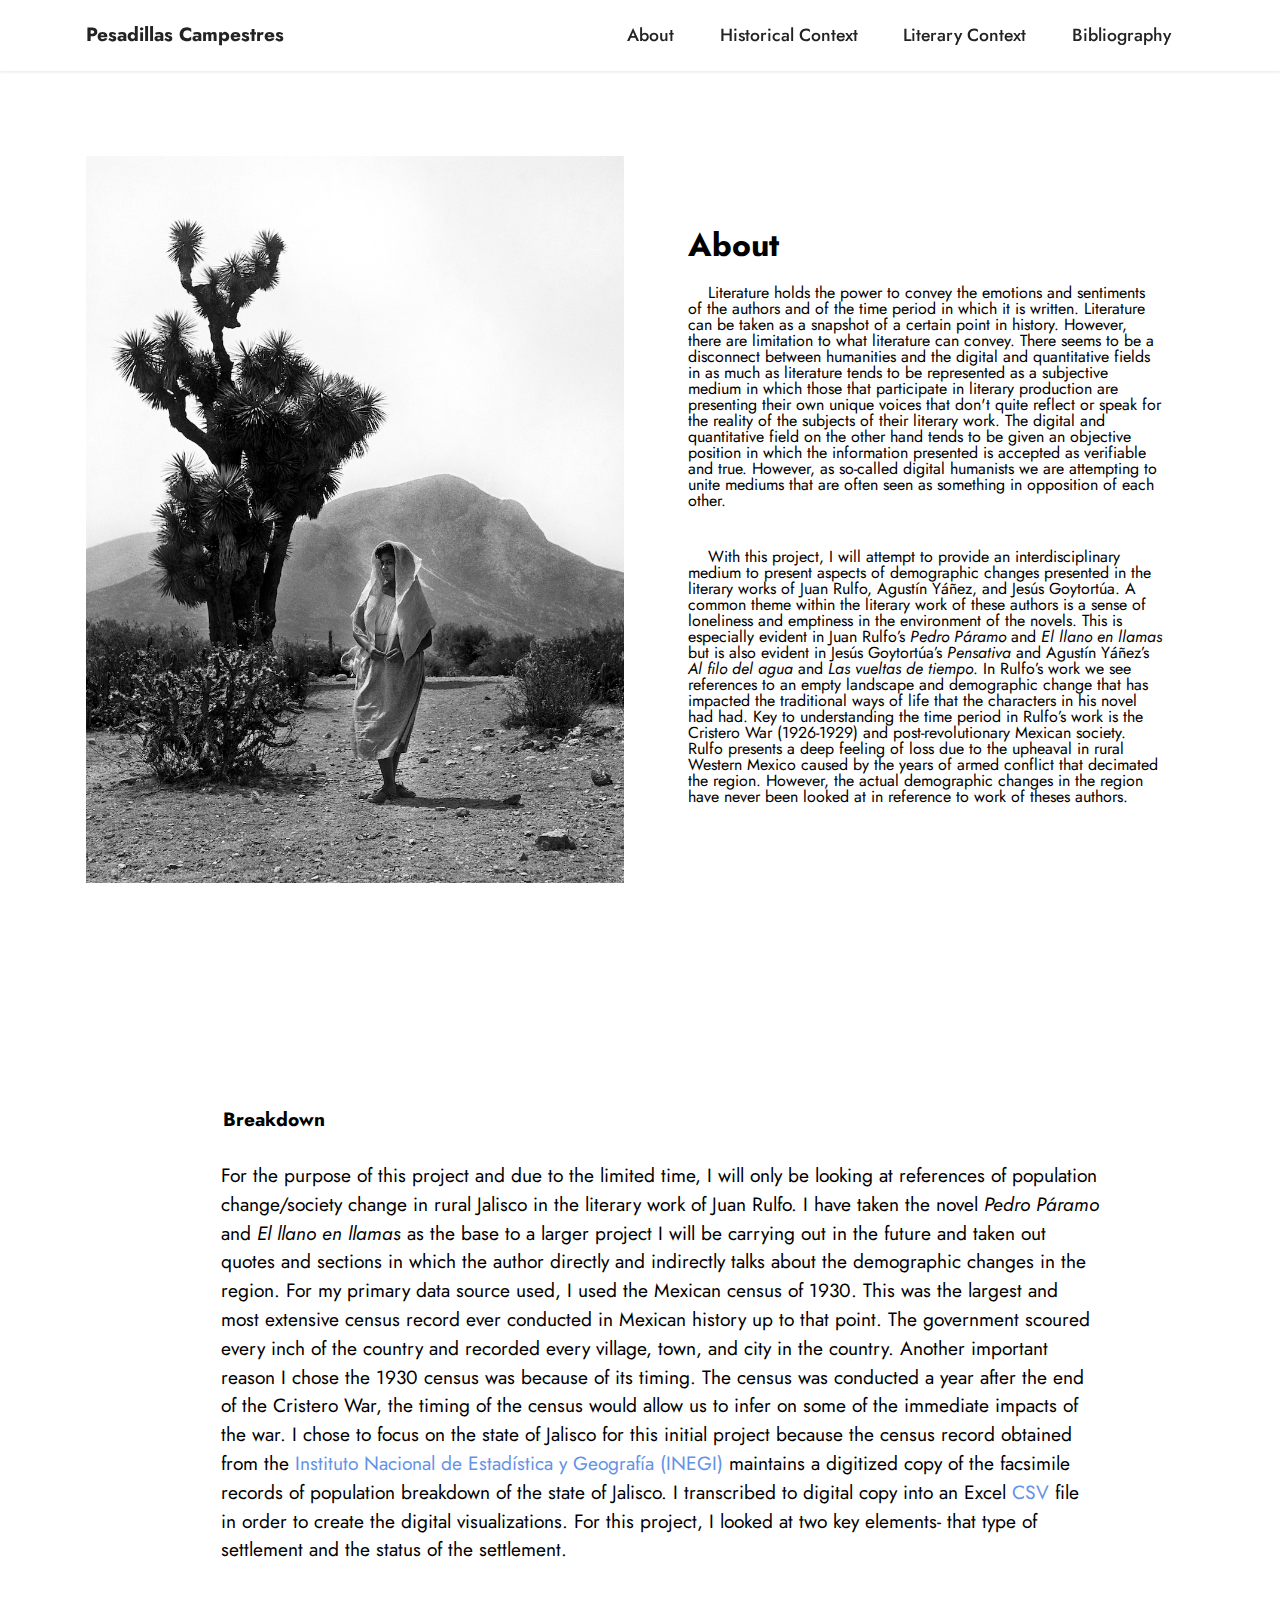
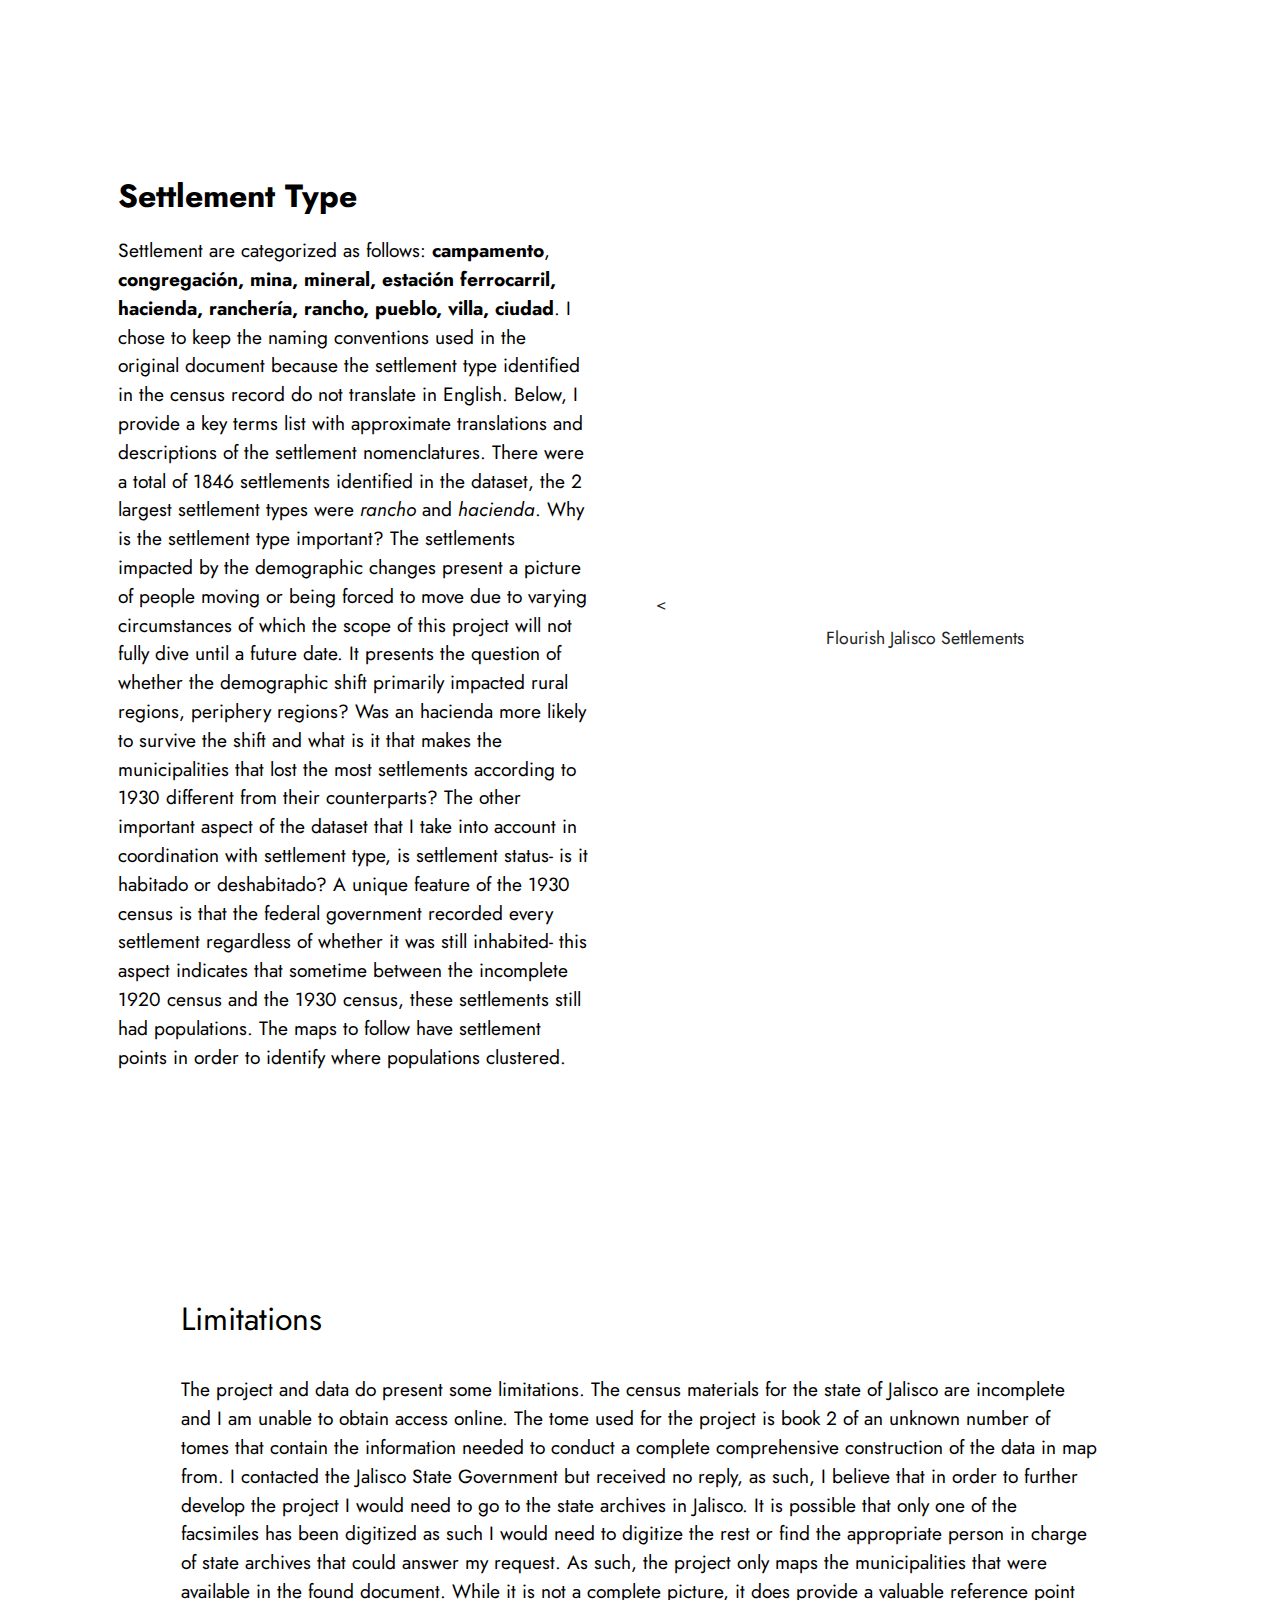
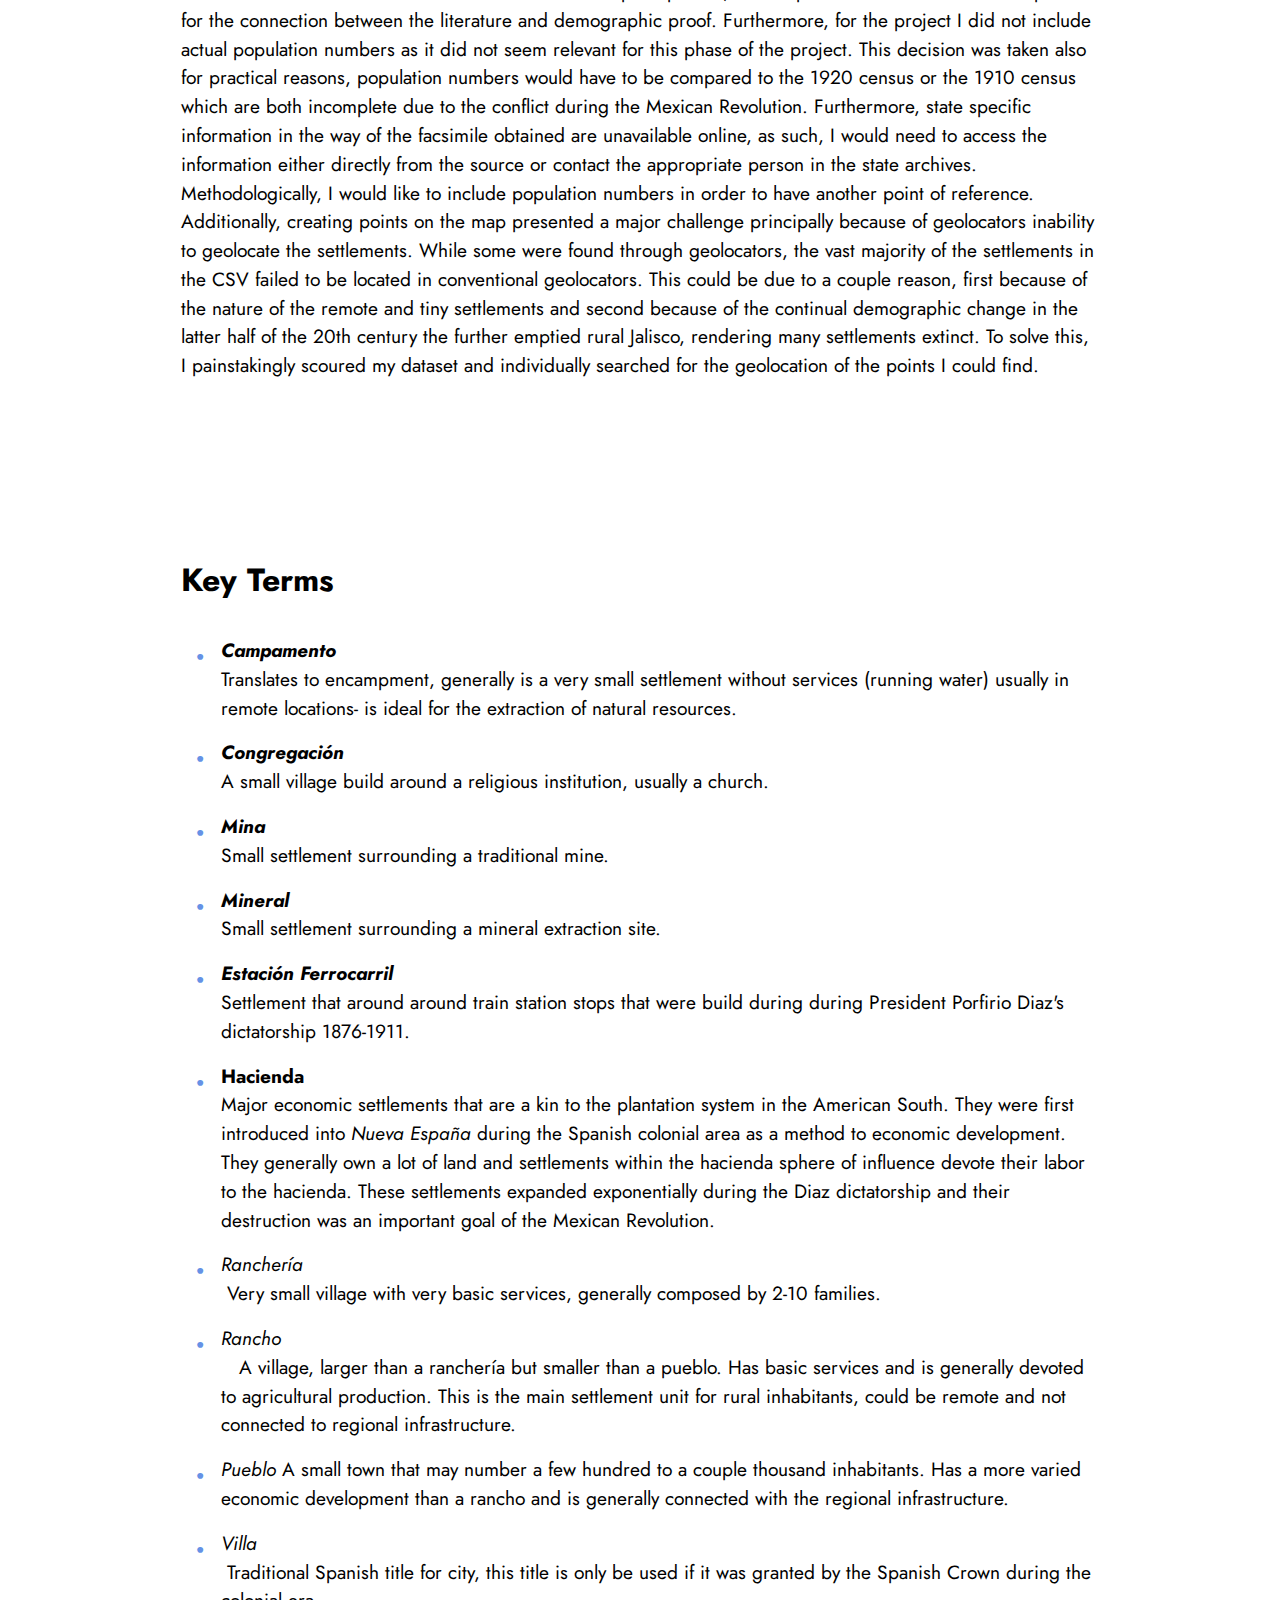
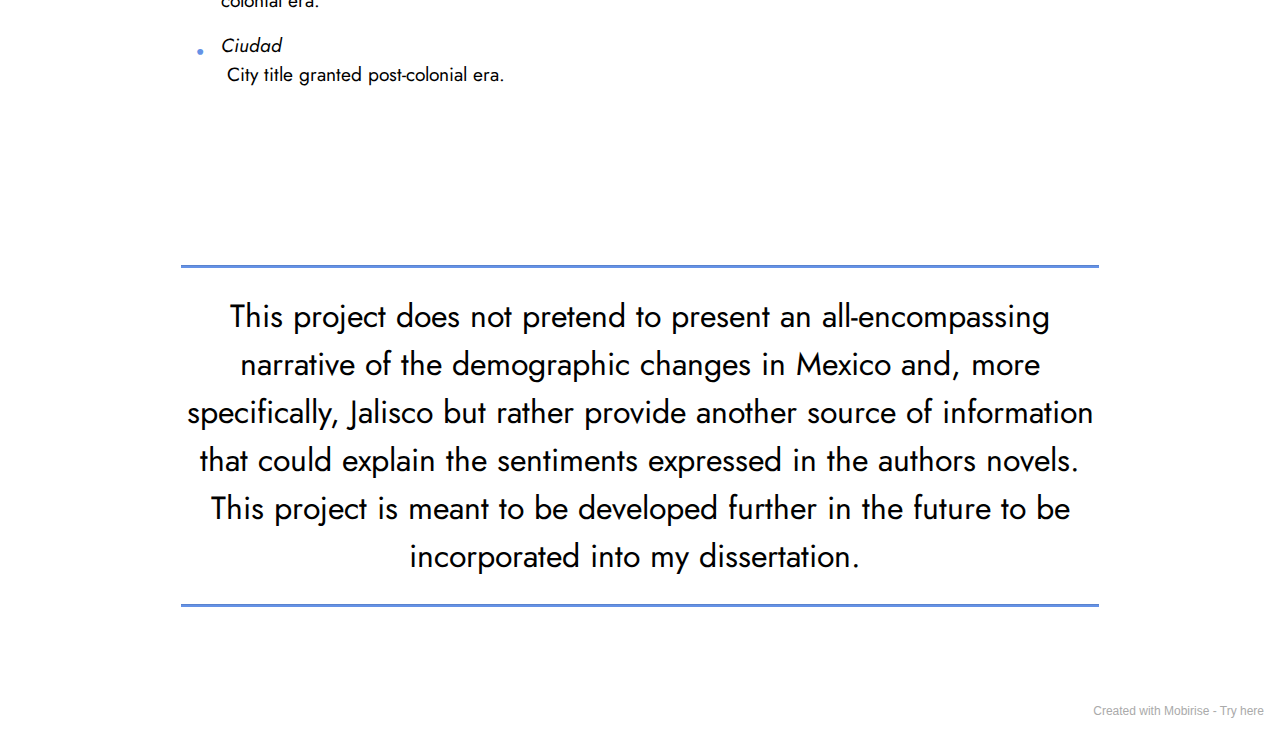
==== commit 5f5583bb: "Add files via upload" ====
--- a/page1.html
+++ b/page1.html
@@ -8,8 +8,8 @@
   <meta name="viewport" content="width=device-width, initial-scale=1, minimum-scale=1">
   <link rel="shortcut icon" href="assets/images/eecpbb-xyae0jum.jpg" type="image/x-icon">
   <meta name="description" content="">
-  
-  
+
+
   <title>About</title>
   <link rel="stylesheet" href="assets/tether/tether.min.css">
   <link rel="stylesheet" href="assets/bootstrap/css/bootstrap.min.css">
@@ -19,20 +19,20 @@
   <link rel="stylesheet" href="assets/socicon/css/styles.css">
   <link rel="stylesheet" href="assets/theme/css/style.css">
   <link rel="preload" as="style" href="assets/mobirise/css/mbr-additional.css"><link rel="stylesheet" href="assets/mobirise/css/mbr-additional.css" type="text/css">
-  
-  
-  
-  
+
+
+
+
 </head>
 <body>
-  
+
   <section class="menu menu1 cid-srTQe94ipS" once="menu" id="menu1-3">
-    
+
 
     <nav class="navbar navbar-dropdown navbar-fixed-top navbar-expand-lg">
         <div class="container">
             <div class="navbar-brand">
-                
+
                 <span class="navbar-caption-wrap"><a class="navbar-caption text-black text-primary display-7" href="index.html">Pesadillas Campestres</a></span>
             </div>
             <button class="navbar-toggler" type="button" data-toggle="collapse" data-target="#navbarSupportedContent" aria-controls="navbarNavAltMarkup" aria-expanded="false" aria-label="Toggle navigation">
@@ -49,17 +49,17 @@
                     <li class="nav-item"><a class="nav-link link text-black display-4" href="page2.html">Historical Context</a></li>
                     <li class="nav-item"><a class="nav-link link text-black display-4" href="page3.html">Literary Context</a>
                     </li><li class="nav-item"><a class="nav-link link text-black display-4" href="page4.html">Bibliography</a></li></ul>
-                
-                
+
+
             </div>
         </div>
     </nav>
 </section>
 
 <section class="image1 cid-ss3Ut6fkdR" id="image1-7">
-    
 
-    
+
+
 
     <div class="container">
         <div class="row align-items-center">
@@ -80,9 +80,9 @@
 </section>
 
 <section class="content14 cid-ss3WP2ea7P" id="content14-8">
-    
-    
-    
+
+
+
     <div class="container">
         <div class="row justify-content-center">
             <div class="col-md-12 col-lg-10">
@@ -94,15 +94,15 @@
 </section>
 
 <section class="image2 cid-ss3XR66ey6" id="image2-9">
-    
 
-    
+
+
 
     <div class="container">
         <div class="row align-items-center">
             <div class="col-12 col-lg-6">
                 <div class="image-wrapper">
-                    <img src="assets/images/captura-de-pantalla-2021-03-18-a-las-7.50.52-p.m..png" alt="Mobirise">
+                    <<div class="flourish-embed flourish-chart" data-src="visualisation/5609716"><script src="https://public.flourish.studio/resources/embed.js"></script></div>
                     <p class="mbr-description mbr-fonts-style mt-2 align-center display-4">Flourish Jalisco Settlements</p>
                 </div>
             </div>
@@ -117,11 +117,11 @@
 </section>
 
 <section class="content5 cid-ss41r25uuj" id="content5-a">
-    
+
     <div class="container">
         <div class="row justify-content-center">
             <div class="col-md-12 col-lg-10">
-                
+
                 <h4 class="mbr-section-subtitle mbr-fonts-style mb-4 display-5">Limitations</h4>
                 <p class="mbr-text mbr-fonts-style display-7">The project and data do present some limitations. The census materials for the state of Jalisco are incomplete and I am unable to obtain access online. The tome used for the project is book 2 of an unknown number of tomes that contain the information needed to conduct a complete comprehensive construction of the data in map from. I contacted the Jalisco State Government but received no reply, as such, I believe that in order to further develop the project I would need to go to the state archives in Jalisco. It is possible that only one of the facsimiles has been digitized as such I would need to digitize the rest or find the appropriate person in charge of state archives that could answer my request. As such, the project only maps the municipalities that were available in the found document. While it is not a complete picture, it does provide a valuable reference point for the connection between the literature and demographic proof. Furthermore, for the project I did not include actual population numbers as it did not seem relevant for this phase of the project. This decision was taken also for practical reasons, population numbers would have to be compared to the 1920 census or the 1910 census which are both incomplete due to the conflict during the Mexican Revolution. Furthermore, state specific information in the way of the facsimile obtained are unavailable online, as such, I would need to access the information either directly from the source or contact the appropriate person in the state archives. Methodologically, I would like to include population numbers in order to have another point of reference. Additionally, creating points on the map presented a major challenge principally because of geolocators inability to geolocate the settlements. While some were found through geolocators, the vast majority of the settlements in the CSV failed to be located in conventional geolocators. This could be due to a couple reason, first because of the nature of the remote and tiny settlements and second because of the continual demographic change in the latter half of the 20th century the further emptied rural Jalisco, rendering many settlements extinct. To solve this, I painstakingly scoured my dataset and individually searched for the geolocation of the points I could find.</p>
             </div>
@@ -130,9 +130,9 @@
 </section>
 
 <section class="content14 cid-ss47DtKlG8" id="content14-c">
-    
-    
-    
+
+
+
     <div class="container">
         <div class="row justify-content-center">
             <div class="col-md-12 col-lg-10">
@@ -150,7 +150,7 @@
 </section>
 
 <section class="content6 cid-ss47POtqCQ" id="content6-d">
-    
+
     <div class="container">
         <div class="row justify-content-center">
             <div class="col-md-12 col-lg-10">
@@ -160,8 +160,8 @@
             </div>
         </div>
     </div>
-</section><section style="background-color: #fff; font-family: -apple-system, BlinkMacSystemFont, 'Segoe UI', 'Roboto', 'Helvetica Neue', Arial, sans-serif; color:#aaa; font-size:12px; padding: 0; align-items: center; display: flex;"><a href="https://mobirise.site/v" style="flex: 1 1; height: 3rem; padding-left: 1rem;"></a><p style="flex: 0 0 auto; margin:0; padding-right:1rem;">Created with Mobirise - <a href="https://mobirise.site/l" style="color:#aaa;">Try here</a></p></section><script src="assets/web/assets/jquery/jquery.min.js"></script>  <script src="assets/popper/popper.min.js"></script>  <script src="assets/tether/tether.min.js"></script>  <script src="assets/bootstrap/js/bootstrap.min.js"></script>  <script src="assets/smoothscroll/smooth-scroll.js"></script>  <script src="assets/dropdown/js/nav-dropdown.js"></script>  <script src="assets/dropdown/js/navbar-dropdown.js"></script>  <script src="assets/touchswipe/jquery.touch-swipe.min.js"></script>  <script src="assets/theme/js/script.js"></script>  
-  
-  
+</section><section style="background-color: #fff; font-family: -apple-system, BlinkMacSystemFont, 'Segoe UI', 'Roboto', 'Helvetica Neue', Arial, sans-serif; color:#aaa; font-size:12px; padding: 0; align-items: center; display: flex;"><a href="https://mobirise.site/v" style="flex: 1 1; height: 3rem; padding-left: 1rem;"></a><p style="flex: 0 0 auto; margin:0; padding-right:1rem;">Created with Mobirise - <a href="https://mobirise.site/l" style="color:#aaa;">Try here</a></p></section><script src="assets/web/assets/jquery/jquery.min.js"></script>  <script src="assets/popper/popper.min.js"></script>  <script src="assets/tether/tether.min.js"></script>  <script src="assets/bootstrap/js/bootstrap.min.js"></script>  <script src="assets/smoothscroll/smooth-scroll.js"></script>  <script src="assets/dropdown/js/nav-dropdown.js"></script>  <script src="assets/dropdown/js/navbar-dropdown.js"></script>  <script src="assets/touchswipe/jquery.touch-swipe.min.js"></script>  <script src="assets/theme/js/script.js"></script>
+
+
 </body>
-</html>+</html>
